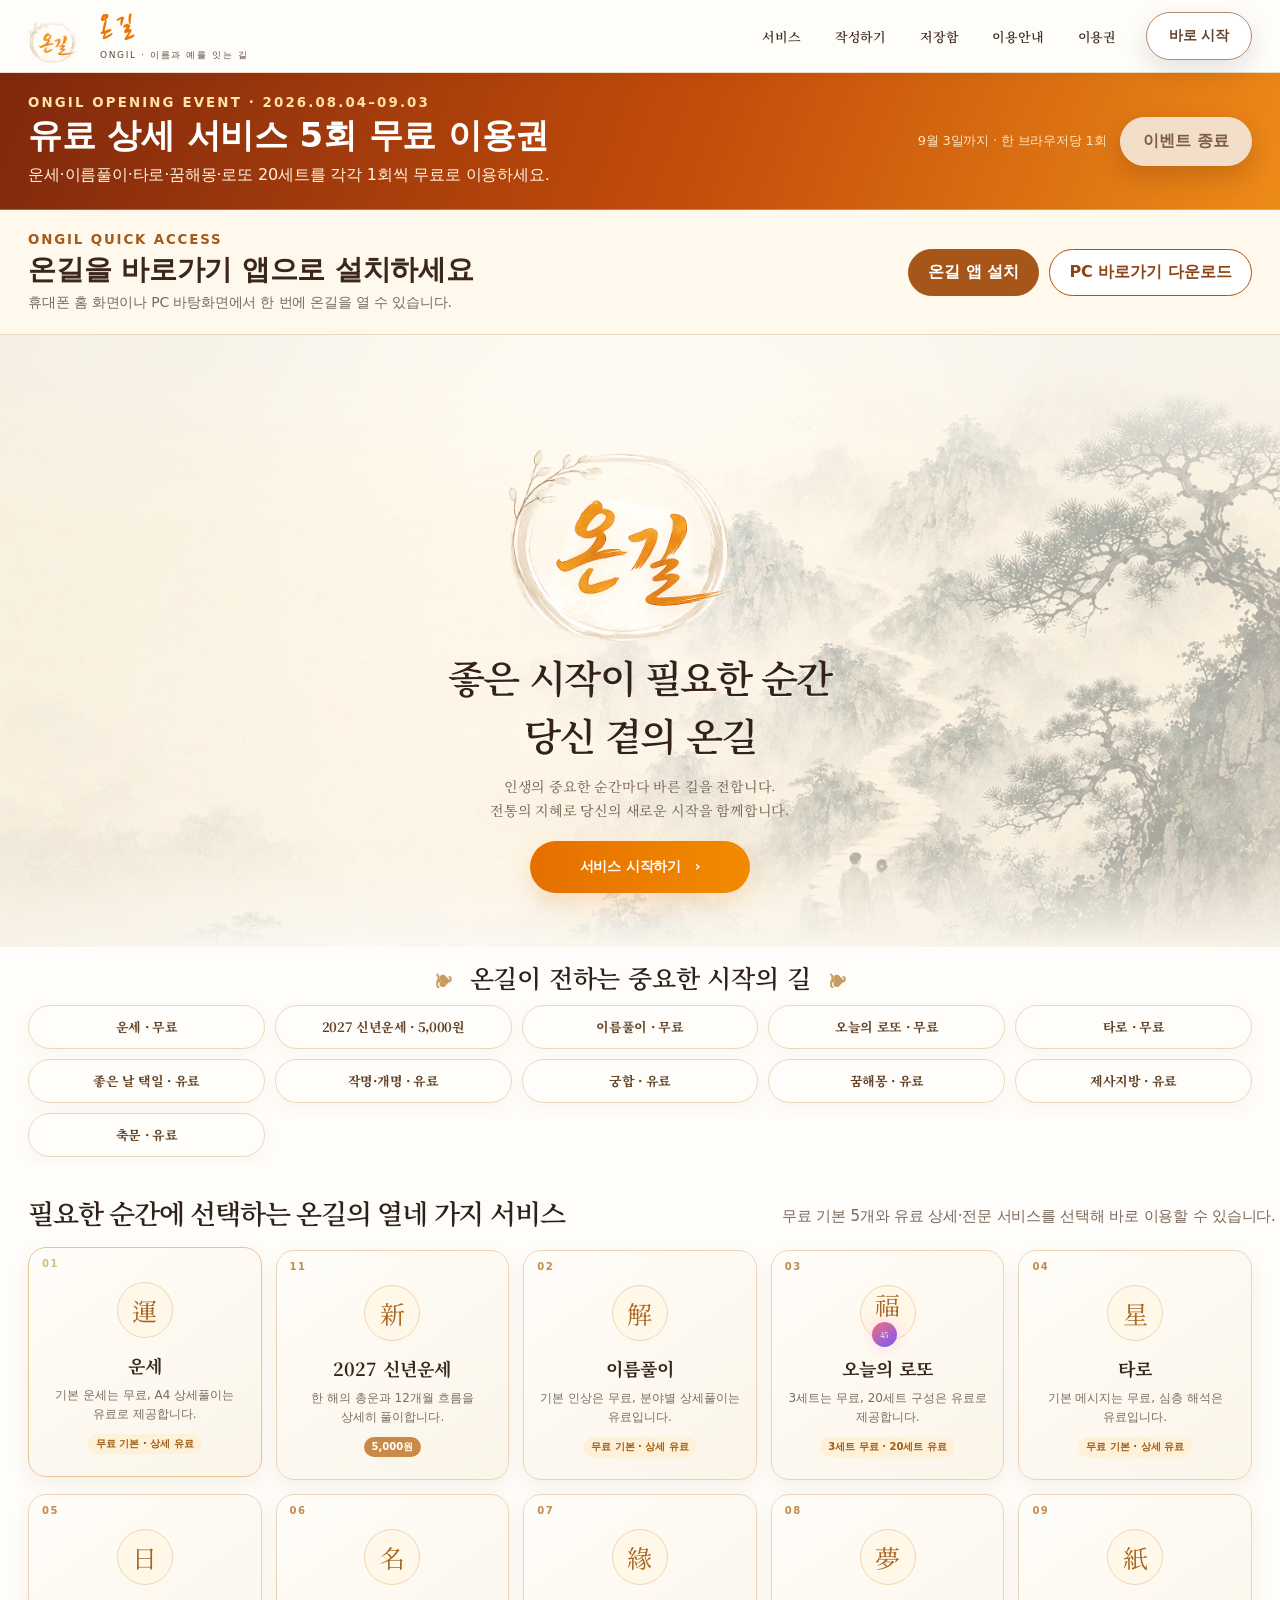
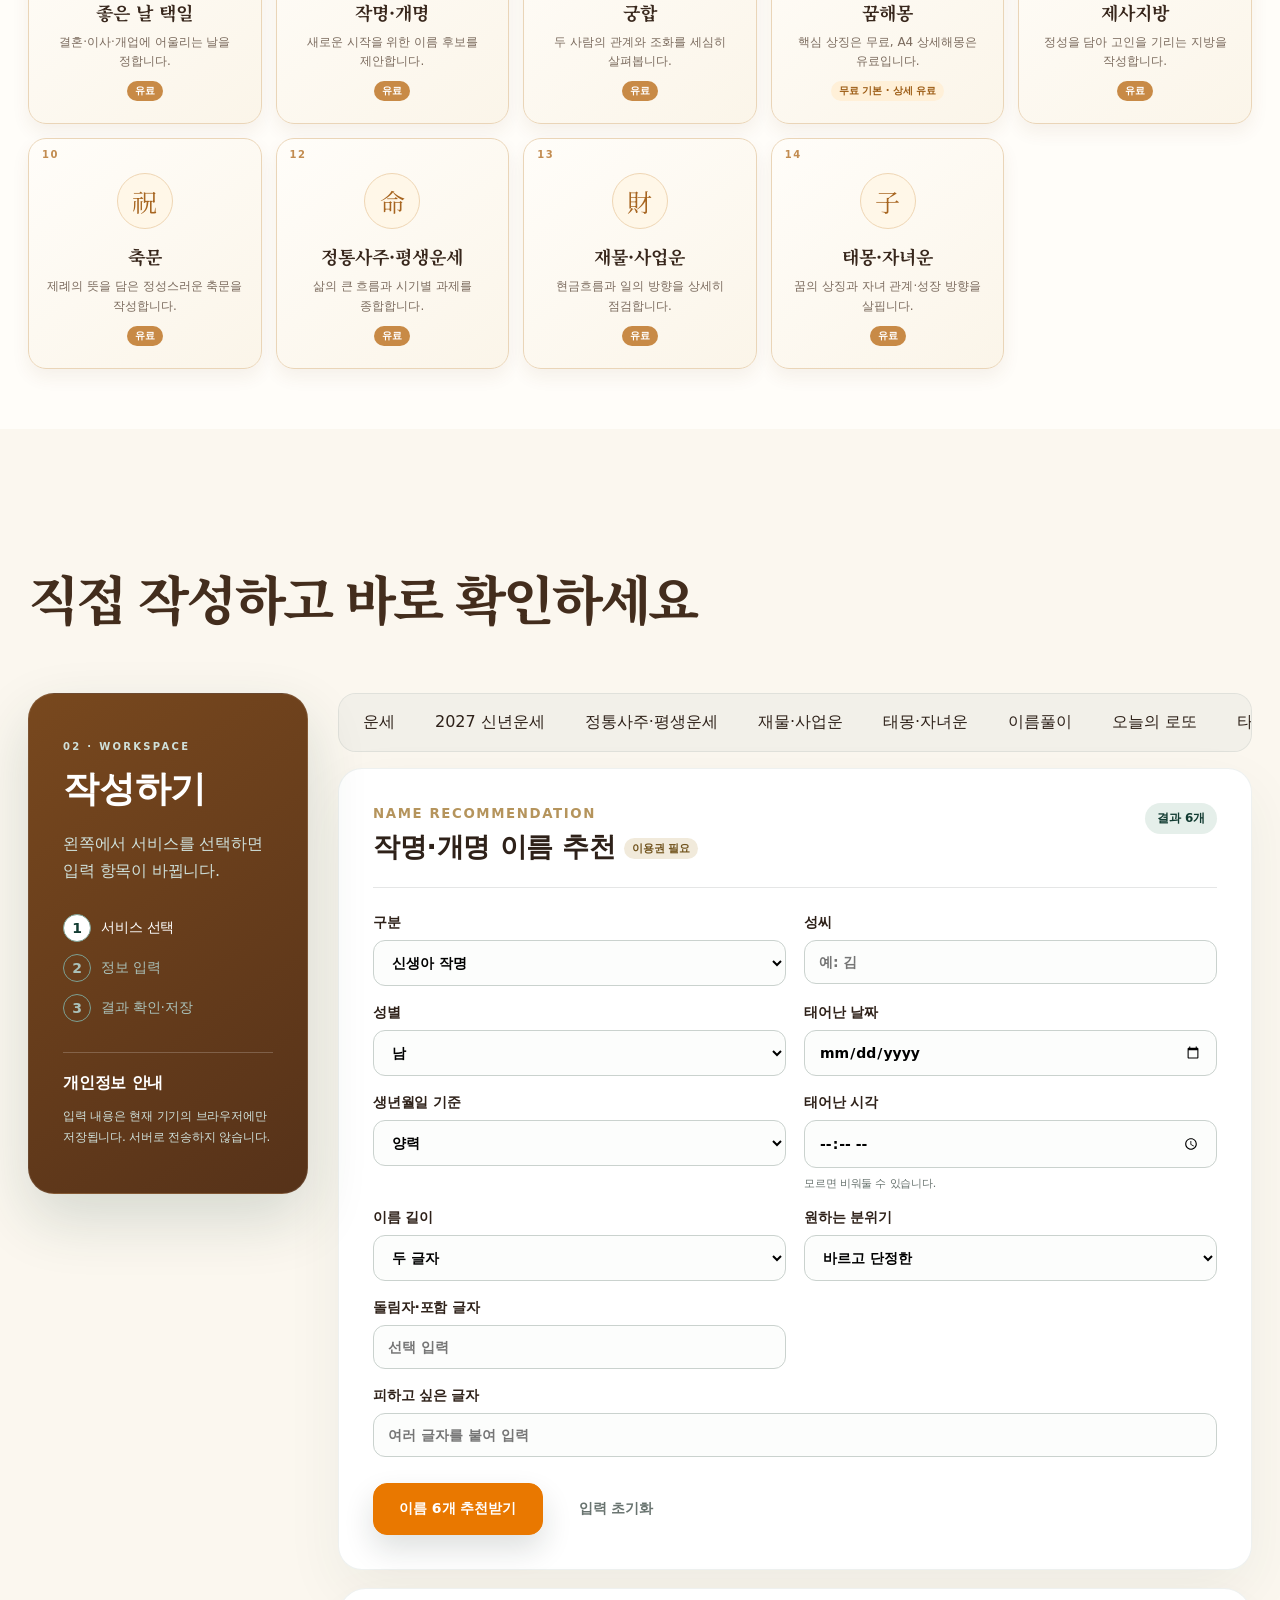
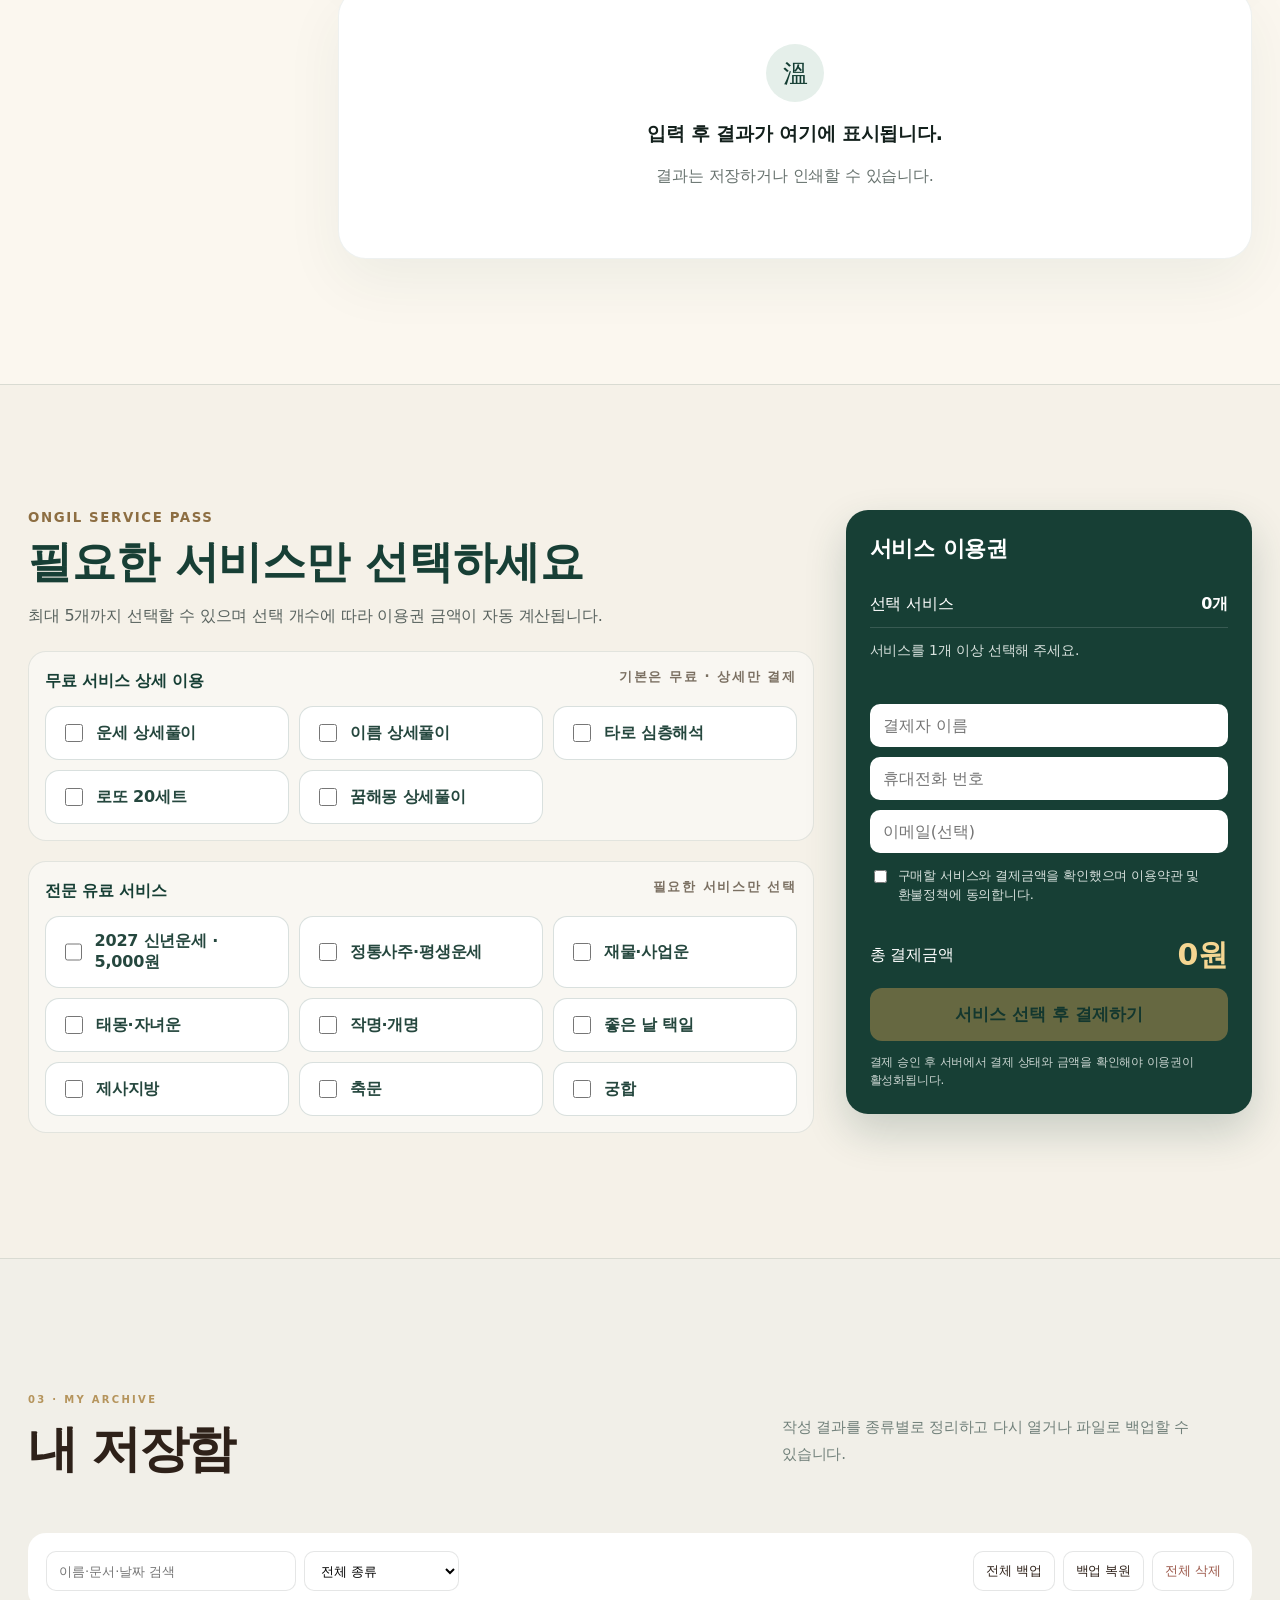
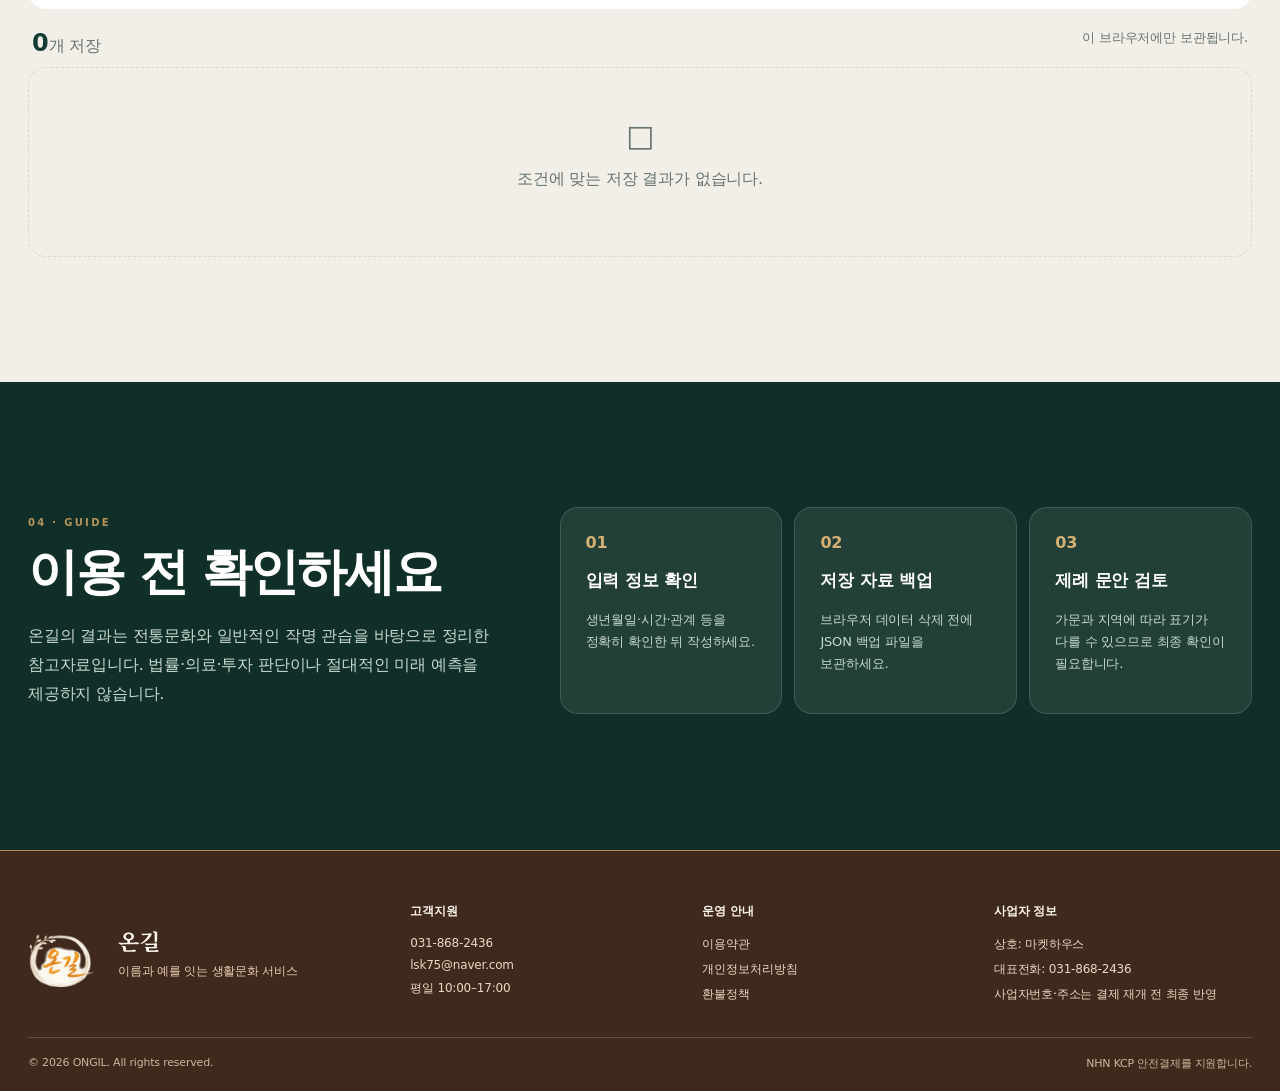
==== index.html @ 4540c9b8 "모바일 앱 설치 안내와 온길 앱 아이콘 적용" ====
<!doctype html>
<html lang="ko">
<head>
  <meta charset="utf-8">
  <meta name="viewport" content="width=device-width, initial-scale=1">
  <meta name="description" content="온길은 작명·개명·이름풀이·택일·제사지방·축문 작성을 한곳에서 돕는 생활문화 서비스입니다.">
  <meta name="theme-color" content="#173f35">
  <meta property="og:type" content="website">
  <meta property="og:title" content="온길 | 이름과 예를 잇는 생활문화 서비스">
  <meta property="og:description" content="작명·개명·이름풀이·택일·제사지방·축문 작성과 기록 보관">
  <meta property="og:url" content="https://ongil.io.kr/">
  <link rel="canonical" href="https://ongil.io.kr/">
  <link rel="icon" href="assets/img/favicon.svg" type="image/svg+xml">
  <link rel="apple-touch-icon" sizes="180x180" href="assets/img/ongil-apple-touch-icon.png">
  <meta name="apple-mobile-web-app-capable" content="yes">
  <meta name="apple-mobile-web-app-status-bar-style" content="default">
  <meta name="apple-mobile-web-app-title" content="온길">
  <link rel="manifest" href="site.webmanifest">
  <link rel="stylesheet" href="https://fonts.googleapis.com/css2?family=Nanum+Pen+Script&family=Nanum+Brush+Script&family=Noto+Serif+KR:wght@400;500;600;700&display=swap">
  <link rel="stylesheet" href="assets/css/styles.css?v=20260801-flowing-title-v13">
  <link rel="stylesheet" href="assets/css/extended-services.css">
  <link rel="stylesheet" href="assets/css/business-info.css">
  <link rel="stylesheet" href="assets/css/face-ai.css">
  <link rel="stylesheet" href="assets/css/tarot-cards.css?v=20260804-navy-back-v6">
  <link rel="stylesheet" href="assets/css/lotto.css">
  <link rel="stylesheet" href="assets/css/daily-fortune.css">
  <link rel="stylesheet" href="assets/css/annual-fortune.css?v=20260804-v1">
  <link rel="stylesheet" href="assets/css/reference-redesign.css?v=20260804-a4-report-v12">
  <title>온길 | 이름과 예를 잇는 생활문화 서비스</title>
</head>
<body>
  <a class="skip-link" href="#main">본문 바로가기</a>

  <div class="notice-bar">
    <span>결제 연동 준비 중</span>
    <p>현재 모든 작성 기능을 무료 체험으로 제공합니다. 결제정보는 수집하지 않습니다.</p>
  </div>

  <header class="site-header" id="top">
    <div class="shell header-inner">
      <a class="brand" href="#top" aria-label="온길 홈">
        <img class="brand-logo-image" src="assets/img/ongil-logo-reference.png" alt="">
        <span class="brand-copy"><strong>온길</strong><small>ONGIL · 이름과 예를 잇는 길</small></span>
      </a>
      <button class="menu-toggle" type="button" aria-expanded="false" aria-controls="main-nav"><span></span><span></span><span></span><b class="sr-only">메뉴 열기</b></button>
      <nav class="main-nav" id="main-nav" aria-label="주요 메뉴">
        <a href="#services">서비스</a>
        <a href="#workspace">작성하기</a>
        <a href="#archive">저장함</a>
        <a href="#guide">이용안내</a>
      </nav>
      <a class="header-cta" href="#workspace">바로 시작</a>
    </div>
  </header>

  <section class="opening-event" id="openingEvent" aria-labelledby="openingEventTitle">
    <div class="shell opening-event-inner">
      <div class="opening-event-copy"><small>ONGIL OPENING EVENT · 2026.08.04–09.03</small><h2 id="openingEventTitle">유료 상세 서비스 5회 무료 이용권</h2><p>운세·이름풀이·타로·꿈해몽·로또 20세트를 각각 1회씩 무료로 이용하세요.</p></div>
      <div class="opening-event-actions"><span>9월 3일까지 · 한 브라우저당 1회</span><button type="button" id="claimOpeningPass">5회 무료 이용권 받기</button></div>
    </div>
  </section>

  <section class="shortcut-install" aria-labelledby="shortcutInstallTitle">
    <div class="shell shortcut-install-inner">
      <div><small>ONGIL QUICK ACCESS</small><h2 id="shortcutInstallTitle">온길을 바로가기 앱으로 설치하세요</h2><p>휴대폰 홈 화면이나 PC 바탕화면에서 한 번에 온길을 열 수 있습니다.</p></div>
      <div class="shortcut-install-actions"><button type="button" id="installOngilApp">온길 앱 설치</button><button type="button" id="downloadOngilShortcut">PC 바로가기 다운로드</button></div>
    </div>
  </section>

  <main id="main">
        <section class="hero hero-v2">
      <div class="shell hero-v2-grid">
        <div class="hero-v2-copy">
          <img class="hero-v2-logo-image" src="assets/img/ongil-logo-reference.png" alt="온길">
          <h1>좋은 시작이 필요한 순간<br><span>당신 곁의 온길</span></h1>
          <p class="hero-v2-lead">인생의 중요한 순간마다 바른 길을 전합니다.<br>전통의 지혜로 당신의 새로운 시작을 함께합니다.</p>
          <div class="hero-actions">
            <a class="button primary" href="#services">서비스 시작하기　›</a>
          </div>
        </div>
      </div>
    </section>

    <nav class="hero-service-shortcuts" aria-label="서비스 바로가기">
      <div class="shell">
        <h2 class="hero-service-title">온길이 전하는 중요한 시작의 길</h2>
        <div class="hero-service-shortcuts-inner">
          <button type="button" data-service="fortune">운세 · 무료</button>
          <button type="button" data-service="annual">2027 신년운세 · 5,000원</button>
          <button type="button" data-service="analysis">이름풀이 · 무료</button>
          <button type="button" data-service="lotto">오늘의 로또 · 무료</button>
          <button type="button" data-service="tarot">타로 · 무료</button>
          <button type="button" data-service="date">좋은 날 택일 · 유료</button>
          <button type="button" data-service="naming">작명·개명 · 유료</button>
          <button type="button" data-service="compatibility">궁합 · 유료</button>
          <button type="button" data-service="dream">꿈해몽 · 유료</button>
          <button type="button" data-service="jibang">제사지방 · 유료</button>
          <button type="button" data-service="chukmun">축문 · 유료</button>
        </div>
      </div>
    </nav>

    <section class="section services" id="services">
      <div class="shell">
        <div class="section-head service-head-one-line">
          <div><p class="section-no">01 · SERVICES</p><h2>필요한 순간에 선택하는 온길의 열네 가지 서비스</h2></div>
          <p>무료 기본 5개와 유료 상세·전문 서비스를 선택해 바로 이용할 수 있습니다.</p>
        </div>
        <div class="service-grid">
          <button class="service-card" type="button" data-service="fortune" data-tier="free"><span>01</span><i>運</i><h3>운세</h3><p>기본 운세는 무료, A4 상세풀이는 유료로 제공합니다.</p><b class="service-price">무료 기본 · 상세 유료</b></button>
          <button class="service-card annual-service-card" type="button" data-service="annual"><span>11</span><i>新</i><h3>2027 신년운세</h3><p>한 해의 총운과 12개월 흐름을 상세히 풀이합니다.</p><b class="service-price">5,000원</b></button>
          <button class="service-card" type="button" data-service="analysis" data-tier="free"><span>02</span><i>解</i><h3>이름풀이</h3><p>기본 인상은 무료, 분야별 상세풀이는 유료입니다.</p><b class="service-price">무료 기본 · 상세 유료</b></button>
          <button class="service-card" type="button" data-service="lotto" data-tier="free"><span>03</span><i>福</i><h3>오늘의 로또</h3><p>3세트는 무료, 20세트 구성은 유료로 제공합니다.</p><b class="service-price">3세트 무료 · 20세트 유료</b></button>
          <button class="service-card" type="button" data-service="tarot" data-tier="free"><span>04</span><i>星</i><h3>타로</h3><p>기본 메시지는 무료, 심층 해석은 유료입니다.</p><b class="service-price">무료 기본 · 상세 유료</b></button>
          <button class="service-card" type="button" data-service="date"><span>05</span><i>日</i><h3>좋은 날 택일</h3><p>결혼·이사·개업에 어울리는 날을 정합니다.</p><b class="service-price">유료</b></button>
          <button class="service-card" type="button" data-service="naming"><span>06</span><i>名</i><h3>작명·개명</h3><p>새로운 시작을 위한 이름 후보를 제안합니다.</p><b class="service-price">유료</b></button>
          <button class="service-card" type="button" data-service="compatibility"><span>07</span><i>緣</i><h3>궁합</h3><p>두 사람의 관계와 조화를 세심히 살펴봅니다.</p><b class="service-price">유료</b></button>
          <button class="service-card" type="button" data-service="dream" data-tier="free"><span>08</span><i>夢</i><h3>꿈해몽</h3><p>핵심 상징은 무료, A4 상세해몽은 유료입니다.</p><b class="service-price">무료 기본 · 상세 유료</b></button>
          <button class="service-card" type="button" data-service="jibang"><span>09</span><i>紙</i><h3>제사지방</h3><p>정성을 담아 고인을 기리는 지방을 작성합니다.</p><b class="service-price">유료</b></button>
          <button class="service-card" type="button" data-service="chukmun"><span>10</span><i>祝</i><h3>축문</h3><p>제례의 뜻을 담은 정성스러운 축문을 작성합니다.</p><b class="service-price">유료</b></button>
          <button class="service-card" type="button" data-service="lifetime"><span>12</span><i>命</i><h3>정통사주·평생운세</h3><p>삶의 큰 흐름과 시기별 과제를 종합합니다.</p><b class="service-price">유료</b></button>
          <button class="service-card" type="button" data-service="wealth"><span>13</span><i>財</i><h3>재물·사업운</h3><p>현금흐름과 일의 방향을 상세히 점검합니다.</p><b class="service-price">유료</b></button>
          <button class="service-card" type="button" data-service="child"><span>14</span><i>子</i><h3>태몽·자녀운</h3><p>꿈의 상징과 자녀 관계·성장 방향을 살핍니다.</p><b class="service-price">유료</b></button>
        </div>
      </div>
    </section>

    <section class="section workspace" id="workspace">
      <div class="shell workspace-shell">
        <aside class="workspace-side">
          <p class="section-no">02 · WORKSPACE</p>
          <h2>작성하기</h2>
          <p>왼쪽에서 서비스를 선택하면 입력 항목이 바뀝니다.</p>
          <div class="step-list"><span class="on"><b>1</b>서비스 선택</span><span><b>2</b>정보 입력</span><span><b>3</b>결과 확인·저장</span></div>
          <div class="privacy-note"><b>개인정보 안내</b><p>입력 내용은 현재 기기의 브라우저에만 저장됩니다. 서버로 전송하지 않습니다.</p></div>
        </aside>

        <div class="workspace-main">
          <div class="workspace-tabs" role="tablist" aria-label="작성 서비스">
            <button type="button" data-service="fortune">운세</button><button type="button" data-service="annual">2027 신년운세</button><button type="button" data-service="lifetime">정통사주·평생운세</button><button type="button" data-service="wealth">재물·사업운</button><button type="button" data-service="child">태몽·자녀운</button><button type="button" data-service="analysis">이름풀이</button><button type="button" data-service="lotto">오늘의 로또</button><button type="button" data-service="tarot">타로</button><button type="button" data-service="date">좋은 날 택일</button><button class="active" type="button" data-service="naming">작명·개명</button><button type="button" data-service="compatibility">궁합</button><button type="button" data-service="dream">꿈해몽</button><button type="button" data-service="jibang">제사지방</button><button type="button" data-service="chukmun">축문</button>
          </div>

          <section class="service-panel" id="panel-fortune" data-panel="fortune">
            <div class="panel-head"><div><small>FREE DAILY FORTUNE</small><h3>오늘의 운세</h3></div><span class="panel-badge">무료</span></div>
            <div class="daily-intro"><div><strong>오늘 하루의 흐름을 간단히 살펴보세요.</strong><p>총운·재물운·사업·애정·건강과 행운 정보를 정리합니다.</p></div><span class="daily-date-chip" id="dailyDateChip">오늘 날짜</span></div>
            <form id="dailyFortuneForm" class="form-grid">
              <label><span>별칭</span><input name="nickname" maxlength="10" placeholder="예: 온길님"></label>
              <label><span>생년월일</span><input name="birthDate" type="date" required></label>
              <label><span>생년월일 기준</span><select name="calendarType"><option value="양력">양력</option><option value="음력">음력</option><option value="음력 윤달">음력 윤달</option></select></label>
              <label><span>성별</span><select name="gender"><option value="미입력">선택 안 함</option><option value="남">남</option><option value="여">여</option></select></label>
              <label><span>관심 분야</span><select name="focus"><option>전체 흐름</option><option>재물과 소비</option><option>사업과 직장</option><option>애정과 인연</option><option>건강과 생활</option></select></label>
              <label class="span-2"><span>풀이 종류</span><select name="resultTier"><option value="basic">무료 기본풀이</option><option value="detail">유료 상세풀이 · A4 2~6장</option></select></label>
              <div class="form-actions span-2"><button class="button primary" type="submit">오늘의 운세 무료 보기</button><button class="button text" type="reset">입력 초기화</button></div>
            </form>
          </section>

          <section class="service-panel" id="panel-annual" data-panel="annual">
            <div class="panel-head"><div><small>2027 YEARLY FORTUNE</small><h3>2027년 신년운세</h3></div><span class="panel-badge">유료 · 5,000원</span></div>
            <div class="annual-intro"><div><strong>다가오는 한 해를 월별로 준비하세요.</strong><p>연간 총운과 재물·사업·애정·건강운, 12개월 흐름을 A4 3~4장 수준으로 제공합니다.</p></div><span class="annual-price">5,000원</span></div>
            <form id="annualFortuneForm" class="form-grid">
              <label><span>성명</span><input name="fullName" maxlength="10" placeholder="예: 홍길동" required></label>
              <label><span>풀이 연도</span><select name="targetYear"><option value="2027">2027년</option><option value="2028">2028년</option></select></label>
              <label><span>생년월일</span><input name="birthDate" type="date" required></label>
              <label><span>생년월일 기준</span><select name="calendarType"><option value="양력">양력</option><option value="음력">음력</option><option value="음력 윤달">음력 윤달</option></select></label>
              <label><span>태어난 시각</span><input name="birthTime" type="time"><small>모르면 비워둘 수 있습니다.</small></label>
              <label><span>성별</span><select name="gender"><option value="미입력">선택 안 함</option><option value="남">남</option><option value="여">여</option></select></label>
              <label><span>중점 분야</span><select name="focus"><option>전체 흐름</option><option>재물과 사업</option><option>직장과 성취</option><option>애정과 가족</option><option>건강과 생활</option></select></label>
              <div class="form-actions span-2"><button class="button primary" type="submit">2027 신년운세 상세풀이</button><button class="button text" type="reset">입력 초기화</button></div>
            </form>
          </section>

          <section class="service-panel" id="panel-lifetime" data-panel="lifetime">
            <div class="panel-head"><div><small>LIFETIME SAJU REPORT</small><h3>정통사주·평생운세</h3></div><span class="panel-badge">유료 · 이용권</span></div>
            <form id="lifetimeForm" class="form-grid">
              <label><span>성명</span><input name="fullName" maxlength="10" required></label><label><span>생년월일</span><input name="birthDate" type="date" required></label>
              <label><span>생년월일 기준</span><select name="calendarType"><option value="양력">양력</option><option value="음력">음력</option><option value="음력 윤달">음력 윤달</option></select></label>
              <label><span>태어난 시각</span><input name="birthTime" type="time"><small>모르면 비워둘 수 있습니다.</small></label><label><span>출생 지역</span><input name="birthPlace" maxlength="20" placeholder="예: 서울"></label>
              <label><span>성별</span><select name="gender"><option>선택 안 함</option><option>남</option><option>여</option></select></label><label><span>중점 분야</span><select name="focus"><option>평생의 큰 흐름</option><option>직업과 성취</option><option>재물과 사업</option><option>관계와 가족</option><option>건강과 생활</option></select></label>
              <div class="form-actions span-2"><button class="button primary" type="submit">평생운세 상세풀이</button><button class="button text" type="reset">입력 초기화</button></div>
            </form>
          </section>

          <section class="service-panel" id="panel-wealth" data-panel="wealth">
            <div class="panel-head"><div><small>WEALTH & BUSINESS REPORT</small><h3>재물·사업운 상세풀이</h3></div><span class="panel-badge">유료 · 이용권</span></div>
            <form id="wealthForm" class="form-grid">
              <label><span>성명</span><input name="fullName" maxlength="10" required></label><label><span>생년월일</span><input name="birthDate" type="date" required></label>
              <label><span>생년월일 기준</span><select name="calendarType"><option value="양력">양력</option><option value="음력">음력</option><option value="음력 윤달">음력 윤달</option></select></label>
              <label><span>현재 상태</span><select name="status"><option>직장인</option><option>사업 운영 중</option><option>창업 준비 중</option><option>프리랜서</option><option>구직·전환 준비</option></select></label><label><span>관심 기간</span><select name="period"><option>앞으로 1년</option><option>앞으로 3년</option><option>장기 흐름</option></select></label>
              <label class="span-2"><span>현재 고민</span><textarea name="question" rows="4" maxlength="300" placeholder="수입, 지출, 이직, 창업, 동업 등 확인하고 싶은 내용을 적어주세요."></textarea></label>
              <div class="form-actions span-2"><button class="button primary" type="submit">재물·사업운 상세풀이</button><button class="button text" type="reset">입력 초기화</button></div>
            </form>
          </section>

          <section class="service-panel" id="panel-child" data-panel="child">
            <div class="panel-head"><div><small>TAEMONG & CHILD REPORT</small><h3>태몽·자녀운 상세풀이</h3></div><span class="panel-badge">유료 · 이용권</span></div>
            <form id="childForm" class="form-grid">
              <label><span>신청자 성명</span><input name="fullName" maxlength="10" required></label><label><span>신청자 생년월일</span><input name="birthDate" type="date" required></label>
              <label><span>생년월일 기준</span><select name="calendarType"><option value="양력">양력</option><option value="음력">음력</option><option value="음력 윤달">음력 윤달</option></select></label>
              <label><span>풀이 유형</span><select name="mode"><option>태몽 해석</option><option>자녀 관계와 성장</option><option>종합 풀이</option></select></label><label><span>관심 분야</span><select name="focus"><option>전체 흐름</option><option>관계와 소통</option><option>성장과 교육</option><option>재능과 진로</option></select></label>
              <label class="span-2"><span>태몽 또는 현재 상황</span><textarea name="story" rows="5" maxlength="500" placeholder="꿈의 인물·동물·색·장소와 느낌, 또는 자녀와의 현재 상황을 자세히 적어주세요." required></textarea></label>
              <div class="form-actions span-2"><button class="button primary" type="submit">태몽·자녀운 상세풀이</button><button class="button text" type="reset">입력 초기화</button></div>
            </form>
          </section>

          <section class="service-panel active" id="panel-naming" data-panel="naming">
            <div class="panel-head"><div><small>NAME RECOMMENDATION</small><h3>작명·개명 이름 추천</h3></div><span class="panel-badge">결과 6개</span></div>
            <form id="namingForm" class="form-grid">
              <label><span>구분</span><select name="mode"><option value="작명">신생아 작명</option><option value="개명">개명</option></select></label>
              <label><span>성씨</span><input name="surname" maxlength="2" placeholder="예: 김" required></label>
              <label><span>성별</span><select name="gender"><option value="남">남</option><option value="여">여</option><option value="중성">중성적 이름</option></select></label>
              <label><span>태어난 날짜</span><input name="birthDate" type="date" required></label>
              <label><span>생년월일 기준</span><select name="calendarType"><option value="양력">양력</option><option value="음력">음력</option><option value="음력 윤달">음력 윤달</option></select></label>
              <label><span>태어난 시각</span><input name="birthTime" type="time"><small>모르면 비워둘 수 있습니다.</small></label>
              <label><span>이름 길이</span><select name="length"><option value="2">두 글자</option><option value="1">한 글자</option></select></label>
              <label><span>원하는 분위기</span><select name="theme"><option value="바르고 단정한">바르고 단정한</option><option value="밝고 따뜻한">밝고 따뜻한</option><option value="지혜롭고 깊은">지혜롭고 깊은</option><option value="강인하고 큰">강인하고 큰</option><option value="맑고 세련된">맑고 세련된</option></select></label>
              <label><span>돌림자·포함 글자</span><input name="include" maxlength="1" placeholder="선택 입력"></label>
              <label class="span-2"><span>피하고 싶은 글자</span><input name="exclude" maxlength="10" placeholder="여러 글자를 붙여 입력"></label>
              <div class="form-actions span-2"><button class="button primary" type="submit">이름 6개 추천받기</button><button class="button text" type="reset">입력 초기화</button></div>
            </form>
          </section>

          <section class="service-panel" id="panel-analysis" data-panel="analysis">
            <div class="panel-head"><div><small>NAME INTERPRETATION</small><h3>이름 상세풀이</h3></div><span class="panel-badge">분야별 풀이</span></div>
            <form id="analysisForm" class="form-grid">
              <label><span>성명</span><input name="fullName" maxlength="6" placeholder="예: 김하늘" required></label>
              <label><span>성별</span><select name="gender"><option value="남">남</option><option value="여">여</option><option value="미입력">선택 안 함</option></select></label>
              <label><span>생년월일</span><input name="birthDate" type="date" required></label>
              <label><span>생년월일 기준</span><select name="calendarType"><option value="양력">양력</option><option value="음력">음력</option><option value="음력 윤달">음력 윤달</option></select></label>
              <label><span>태어난 시각</span><input name="birthTime" type="time"></label>
              <label class="span-2"><span>풀이 종류</span><select name="resultTier"><option value="basic">무료 기본풀이</option><option value="detail">유료 분야별 상세풀이 · A4 2~6장</option></select></label>
              <div class="form-actions span-2"><button class="button primary" type="submit">상세풀이 보기</button><button class="button text" type="reset">입력 초기화</button></div>
            </form>
          </section>

          <section class="service-panel" id="panel-date" data-panel="date">
            <div class="panel-head"><div><small>AUSPICIOUS DATE</small><h3>좋은 날 후보 찾기</h3></div><span class="panel-badge">후보 6일</span></div>
            <form id="dateForm" class="form-grid">
              <label><span>택일 목적</span><select name="purpose"><option>결혼</option><option>이사</option><option>개업</option><option>계약</option><option>행사</option><option>제사</option></select></label>
              <label><span>기준 지역</span><input name="region" placeholder="예: 서울" required></label>
              <label><span>시작일</span><input name="startDate" type="date" required></label>
              <label><span>종료일</span><input name="endDate" type="date" required></label>
              <label><span>선호 요일</span><select name="weekday"><option value="all">상관없음</option><option value="weekend">주말</option><option value="weekday">평일</option></select></label>
              <label><span>선호 시간대</span><select name="timeband"><option>오전</option><option>오후</option><option>저녁</option><option>상관없음</option></select></label>
              <div class="form-actions span-2"><button class="button primary" type="submit">후보 날짜 확인</button><button class="button text" type="reset">입력 초기화</button></div>
            </form>
          </section>

          <section class="service-panel" id="panel-jibang" data-panel="jibang">
            <div class="panel-head"><div><small>MEMORIAL TABLET</small><h3>제사지방 작성</h3></div><span class="panel-badge">인쇄 지원</span></div>
            <form id="jibangForm" class="form-grid">
              <label><span>고인과의 관계</span><select name="relation"><option value="부친">부친</option><option value="모친">모친</option><option value="조부">조부</option><option value="조모">조모</option><option value="증조부">증조부</option><option value="증조모">증조모</option><option value="배우자">배우자</option><option value="기타">기타</option></select></label>
              <label><span>고인 성별</span><select name="gender"><option value="남">남</option><option value="여">여</option></select></label>
              <label><span>고인 성명</span><input name="deceasedName" maxlength="6" placeholder="선택 입력"></label>
              <label><span>본관·성씨</span><input name="clan" maxlength="12" placeholder="예: 김해 김씨"></label>
              <label class="span-2"><span>추가 표기</span><input name="note" maxlength="30" placeholder="필요한 경우만 입력"></label>
              <div class="form-actions span-2"><button class="button primary" type="submit">지방 문안 만들기</button><button class="button text" type="reset">입력 초기화</button></div>
            </form>
          </section>

          <section class="service-panel" id="panel-chukmun" data-panel="chukmun">
            <div class="panel-head"><div><small>RITUAL PRAYER</small><h3>축문 작성</h3></div><span class="panel-badge">한글 문안</span></div>
            <form id="chukmunForm" class="form-grid">
              <label><span>제례 종류</span><select name="rite"><option>기제사</option><option>설 차례</option><option>추석 차례</option><option>묘제</option></select></label>
              <label><span>고인과의 관계</span><select name="relation"><option>부친</option><option>모친</option><option>조부</option><option>조모</option><option>증조부</option><option>증조모</option><option>배우자</option></select></label>
              <label><span>고인 성명</span><input name="deceasedName" maxlength="6" placeholder="예: 홍길동" required></label>
              <label><span>제주 성명</span><input name="hostName" maxlength="6" placeholder="예: 홍○○" required></label>
              <label><span>제례 날짜</span><input name="riteDate" type="date" required></label>
              <label><span>장소</span><input name="place" maxlength="30" placeholder="예: 자택" required></label>
              <label class="span-2"><span>전하고 싶은 말</span><textarea name="message" rows="3" maxlength="160" placeholder="가족의 평안과 감사 등 선택 입력"></textarea></label>
              <div class="form-actions span-2"><button class="button primary" type="submit">축문 만들기</button><button class="button text" type="reset">입력 초기화</button></div>
            </form>
          </section>

          <section class="service-panel" id="panel-compatibility" data-panel="compatibility">
            <div class="panel-head"><div><small>RELATIONSHIP COMPATIBILITY</small><h3>궁합 종합풀이</h3></div><span class="panel-badge">유료 · 1회</span></div>
            <form id="compatibilityForm" class="form-grid">
              <label><span>첫 번째 이름</span><input name="nameA" maxlength="8" required></label><label><span>첫 번째 생년월일</span><input name="birthA" type="date" required></label>
              <label><span>첫 번째 날짜 기준</span><select name="calendarA"><option value="양력">양력</option><option value="음력">음력</option><option value="음력 윤달">음력 윤달</option></select></label>
              <label><span>두 번째 이름</span><input name="nameB" maxlength="8" required></label><label><span>두 번째 생년월일</span><input name="birthB" type="date" required></label>
              <label><span>두 번째 날짜 기준</span><select name="calendarB"><option value="양력">양력</option><option value="음력">음력</option><option value="음력 윤달">음력 윤달</option></select></label>
              <label><span>관계 유형</span><select name="relationship"><option>연인</option><option>부부</option><option>사업 동반자</option><option>친구</option><option>가족</option></select></label>
              <label><span>애정 표현</span><select name="affection"><option>말과 대화</option><option>행동과 배려</option><option>함께 보내는 시간</option></select></label>
              <label><span>관계의 속도</span><select name="pace"><option>천천히 신뢰를 쌓는 편</option><option>자연스럽고 균형 있게</option><option>적극적으로 표현하는 편</option></select></label>
              <label class="checkbox-label"><input type="checkbox" name="adultConfirm" value="yes" required><span>두 사람 모두 성인임을 확인합니다.</span></label>
              <div class="form-actions span-2"><button class="button primary" type="submit">궁합 확인</button><button class="button text" type="reset">초기화</button></div>
            </form>
          </section>

          <section class="service-panel" id="panel-dream" data-panel="dream">
            <div class="panel-head"><div><small>DREAM INTERPRETATION</small><h3>꿈해몽</h3></div><span class="panel-badge">무료 기본 · 상세 유료</span></div>
            <form id="dreamForm" class="form-grid">
              <label><span>꿈을 꾼 날짜</span><input name="dreamDate" type="date" required></label>
              <label><span>꿈의 느낌</span><select name="mood"><option>기쁘고 편안함</option><option>불안하고 무서움</option><option>슬프고 답답함</option><option>신기하고 선명함</option></select></label>
              <label class="span-2"><span>기억나는 꿈 내용</span><textarea name="dreamText" rows="6" maxlength="600" placeholder="사람, 동물, 장소, 색상과 일어난 일을 자세히 적어주세요." required></textarea></label>
              <label class="span-2"><span>풀이 종류</span><select name="resultTier"><option value="basic">무료 핵심 상징풀이</option><option value="detail">유료 상세 꿈해몽 · A4 2~6장</option></select></label>
              <div class="form-actions span-2"><button class="button primary" type="submit">꿈 의미 풀이하기</button><button class="button text" type="reset">초기화</button></div>
            </form>
          </section>

          <section class="service-panel" id="panel-tarot" data-panel="tarot">
            <div class="panel-head"><div><small>MYSTIC TAROT</small><h3>오늘의 타로</h3></div><span class="panel-badge">무료</span></div>
            <form id="tarotForm" class="form-grid">
              <label><span>분야</span><select name="topic"><option>오늘의 흐름</option><option>연애운</option><option>재물운</option><option>사업·직장운</option><option>선택과 결정</option></select></label>
              <label><span>카드 배열</span><select name="spread"><option value="one">카드 1장</option><option value="three">카드 3장</option></select></label>
              <label class="span-2"><span>풀이 종류</span><select name="resultTier"><option value="basic">무료 기본 메시지</option><option value="detail">유료 심층 해석 · A4 2~6장</option></select></label>
              <label class="span-2"><span>궁금한 내용</span><textarea name="question" rows="3" maxlength="180"></textarea></label>
              <div class="form-actions span-2"><button class="button primary" type="submit">선택한 카드 보기</button><button class="button text" type="reset">다시 준비</button></div>
            </form>
          </section>

          <section class="service-panel" id="panel-lotto" data-panel="lotto">
            <div class="panel-head"><div><small>DAILY LOTTO 6/45</small><h3>오늘의 로또 추천번호</h3></div><span class="panel-badge">무료</span></div>
            <div class="lotto-panel-intro"><div><strong>날짜와 조건으로 번호를 구성합니다.</strong><p>모든 번호 조합의 실제 당첨 확률은 같습니다.</p></div><span class="lotto-date-chip" id="lottoDateChip">오늘 날짜</span></div>
            <form id="lottoForm" class="form-grid lotto-options">
              <label><span>추천 기준 날짜</span><input name="lottoDate" type="date" required></label><label><span>추천 세트 수</span><select name="setCount"><option value="3" selected>무료 3세트</option><option value="20">유료 20세트</option></select></label>
              <label><span>구성 방식</span><select name="style"><option value="mixed">균형형</option><option value="low">낮은 번호 중심</option><option value="high">높은 번호 중심</option><option value="free">완전 자동</option></select></label><label><span>포함 번호</span><input name="includeNumbers" inputmode="numeric" placeholder="예: 7, 21"></label>
              <label class="span-2"><span>제외 번호</span><input name="excludeNumbers" inputmode="numeric" placeholder="예: 4, 13, 28"></label>
              <div class="form-actions span-2"><button class="button primary" type="submit">오늘 번호 만들기</button><button class="button ghost" id="lottoRemixBtn" type="button">다른 조합</button><button class="button text" type="reset">초기화</button></div>
            </form>
          </section>

          <section class="result-zone" id="resultZone" aria-live="polite">
            <div class="empty-result"><span>溫</span><h3>입력 후 결과가 여기에 표시됩니다.</h3><p>결과는 저장하거나 인쇄할 수 있습니다.</p></div>
          </section>
        </div>
      </div>
    </section>

    <section class="section archive" id="archive">
      <div class="shell">
        <div class="section-head"><div><p class="section-no">03 · MY ARCHIVE</p><h2>내 저장함</h2></div><p>작성 결과를 종류별로 정리하고 다시 열거나 파일로 백업할 수 있습니다.</p></div>
        <div class="archive-toolbar">
          <div class="archive-search"><label class="sr-only" for="archiveSearch">저장함 검색</label><input id="archiveSearch" placeholder="이름·문서·날짜 검색"><select id="archiveFilter" aria-label="종류 필터"><option value="all">전체 종류</option><option value="fortune">운세</option><option value="annual">신년운세</option><option value="analysis">이름풀이</option><option value="lotto">오늘의 로또</option><option value="tarot">타로</option><option value="date">좋은 날 택일</option><option value="naming">작명·개명</option><option value="compatibility">궁합</option><option value="dream">꿈해몽</option><option value="jibang">제사지방</option><option value="chukmun">축문</option></select></div>
          <div class="archive-actions"><button type="button" id="exportBtn">전체 백업</button><label class="file-button">백업 복원<input type="file" id="importFile" accept="application/json"></label><button type="button" class="danger" id="clearArchiveBtn">전체 삭제</button></div>
        </div>
        <div class="archive-summary"><span><b id="archiveCount">0</b>개 저장</span><small>이 브라우저에만 보관됩니다.</small></div>
        <div class="archive-list" id="archiveList"><div class="archive-empty"><span>□</span><p>아직 저장된 결과가 없습니다.</p></div></div>
      </div>
    </section>

    <section class="section guide" id="guide">
      <div class="shell guide-grid">
        <div><p class="section-no">04 · GUIDE</p><h2>이용 전 확인하세요</h2><p>온길의 결과는 전통문화와 일반적인 작명 관습을 바탕으로 정리한 참고자료입니다. 법률·의료·투자 판단이나 절대적인 미래 예측을 제공하지 않습니다.</p></div>
        <div class="guide-cards"><article><b>01</b><h3>입력 정보 확인</h3><p>생년월일·시간·관계 등을 정확히 확인한 뒤 작성하세요.</p></article><article><b>02</b><h3>저장 자료 백업</h3><p>브라우저 데이터 삭제 전에 JSON 백업 파일을 보관하세요.</p></article><article><b>03</b><h3>제례 문안 검토</h3><p>가문과 지역에 따라 표기가 다를 수 있으므로 최종 확인이 필요합니다.</p></article></div>
      </div>
    </section>
  </main>

  <footer class="site-footer">
    <div class="shell footer-grid">
      <div class="footer-brand"><img class="footer-logo-image" src="assets/img/ongil-logo-reference.png" alt="온길"><div><strong>온길</strong><p>이름과 예를 잇는 생활문화 서비스</p></div></div>
      <div><b>고객지원</b><a href="tel:0318682436">031-868-2436</a><a href="mailto:lsk75@naver.com">lsk75@naver.com</a><span>평일 10:00–17:00</span></div>
      <div><b>운영 안내</b><button type="button" data-dialog="termsDialog">이용약관</button><button type="button" data-dialog="privacyDialog">개인정보처리방침</button><button type="button" data-dialog="refundDialog">환불정책</button></div>
      <div><b>사업자 정보</b><span>상호: 마켓하우스</span><span>대표전화: 031-868-2436</span><span>사업자번호·주소는 결제 재개 전 최종 반영</span></div>
    </div>
    <div class="shell footer-bottom"><span>© 2026 ONGIL. All rights reserved.</span><span>현재 결제 기능은 비활성화되어 있습니다.</span></div>
  </footer>

  <dialog id="termsDialog"><div class="dialog-head"><h2>이용약관</h2><button type="button" data-close>×</button></div><div class="dialog-body"><h3>제1조 목적</h3><p>본 약관은 온길이 제공하는 작명·이름풀이·택일·제례문서 작성 서비스의 이용조건을 정합니다.</p><h3>제2조 서비스 성격</h3><p>제공되는 결과는 생활문화 참고자료이며 특정 결과나 미래를 보장하지 않습니다.</p><h3>제3조 이용자의 책임</h3><p>이용자는 입력정보를 확인하고 실제 사용 전에 문안과 날짜를 최종 검토해야 합니다.</p><h3>제4조 결제</h3><p>현재 결제 기능은 비활성화되어 있으며 유료 전환 시 가격과 조건을 별도로 고지합니다.</p></div></dialog>
  <dialog id="privacyDialog"><div class="dialog-head"><h2>개인정보처리방침</h2><button type="button" data-close>×</button></div><div class="dialog-body"><p>현재 입력 내용과 저장 결과는 이용자의 브라우저 저장공간에만 보관되며 온길 서버로 전송하지 않습니다.</p><h3>저장되는 정보</h3><p>이용자가 직접 입력한 이름, 날짜, 관계, 작성 결과와 저장일시가 브라우저 localStorage에 저장될 수 있습니다.</p><h3>삭제 방법</h3><p>저장함의 개별 삭제 또는 전체 삭제 기능으로 즉시 삭제할 수 있습니다.</p><h3>문의</h3><p>031-868-2436 / lsk75@naver.com</p></div></dialog>
  <dialog id="refundDialog"><div class="dialog-head"><h2>환불정책</h2><button type="button" data-close>×</button></div><div class="dialog-body"><p>현재 온길은 결제를 받지 않으므로 환불 대상 거래가 발생하지 않습니다.</p><p>유료 서비스 재개 전 결제취소·환불 가능 기간과 디지털 콘텐츠 제공 이후의 제한사항을 관련 법령에 맞춰 별도 고지합니다.</p></div></dialog>

  <div class="toast" id="toast" role="status" aria-live="polite"></div>
  <script src="assets/js/app.js?v=20260804-free5-v1"></script>
  <script src="assets/js/opening-event.js?v=20260804-v3"></script>
  <script src="assets/js/install-shortcut.js?v=20260804-v2"></script>
  <script src="assets/js/extended-services.js"></script>
  <script src="assets/js/tarot-cards.js?v=20260804-photoreal-78-v4"></script>
  <script src="assets/js/lotto.js?v=20260804-free3-paid20-v1"></script>
  <script src="assets/js/daily-fortune.js"></script>
  <script src="assets/js/annual-fortune.js?v=20260804-v1"></script>
  <script src="assets/js/premium-fortunes.js?v=20260804-v1"></script>
  <script src="assets/js/dream.js"></script>
  <script src="assets/js/payment-ui.js?v=20260804-free5-v2"></script>
  <script src="assets/js/access-control.js?v=20260804-free5-v1"></script>
</body>
</html>
---- assets/css/styles.css ----
:root{--ink:#17221f;--muted:#64716d;--green:#173f35;--green2:#275e4f;--jade:#dceae4;--paper:#f8f5ed;--cream:#eee8da;--gold:#a77b3d;--red:#9e3f35;--white:#fff;--line:#d9dedb;--shadow:0 24px 70px rgba(20,51,43,.12);--radius:24px}*{box-sizing:border-box}html{scroll-behavior:smooth}body{margin:0;font-family:Pretendard,"Noto Sans KR","Malgun Gothic",system-ui,sans-serif;background:#fcfbf7;color:var(--ink);word-break:keep-all}button,input,select,textarea{font:inherit}button,a{color:inherit}.shell{width:min(1180px,calc(100% - 40px));margin:auto}.sr-only{position:absolute!important;width:1px;height:1px;padding:0;margin:-1px;overflow:hidden;clip:rect(0,0,0,0);white-space:nowrap;border:0}.skip-link{position:fixed;left:12px;top:-60px;z-index:1000;background:#fff;padding:12px 18px;border-radius:8px}.skip-link:focus{top:12px}.notice-bar{display:flex;align-items:center;justify-content:center;gap:12px;padding:9px 20px;background:var(--green);color:#fff;font-size:13px}.notice-bar span{background:#fff;color:var(--green);font-weight:800;border-radius:999px;padding:3px 9px}.notice-bar p{margin:0}.site-header{position:sticky;top:0;z-index:50;background:rgba(252,251,247,.94);backdrop-filter:blur(14px);border-bottom:1px solid rgba(23,63,53,.1)}.header-inner{height:84px;display:flex;align-items:center;gap:30px}.brand{display:flex;align-items:center;gap:12px;text-decoration:none;margin-right:auto}.brand-seal{display:grid;place-items:center;width:52px;height:58px;background:var(--red);color:#fff;border-radius:8px 8px 16px 8px;font-family:serif;font-size:20px;line-height:1.05;box-shadow:inset 0 0 0 2px rgba(255,255,255,.35)}.brand-seal.small{width:44px;height:48px;font-size:17px}.brand-copy{display:flex;flex-direction:column}.brand-copy strong{font-family:serif;font-size:25px;letter-spacing:.1em}.brand-copy small{font-size:10px;color:var(--muted);letter-spacing:.08em}.main-nav{display:flex;gap:30px}.main-nav a,.header-cta{text-decoration:none;font-weight:700;font-size:14px}.main-nav a{padding:12px 0}.main-nav a:hover{color:var(--green2)}.header-cta{background:var(--green);color:#fff;padding:13px 20px;border-radius:999px}.menu-toggle{display:none;background:none;border:0;padding:8px}.menu-toggle span{display:block;width:23px;height:2px;background:var(--ink);margin:5px}.hero{min-height:670px;display:flex;align-items:center;background:radial-gradient(circle at 85% 15%,#e8efe9 0,transparent 32%),linear-gradient(135deg,#fbfaf5,#f2ede1);overflow:hidden}.hero-grid{display:grid;grid-template-columns:1.05fr .95fr;align-items:center;gap:70px;padding:75px 0}.eyebrow,.section-no{color:var(--gold);font-size:12px;font-weight:900;letter-spacing:.16em}.eyebrow{display:flex;align-items:center;gap:10px}.eyebrow span{width:32px;height:1px;background:var(--gold)}.hero h1{font-family:"Noto Serif KR",serif;font-size:clamp(45px,5vw,72px);line-height:1.16;margin:22px 0}.hero h1 em{color:var(--green);font-style:normal}.hero-lead{font-size:18px;line-height:1.85;color:var(--muted);max-width:620px}.hero-actions{display:flex;gap:12px;margin:32px 0 24px}.button{display:inline-flex;align-items:center;justify-content:center;min-height:48px;border:1px solid var(--green);border-radius:999px;padding:0 22px;text-decoration:none;font-weight:800;cursor:pointer}.button.primary{background:var(--green);color:#fff}.button.ghost{background:transparent;color:var(--green)}.button.text{border-color:transparent;background:transparent;color:var(--muted)}.hero-points{display:flex;flex-wrap:wrap;gap:18px;padding:0;margin:0;list-style:none;font-size:13px;color:var(--muted)}.hero-points li:before{content:"✓";color:var(--green);font-weight:900;margin-right:6px}.hero-art{height:500px;position:relative;border-radius:250px 250px 30px 30px;background:linear-gradient(#d8e3dd,#f7f2e8);overflow:hidden;box-shadow:var(--shadow)}.moon{position:absolute;width:110px;height:110px;border-radius:50%;background:#fff9df;right:90px;top:70px;box-shadow:0 0 50px rgba(255,249,223,.8)}.mountain{position:absolute;bottom:0;width:0;height:0;border-style:solid}.m1{left:-40px;border-width:0 230px 330px 230px;border-color:transparent transparent #325d50 transparent}.m2{right:-100px;border-width:0 270px 250px 270px;border-color:transparent transparent #6b897e transparent}.path-line{position:absolute;left:44%;bottom:-40px;width:130px;height:380px;border-radius:50%;border-left:5px solid rgba(255,255,255,.8);transform:rotate(20deg)}.hero-card{position:absolute;left:45px;top:60px;width:210px;padding:26px;background:rgba(255,255,255,.88);backdrop-filter:blur(10px);border-radius:20px;box-shadow:0 18px 45px rgba(23,63,53,.15)}.hero-card small{color:var(--gold);font-weight:800}.hero-card strong{display:block;font-family:serif;font-size:26px;line-height:1.35;margin:16px 0}.hero-card span{color:var(--red);font-family:serif}.section{padding:110px 0}.section-head{display:flex;justify-content:space-between;align-items:end;gap:40px;margin-bottom:42px}.section-head h2,.guide h2{font-family:serif;font-size:42px;margin:8px 0 0}.section-head>p{max-width:470px;color:var(--muted);line-height:1.8}.services{background:#fff}.service-grid{display:grid;grid-template-columns:repeat(5,1fr);gap:14px}.service-card{position:relative;text-align:left;border:1px solid var(--line);background:#fff;border-radius:20px;padding:25px 20px;min-height:230px;cursor:pointer;transition:.2s}.service-card:hover,.service-card.active{background:var(--green);color:#fff;transform:translateY(-4px);box-shadow:0 20px 45px rgba(23,63,53,.16)}.service-card>span{font-size:11px;color:var(--gold);font-weight:900}.service-card i{display:block;font-family:serif;font-size:38px;font-style:normal;margin:25px 0}.service-card h3{font-size:19px;margin:0 0 9px}.service-card p{font-size:13px;line-height:1.65;color:var(--muted);margin:0}.service-card.active p,.service-card:hover p{color:#dce8e4}.workspace{background:var(--paper)}.workspace-shell{display:grid;grid-template-columns:280px 1fr;gap:36px}.workspace-side{position:sticky;top:120px;align-self:start;padding:30px;border-radius:var(--radius);background:var(--green);color:#fff}.workspace-side h2{font-family:serif;font-size:36px;margin:10px 0}.workspace-side>p{color:#cfe0da;line-height:1.7}.step-list{display:grid;gap:12px;margin:30px 0}.step-list span{display:flex;align-items:center;gap:10px;color:#aac1b9;font-size:14px}.step-list b{display:grid;place-items:center;width:28px;height:28px;border-radius:50%;border:1px solid #7ca093}.step-list .on{color:#fff}.step-list .on b{background:#fff;color:var(--green)}.privacy-note{border-top:1px solid rgba(255,255,255,.2);padding-top:20px}.privacy-note p{font-size:12px;color:#cfe0da;line-height:1.7}.workspace-main{min-width:0}.workspace-tabs{display:flex;gap:8px;overflow:auto;margin-bottom:16px;padding-bottom:4px}.workspace-tabs button{white-space:nowrap;border:1px solid var(--line);background:#fff;border-radius:999px;padding:10px 16px;cursor:pointer}.workspace-tabs button.active{background:var(--green);color:#fff;border-color:var(--green)}.service-panel{display:none;background:#fff;border-radius:var(--radius);padding:34px;box-shadow:0 15px 50px rgba(23,63,53,.07)}.service-panel.active{display:block}.panel-head{display:flex;justify-content:space-between;align-items:start;border-bottom:1px solid var(--line);padding-bottom:22px;margin-bottom:26px}.panel-head small{color:var(--gold);font-weight:900;letter-spacing:.12em}.panel-head h3{font-size:27px;margin:7px 0 0}.panel-badge{background:var(--jade);color:var(--green);border-radius:999px;padding:7px 12px;font-size:12px;font-weight:800}.form-grid{display:grid;grid-template-columns:1fr 1fr;gap:18px}.form-grid label{display:flex;flex-direction:column;gap:8px;font-size:14px;font-weight:750}.form-grid label>small{font-size:11px;color:var(--muted);font-weight:500}.form-grid input,.form-grid select,.form-grid textarea{width:100%;border:1px solid #cad2ce;background:#fcfdfc;border-radius:12px;padding:13px 14px;outline:none}.form-grid input:focus,.form-grid select:focus,.form-grid textarea:focus{border-color:var(--green);box-shadow:0 0 0 3px rgba(23,63,53,.08)}.span-2{grid-column:1/-1}.form-actions{display:flex;gap:10px;padding-top:8px}.result-zone{margin-top:18px;min-height:180px;background:#fff;border:1px solid var(--line);border-radius:var(--radius);padding:30px}.empty-result{text-align:center;color:var(--muted);padding:25px}.empty-result span{display:grid;place-items:center;margin:auto;width:58px;height:58px;border-radius:50%;background:var(--jade);color:var(--green);font-family:serif;font-size:25px}.empty-result h3{color:var(--ink)}.result-head{display:flex;justify-content:space-between;align-items:center;gap:20px;border-bottom:1px solid var(--line);padding-bottom:18px;margin-bottom:20px}.result-head h3{margin:4px 0}.result-head small{color:var(--gold);font-weight:900}.result-actions{display:flex;gap:8px}.result-actions button{border:1px solid var(--line);background:#fff;border-radius:10px;padding:9px 12px;cursor:pointer}.result-actions .save{background:var(--green);color:#fff}.name-results{display:grid;grid-template-columns:repeat(3,1fr);gap:12px}.name-card{border:1px solid var(--line);border-radius:16px;padding:20px;background:#fcfdfc}.name-card strong{display:block;font-family:serif;font-size:25px;color:var(--green);margin:8px 0}.name-card span{font-size:11px;color:var(--gold);font-weight:900}.name-card p{font-size:13px;color:var(--muted);line-height:1.7}.detail-grid{display:grid;grid-template-columns:repeat(2,1fr);gap:12px}.detail-card{border:1px solid var(--line);border-radius:15px;padding:20px}.detail-card h4{margin:0 0 8px;color:var(--green)}.detail-card p{margin:0;color:var(--muted);line-height:1.8;font-size:14px}.date-list{display:grid;gap:10px}.date-item{display:grid;grid-template-columns:90px 1fr auto;align-items:center;gap:18px;border:1px solid var(--line);border-radius:14px;padding:15px}.date-item strong{font-family:serif;color:var(--green)}.date-item p{margin:0;color:var(--muted);font-size:13px}.date-item span{background:var(--jade);color:var(--green);border-radius:999px;padding:6px 10px;font-size:11px;font-weight:800}.document-preview{display:grid;place-items:center;min-height:390px;background:var(--paper);border-radius:16px;padding:30px}.jibang-paper{background:#fff;width:190px;min-height:330px;border:1px solid #ddd3c0;box-shadow:0 16px 35px rgba(60,46,25,.1);display:flex;align-items:center;justify-content:center;padding:22px}.vertical-text{writing-mode:vertical-rl;text-orientation:upright;font-family:"Noto Serif KR",serif;font-size:25px;letter-spacing:.22em;line-height:1.7}.chukmun-paper{background:#fff;max-width:680px;border:1px solid #ddd3c0;padding:35px;line-height:2.1;font-family:"Noto Serif KR",serif}.archive{background:#fff}.archive-toolbar{display:flex;justify-content:space-between;gap:20px;padding:18px;background:var(--paper);border-radius:18px}.archive-search,.archive-actions{display:flex;gap:8px}.archive-search input{width:250px}.archive-toolbar input,.archive-toolbar select,.archive-toolbar button,.file-button{border:1px solid var(--line);background:#fff;border-radius:10px;padding:10px 12px;font-size:13px}.archive-toolbar button,.file-button{cursor:pointer}.file-button input{display:none}.archive-toolbar .danger{color:var(--red)}.archive-summary{display:flex;justify-content:space-between;padding:20px 4px 10px;color:var(--muted)}.archive-summary b{font-size:24px;color:var(--green)}.archive-list{display:grid;gap:10px}.archive-empty{text-align:center;color:var(--muted);padding:50px;border:1px dashed var(--line);border-radius:18px}.archive-empty span{font-size:30px}.archive-item{display:grid;grid-template-columns:100px 1fr auto;align-items:center;gap:20px;border:1px solid var(--line);border-radius:16px;padding:18px}.archive-type{display:inline-flex;justify-content:center;background:var(--jade);color:var(--green);border-radius:999px;padding:7px 10px;font-size:11px;font-weight:800}.archive-item h3{margin:0 0 5px;font-size:16px}.archive-item p{margin:0;color:var(--muted);font-size:12px}.archive-item-actions{display:flex;gap:7px}.archive-item-actions button{border:1px solid var(--line);background:#fff;border-radius:8px;padding:8px 10px;cursor:pointer}.archive-item-actions .delete{color:var(--red)}.guide{background:var(--green);color:#fff}.guide-grid{display:grid;grid-template-columns:.8fr 1.2fr;gap:70px;align-items:start}.guide-grid>div>p:last-child{color:#c8d8d2;line-height:1.8}.guide-cards{display:grid;grid-template-columns:repeat(3,1fr);gap:12px}.guide-cards article{background:rgba(255,255,255,.08);border:1px solid rgba(255,255,255,.14);border-radius:18px;padding:25px}.guide-cards b{color:#d5b174}.guide-cards h3{font-size:17px}.guide-cards p{font-size:13px;line-height:1.7;color:#c8d8d2}.site-footer{background:#111b18;color:#d8e1dd;padding:55px 0 20px}.footer-grid{display:grid;grid-template-columns:1.4fr repeat(3,1fr);gap:40px}.footer-brand{display:flex;gap:14px}.footer-brand strong{font-family:serif;font-size:23px}.footer-brand p{font-size:12px;color:#899b95}.footer-grid>div:not(.footer-brand){display:flex;flex-direction:column;gap:8px;font-size:12px}.footer-grid b{color:#fff;margin-bottom:8px}.footer-grid a,.footer-grid button{text-decoration:none;color:#c6d2ce;background:none;border:0;padding:0;text-align:left;cursor:pointer}.footer-bottom{display:flex;justify-content:space-between;border-top:1px solid #2d3b37;margin-top:35px;padding-top:18px;color:#7f918b;font-size:11px}dialog{width:min(650px,calc(100% - 30px));border:0;border-radius:20px;padding:0;box-shadow:0 30px 90px rgba(0,0,0,.35)}dialog::backdrop{background:rgba(8,18,15,.68);backdrop-filter:blur(4px)}.dialog-head{display:flex;justify-content:space-between;align-items:center;background:var(--green);color:#fff;padding:20px 25px}.dialog-head h2{margin:0;font-size:20px}.dialog-head button{border:0;background:none;color:#fff;font-size:28px;cursor:pointer}.dialog-body{padding:28px;line-height:1.8;color:var(--muted)}.dialog-body h3{color:var(--ink);margin-top:25px}.toast{position:fixed;right:22px;bottom:22px;z-index:100;background:#182a25;color:#fff;padding:13px 18px;border-radius:12px;opacity:0;transform:translateY(15px);pointer-events:none;transition:.2s}.toast.show{opacity:1;transform:none}@media(max-width:1000px){.main-nav,.header-cta{display:none}.menu-toggle{display:block}.main-nav.open{display:flex;position:absolute;left:20px;right:20px;top:76px;flex-direction:column;gap:0;background:#fff;padding:15px;border-radius:15px;box-shadow:var(--shadow)}.hero-grid{grid-template-columns:1fr}.hero-art{height:400px}.service-grid{grid-template-columns:repeat(3,1fr)}.workspace-shell{grid-template-columns:1fr}.workspace-side{position:static}.guide-grid{grid-template-columns:1fr}.footer-grid{grid-template-columns:repeat(2,1fr)}}@media(max-width:700px){.shell{width:min(100% - 24px,1180px)}.notice-bar{align-items:flex-start;gap:7px;font-size:11px}.header-inner{height:72px}.brand-seal{width:43px;height:47px;font-size:17px}.brand-copy strong{font-size:21px}.brand-copy small{display:none}.hero{min-height:auto}.hero-grid{padding:55px 0;gap:35px}.hero h1{font-size:42px}.hero-lead{font-size:16px}.hero-actions{flex-direction:column}.hero-art{height:330px}.hero-card{left:22px;top:35px;width:180px;padding:20px}.section{padding:75px 0}.section-head{display:block}.section-head h2,.guide h2{font-size:34px}.service-grid{grid-template-columns:1fr 1fr}.service-card{min-height:190px}.service-card:last-child{grid-column:1/-1}.workspace-side{padding:24px}.service-panel{padding:22px 17px}.form-grid{grid-template-columns:1fr}.span-2{grid-column:auto}.panel-head{gap:12px}.panel-badge{display:none}.form-actions{flex-direction:column}.form-actions .button{width:100%}.result-zone{padding:16px}.result-head{align-items:flex-start;flex-direction:column}.name-results,.detail-grid{grid-template-columns:1fr}.date-item{grid-template-columns:1fr}.archive-toolbar{flex-direction:column}.archive-search,.archive-actions{flex-wrap:wrap}.archive-search input{width:100%}.archive-item{grid-template-columns:1fr}.guide-cards{grid-template-columns:1fr}.footer-grid{grid-template-columns:1fr}.footer-bottom{display:block}.footer-bottom span{display:block;margin-top:7px}}@media print{.notice-bar,.site-header,.hero,.services,.workspace-side,.workspace-tabs,.archive,.guide,.site-footer,.toast,.result-actions,.service-panel{display:none!important}.workspace{padding:0;background:#fff}.workspace-shell{display:block}.workspace-main{width:100%}.result-zone{border:0;padding:0}.document-preview{background:#fff;min-height:auto}.jibang-paper{box-shadow:none;border:1px solid #bbb}.chukmun-paper{border:0}.result-head{display:none}}


/* =========================================================
   ONGIL Modern Premium — 2026-08
   Main-screen visual renewal. Existing service behavior remains.
   ========================================================= */
:root{
  --ink:#13201c;
  --muted:#68736f;
  --green:#123c32;
  --green2:#1f5b4b;
  --jade:#e5efea;
  --paper:#f5f3ed;
  --cream:#ede8dc;
  --gold:#b5945c;
  --red:#9c594b;
  --white:#fff;
  --line:rgba(19,32,28,.11);
  --shadow:0 30px 80px rgba(18,60,50,.11);
  --radius:28px
}
body{
  background:#faf9f6;
  color:var(--ink);
  letter-spacing:-.012em
}
.shell{width:min(1240px,calc(100% - 56px))}
.notice-bar{
  min-height:38px;
  padding:8px 24px;
  background:#0d2e27;
  border-bottom:1px solid rgba(255,255,255,.08);
  letter-spacing:.01em
}
.notice-bar span{
  padding:2px 9px;
  background:rgba(255,255,255,.12);
  color:#fff;
  border:1px solid rgba(255,255,255,.16);
  font-size:10px;
  letter-spacing:.08em
}
.notice-bar p{color:rgba(255,255,255,.78)}
.site-header{
  background:rgba(250,249,246,.88);
  border-bottom:1px solid rgba(18,60,50,.08);
  box-shadow:none
}
.header-inner{height:92px}
.brand{gap:14px}
.brand-seal{
  width:45px;
  height:49px;
  border-radius:14px;
  background:linear-gradient(145deg,#173f35,#286353);
  box-shadow:0 10px 25px rgba(18,60,50,.18),inset 0 0 0 1px rgba(255,255,255,.22);
  font-family:inherit;
  font-size:15px;
  font-weight:800;
  letter-spacing:.08em
}
.brand-copy strong{
  font-family:inherit;
  font-size:22px;
  font-weight:850;
  letter-spacing:.18em
}
.brand-copy small{
  margin-top:4px;
  font-size:9px;
  letter-spacing:.18em;
  color:#82908b
}
.main-nav{gap:34px}
.main-nav a{
  position:relative;
  font-size:13px;
  font-weight:700;
  color:#34443f
}
.main-nav a:after{
  content:"";
  position:absolute;
  left:0;
  right:100%;
  bottom:5px;
  height:1px;
  background:var(--green);
  transition:.25s
}
.main-nav a:hover:after{right:0}
.header-cta{
  padding:14px 22px;
  background:var(--ink);
  border:1px solid var(--ink);
  box-shadow:0 10px 25px rgba(19,32,28,.12);
  transition:.2s
}
.header-cta:hover{transform:translateY(-2px);background:var(--green)}
.hero{
  position:relative;
  min-height:720px;
  background:
    radial-gradient(circle at 77% 24%,rgba(181,148,92,.12),transparent 27%),
    radial-gradient(circle at 8% 88%,rgba(31,91,75,.09),transparent 28%),
    #f7f5ef
}
.hero:before{
  content:"";
  position:absolute;
  inset:0;
  pointer-events:none;
  opacity:.36;
  background-image:linear-gradient(rgba(18,60,50,.045) 1px,transparent 1px),linear-gradient(90deg,rgba(18,60,50,.045) 1px,transparent 1px);
  background-size:72px 72px;
  mask-image:linear-gradient(to right,transparent,#000 35%,#000 75%,transparent)
}
.hero-grid{
  position:relative;
  z-index:1;
  grid-template-columns:1.02fr .98fr;
  gap:86px;
  padding:88px 0 96px
}
.eyebrow{
  color:var(--green2);
  font-size:11px;
  letter-spacing:.2em
}
.eyebrow span{width:42px;background:var(--gold)}
.hero h1{
  max-width:690px;
  margin:25px 0 24px;
  font-family:inherit;
  font-size:clamp(48px,5.2vw,76px);
  font-weight:760;
  line-height:1.1;
  letter-spacing:-.055em
}
.hero h1 em{
  display:inline-block;
  margin-top:7px;
  color:var(--green);
  background:linear-gradient(90deg,#123c32,#2d6b5a);
  background-clip:text;
  -webkit-background-clip:text;
  -webkit-text-fill-color:transparent
}
.hero-lead{
  max-width:590px;
  font-size:17px;
  line-height:1.85;
  color:#5e6c67
}
.hero-actions{margin:35px 0 27px}
.button{
  min-height:52px;
  padding:0 25px;
  border-radius:14px;
  font-size:14px;
  transition:transform .2s,box-shadow .2s,background .2s
}
.button:hover{transform:translateY(-2px)}
.button.primary{
  background:var(--ink);
  border-color:var(--ink);
  box-shadow:0 14px 30px rgba(19,32,28,.14)
}
.button.ghost{
  background:rgba(255,255,255,.55);
  border-color:rgba(18,60,50,.18)
}
.hero-points{gap:23px;font-size:12px}
.hero-points li:before{
  display:inline-grid;
  place-items:center;
  width:19px;
  height:19px;
  margin-right:8px;
  border-radius:50%;
  background:#e0ebe6;
  font-size:10px
}
.hero-art{
  height:530px;
  border-radius:40px;
  background:
    radial-gradient(circle at 70% 25%,rgba(255,255,255,.95),transparent 17%),
    linear-gradient(145deg,#dce8e2,#eff1ea 48%,#d8cbb4);
  box-shadow:0 36px 90px rgba(18,60,50,.14);
  isolation:isolate
}
.hero-art:before,.hero-art:after{
  content:"";
  position:absolute;
  border:1px solid rgba(18,60,50,.16);
  border-radius:50%;
  z-index:-1
}
.hero-art:before{
  width:390px;
  height:390px;
  right:-105px;
  top:-75px;
  box-shadow:0 0 0 45px rgba(255,255,255,.14),0 0 0 90px rgba(255,255,255,.09)
}
.hero-art:after{
  width:260px;
  height:260px;
  left:-115px;
  bottom:-120px;
  background:rgba(18,60,50,.12);
  border-color:rgba(255,255,255,.35)
}
.mountain,.path-line{display:none}
.moon{
  width:150px;
  height:150px;
  right:62px;
  top:58px;
  background:rgba(255,255,255,.62);
  border:1px solid rgba(255,255,255,.8);
  backdrop-filter:blur(10px);
  box-shadow:0 20px 60px rgba(18,60,50,.08)
}
.hero-card{
  left:44px;
  top:auto;
  bottom:43px;
  width:260px;
  padding:30px;
  border:1px solid rgba(255,255,255,.75);
  background:rgba(255,255,255,.69);
  backdrop-filter:blur(22px);
  border-radius:24px;
  box-shadow:0 24px 55px rgba(18,60,50,.14)
}
.hero-card:after{
  content:"";
  position:absolute;
  width:58px;
  height:58px;
  right:-113px;
  top:-145px;
  border-radius:18px;
  background:#173f35;
  box-shadow:0 18px 35px rgba(18,60,50,.2);
  transform:rotate(12deg)
}
.hero-card small{
  color:var(--green2);
  font-size:10px;
  letter-spacing:.14em
}
.hero-card strong{
  margin:17px 0 22px;
  font-family:inherit;
  font-size:27px;
  font-weight:750;
  letter-spacing:-.035em
}
.hero-card span{
  color:var(--gold);
  font-family:inherit;
  font-size:11px;
  font-weight:800;
  letter-spacing:.25em
}
.section{padding:125px 0}
.section-no{color:var(--gold);font-size:10px;letter-spacing:.23em}
.section-head{margin-bottom:50px}
.section-head h2,.guide h2{
  margin-top:11px;
  font-family:inherit;
  font-size:clamp(34px,4vw,50px);
  font-weight:740;
  letter-spacing:-.045em
}
.section-head>p{font-size:15px;color:#71807a}
.services{background:#fff}
.service-grid{grid-template-columns:repeat(5,1fr);gap:16px}
.service-card{
  min-height:250px;
  padding:25px;
  border-color:rgba(18,60,50,.1);
  border-radius:22px;
  box-shadow:0 8px 30px rgba(18,60,50,.035)
}
.service-card:hover,.service-card.active{
  background:linear-gradient(155deg,#173f35,#0f3028);
  transform:translateY(-7px);
  box-shadow:0 25px 55px rgba(18,60,50,.18)
}
.service-card>span{font-size:10px;letter-spacing:.15em}
.service-card i{
  display:grid;
  place-items:center;
  width:58px;
  height:58px;
  margin:28px 0 24px;
  border-radius:18px;
  background:var(--paper);
  color:var(--green);
  font-size:27px
}
.service-card.active i,.service-card:hover i{background:rgba(255,255,255,.11);color:#fff}
.service-card h3{font-size:18px}
.service-card p{margin-top:10px;line-height:1.75}
.workspace{background:#f3f1ea}
.workspace-side{border-radius:26px;background:linear-gradient(155deg,#173f35,#0d2e27)}
.service-panel,.result-zone{border:1px solid rgba(18,60,50,.07);box-shadow:0 22px 60px rgba(18,60,50,.06)}
.guide{background:#102f28}
.site-footer{background:#0b1714}

@media(max-width:1000px){
  .hero{min-height:auto}
  .hero-grid{gap:48px}
  .hero-copy{max-width:760px}
  .hero-art{height:410px}
  .service-grid{grid-template-columns:repeat(3,1fr)}
}
@media(max-width:700px){
  .shell{width:min(100% - 28px,1240px)}
  .notice-bar{padding:8px 14px}
  .notice-bar p{line-height:1.45}
  .header-inner{height:76px}
  .hero-grid{padding:55px 0 65px;gap:38px}
  .hero h1{font-size:42px;line-height:1.13}
  .hero-lead{font-size:15px}
  .hero-actions{gap:9px}
  .hero-art{height:330px;border-radius:28px}
  .moon{width:110px;height:110px;right:30px;top:35px}
  .hero-card{left:22px;bottom:22px;width:210px;padding:23px}
  .hero-card strong{font-size:23px}
  .hero-card:after{right:-70px;top:-105px;width:45px;height:45px}
  .section{padding:84px 0}
  .service-grid{gap:10px}
  .service-card{min-height:205px;padding:19px}
  .service-card i{width:48px;height:48px;margin:21px 0 18px;font-size:23px}
}
@media(prefers-reduced-motion:reduce){
  *{scroll-behavior:auto!important;transition:none!important}
}


/* ONGIL Main V2 — clearly differentiated modern landing */
.hero.hero-v2{
  min-height:760px;
  display:block;
  color:#fff;
  background:
    radial-gradient(circle at 82% 18%,rgba(187,157,101,.22),transparent 27%),
    radial-gradient(circle at 13% 90%,rgba(72,144,123,.18),transparent 30%),
    linear-gradient(125deg,#091b17 0%,#123c32 58%,#1d5144 100%)
}
.hero.hero-v2:before{
  opacity:.15;
  background-image:linear-gradient(rgba(255,255,255,.12) 1px,transparent 1px),linear-gradient(90deg,rgba(255,255,255,.12) 1px,transparent 1px);
  background-size:64px 64px;
  mask-image:linear-gradient(to right,#000,transparent 75%)
}
.hero-v2 .hero-v2-grid{
  position:relative;
  z-index:2;
  display:grid;
  grid-template-columns:1.08fr .92fr;
  align-items:center;
  gap:86px;
  min-height:720px;
  padding:86px 0
}
.hero-v2-copy{max-width:710px}
.hero-v2-badge{
  display:inline-flex;
  align-items:center;
  gap:9px;
  margin:0 0 28px;
  padding:8px 13px;
  border:1px solid rgba(255,255,255,.17);
  border-radius:999px;
  background:rgba(255,255,255,.07);
  color:#d8e7e1;
  font-size:11px;
  font-weight:800;
  letter-spacing:.14em
}
.hero-v2-badge:before{
  content:"";
  width:7px;
  height:7px;
  border-radius:50%;
  background:#d3b475;
  box-shadow:0 0 0 5px rgba(211,180,117,.13)
}
.hero-v2 h1{
  max-width:700px;
  margin:0;
  color:#fff;
  font-size:clamp(52px,5.5vw,80px);
  font-weight:720;
  line-height:1.08;
  letter-spacing:-.06em
}
.hero-v2 h1 span{
  display:block;
  margin-top:12px;
  background:linear-gradient(90deg,#e9d5a8,#b9d9cd);
  background-clip:text;
  -webkit-background-clip:text;
  -webkit-text-fill-color:transparent
}
.hero-v2-lead{
  max-width:620px;
  margin:28px 0 0;
  color:rgba(255,255,255,.7);
  font-size:17px;
  line-height:1.85
}
.hero-v2 .hero-actions{margin:38px 0 35px}
.hero-v2 .button.primary{
  color:#102e27;
  background:#fff;
  border-color:#fff;
  box-shadow:0 18px 36px rgba(0,0,0,.18)
}
.hero-v2 .button.ghost{
  color:#fff;
  background:rgba(255,255,255,.06);
  border-color:rgba(255,255,255,.24)
}
.hero-v2-trust{
  display:flex;
  gap:0;
  max-width:620px;
  padding-top:27px;
  border-top:1px solid rgba(255,255,255,.13)
}
.hero-v2-trust div{
  min-width:145px;
  padding-right:25px;
  margin-right:25px;
  border-right:1px solid rgba(255,255,255,.13)
}
.hero-v2-trust div:last-child{border:0;margin:0}
.hero-v2-trust strong{
  display:block;
  color:#fff;
  font-size:17px;
  letter-spacing:-.03em
}
.hero-v2-trust span{
  display:block;
  margin-top:5px;
  color:rgba(255,255,255,.5);
  font-size:11px
}
.hero-v2-visual{
  position:relative;
  min-height:540px;
  padding:26px;
  border:1px solid rgba(255,255,255,.13);
  border-radius:36px;
  background:rgba(255,255,255,.06);
  backdrop-filter:blur(16px);
  box-shadow:0 38px 90px rgba(0,0,0,.22);
  overflow:hidden
}
.hero-v2-visual:before{
  content:"";
  position:absolute;
  width:330px;
  height:330px;
  right:-120px;
  top:-110px;
  border-radius:50%;
  border:1px solid rgba(229,207,164,.28);
  box-shadow:0 0 0 55px rgba(255,255,255,.025),0 0 0 110px rgba(255,255,255,.018)
}
.hero-v2-top{
  position:relative;
  display:flex;
  justify-content:space-between;
  align-items:center;
  padding:7px 5px 25px;
  color:rgba(255,255,255,.62);
  font-size:10px;
  font-weight:800;
  letter-spacing:.18em
}
.hero-v2-top b{
  color:#e1c58e;
  font-size:11px
}
.hero-v2-main-card{
  position:relative;
  min-height:250px;
  padding:31px;
  border-radius:25px;
  color:var(--ink);
  background:#f8f6f0;
  box-shadow:0 25px 55px rgba(0,0,0,.18)
}
.hero-v2-main-card small{
  color:#92743f;
  font-weight:850;
  letter-spacing:.14em
}
.hero-v2-main-card h2{
  margin:22px 0 12px;
  font-size:30px;
  line-height:1.25;
  letter-spacing:-.045em
}
.hero-v2-main-card p{
  max-width:330px;
  margin:0;
  color:#69746f;
  font-size:13px;
  line-height:1.7
}
.hero-v2-mark{
  position:absolute;
  right:25px;
  bottom:24px;
  display:grid;
  place-items:center;
  width:70px;
  height:70px;
  border-radius:22px;
  color:#fff;
  background:#173f35;
  font-size:20px;
  font-weight:800;
  line-height:1.08;
  box-shadow:0 15px 35px rgba(18,60,50,.24)
}
.hero-v2-mini-grid{
  display:grid;
  grid-template-columns:repeat(3,1fr);
  gap:10px;
  margin-top:10px
}
.hero-v2-mini{
  min-height:135px;
  padding:18px;
  border:1px solid rgba(255,255,255,.11);
  border-radius:19px;
  background:rgba(255,255,255,.08)
}
.hero-v2-mini i{
  display:grid;
  place-items:center;
  width:35px;
  height:35px;
  margin-bottom:17px;
  border-radius:11px;
  color:#183d34;
  background:#e8d4aa;
  font-style:normal;
  font-weight:850
}
.hero-v2-mini strong{display:block;color:#fff;font-size:13px}
.hero-v2-mini span{
  display:block;
  margin-top:6px;
  color:rgba(255,255,255,.48);
  font-size:10px;
  line-height:1.45
}
@media(max-width:1000px){
  .hero-v2 .hero-v2-grid{grid-template-columns:1fr;gap:55px;padding:75px 0}
  .hero-v2-copy{max-width:800px}
  .hero-v2-visual{min-height:auto}
}
@media(max-width:700px){
  .hero.hero-v2{min-height:auto}
  .hero-v2 .hero-v2-grid{min-height:auto;padding:58px 0 65px;gap:44px}
  .hero-v2 h1{font-size:43px}
  .hero-v2-lead{font-size:15px}
  .hero-v2 .hero-actions{margin:31px 0}
  .hero-v2-trust{display:grid;grid-template-columns:repeat(3,1fr)}
  .hero-v2-trust div{min-width:0;margin:0;padding:0 10px;border-right:1px solid rgba(255,255,255,.13)}
  .hero-v2-trust div:first-child{padding-left:0}
  .hero-v2-trust strong{font-size:14px}
  .hero-v2-visual{padding:16px;border-radius:26px}
  .hero-v2-main-card{min-height:235px;padding:25px 22px}
  .hero-v2-main-card h2{font-size:25px}
  .hero-v2-mark{width:54px;height:54px;border-radius:17px;font-size:16px}
  .hero-v2-mini-grid{grid-template-columns:1fr}
  .hero-v2-mini{min-height:auto;display:grid;grid-template-columns:36px 1fr;column-gap:12px;align-items:center}
  .hero-v2-mini i{grid-row:1/3;margin:0}
}


/* ONGIL Full Home Renewal V3 */
.home-intro{
  position:relative;
  padding:108px 0;
  background:#faf9f6;
  overflow:hidden
}
.home-intro:after{
  content:"ONGIL";
  position:absolute;
  right:-35px;
  bottom:-68px;
  color:rgba(18,60,50,.035);
  font-size:210px;
  font-weight:900;
  letter-spacing:-.08em;
  pointer-events:none
}
.home-intro-grid{
  position:relative;
  z-index:1;
  display:grid;
  grid-template-columns:.85fr 1.15fr;
  gap:90px;
  align-items:start
}
.home-kicker{
  margin:0 0 20px;
  color:#a17d41;
  font-size:10px;
  font-weight:900;
  letter-spacing:.24em
}
.home-intro h2{
  margin:0;
  max-width:470px;
  font-size:clamp(37px,4vw,54px);
  line-height:1.2;
  letter-spacing:-.055em
}
.home-intro h2 em{color:#27604f;font-style:normal}
.home-intro-lead{
  margin:28px 0 0;
  max-width:480px;
  color:#6d7974;
  font-size:15px;
  line-height:1.9
}
.home-value-list{
  display:grid;
  grid-template-columns:1fr 1fr;
  gap:14px
}
.home-value-card{
  min-height:210px;
  padding:27px;
  border:1px solid rgba(18,60,50,.09);
  border-radius:24px;
  background:#fff;
  box-shadow:0 16px 45px rgba(18,60,50,.045)
}
.home-value-card:first-child{
  color:#fff;
  background:linear-gradient(145deg,#173f35,#0e2f28);
  box-shadow:0 25px 55px rgba(18,60,50,.16)
}
.home-value-card b{
  display:grid;
  place-items:center;
  width:42px;
  height:42px;
  margin-bottom:28px;
  border-radius:13px;
  color:#285b4c;
  background:#e7efe9;
  font-size:11px;
  letter-spacing:.05em
}
.home-value-card:first-child b{color:#173f35;background:#e5d2a9}
.home-value-card h3{margin:0 0 11px;font-size:18px}
.home-value-card p{margin:0;color:#75817c;font-size:12px;line-height:1.75}
.home-value-card:first-child p{color:rgba(255,255,255,.6)}

.services{
  position:relative;
  background:#f0eee7;
  overflow:hidden
}
.services:before{
  content:"";
  position:absolute;
  left:-170px;
  top:70px;
  width:360px;
  height:360px;
  border:1px solid rgba(18,60,50,.08);
  border-radius:50%;
  box-shadow:0 0 0 55px rgba(18,60,50,.018),0 0 0 110px rgba(18,60,50,.012)
}
.services .section-head{position:relative;z-index:1}
.services .service-grid{
  position:relative;
  z-index:1;
  grid-template-columns:1.35fr 1fr 1fr;
  grid-template-rows:repeat(2,235px);
  gap:14px
}
.services .service-card{
  min-height:0;
  height:100%;
  padding:28px;
  border:0;
  background:rgba(255,255,255,.86);
  box-shadow:0 14px 40px rgba(18,60,50,.05)
}
.services .service-card:first-child{
  grid-row:1/3;
  padding:38px;
  color:#fff;
  background:
    radial-gradient(circle at 90% 10%,rgba(229,205,157,.22),transparent 27%),
    linear-gradient(145deg,#173f35,#0d2d26)
}
.services .service-card:first-child>span{color:#d8bb81}
.services .service-card:first-child i{
  width:78px;
  height:78px;
  margin:55px 0 34px;
  color:#173f35;
  background:#e5d2a9;
  font-size:36px
}
.services .service-card:first-child h3{font-size:29px}
.services .service-card:first-child p{max-width:280px;color:rgba(255,255,255,.62);font-size:14px}
.services .service-card:hover,.services .service-card.active{
  color:#fff;
  background:linear-gradient(155deg,#173f35,#0f3028)
}
.services .service-card:not(:first-child) i{
  width:47px;
  height:47px;
  margin:23px 0 18px;
  border-radius:14px;
  font-size:22px
}
.services .service-card:not(:first-child) h3{font-size:17px}
.services .service-card:not(:first-child) p{font-size:12px}

.workspace{
  position:relative;
  padding-top:130px;
  background:#fbfaf7
}
.workspace:before{
  content:"직접 작성하고 바로 확인하세요";
  display:block;
  width:min(1240px,calc(100% - 56px));
  margin:0 auto 58px;
  color:#14231f;
  font-size:clamp(34px,4.2vw,53px);
  font-weight:760;
  letter-spacing:-.05em
}
.workspace-shell{gap:30px}
.workspace-side{
  top:125px;
  padding:34px;
  border:1px solid rgba(255,255,255,.1);
  box-shadow:0 25px 60px rgba(18,60,50,.16)
}
.workspace-tabs{
  padding:8px;
  border:1px solid rgba(18,60,50,.08);
  border-radius:18px;
  background:#f2f0e9
}
.workspace-tabs button{
  flex:1;
  border:0;
  border-radius:12px;
  background:transparent
}
.workspace-tabs button.active{
  background:#fff;
  color:#173f35;
  box-shadow:0 8px 20px rgba(18,60,50,.08)
}
.service-panel{border-radius:24px}
.archive{background:#f1efe8}
.archive-toolbar{background:#fff}
.guide-cards article{transition:transform .2s,background .2s}
.guide-cards article:hover{transform:translateY(-5px);background:rgba(255,255,255,.12)}

@media(max-width:1000px){
  .home-intro-grid{grid-template-columns:1fr;gap:50px}
  .services .service-grid{grid-template-columns:1fr 1fr;grid-template-rows:auto}
  .services .service-card,.services .service-card:first-child{grid-row:auto;min-height:230px}
  .services .service-card:first-child{grid-column:1/-1;min-height:350px}
  .workspace:before{width:min(100% - 56px,1240px)}
}
@media(max-width:700px){
  .home-intro{padding:78px 0}
  .home-intro-grid{gap:38px}
  .home-value-list{grid-template-columns:1fr}
  .home-value-card{min-height:175px}
  .services .service-grid{grid-template-columns:1fr}
  .services .service-card:first-child{grid-column:auto;min-height:320px}
  .services .service-card{min-height:210px}
  .workspace{padding-top:88px}
  .workspace:before{width:min(100% - 28px,1240px);margin-bottom:38px;font-size:34px}
  .workspace-tabs button{flex:none}
}



/* ONGIL Video Reference Main V5 — recreated without source footage */
.hero.hero-v2{
  min-height:760px;
  color:#17231f;
  background:
    radial-gradient(circle at 91% 7%,rgba(182,203,194,.62) 0 115px,transparent 116px),
    radial-gradient(circle at 4% 93%,rgba(171,63,43,.055),transparent 24%),
    #f5f0e4
}
.hero.hero-v2:before{
  opacity:.35;
  background-image:
    linear-gradient(rgba(91,75,45,.025) 1px,transparent 1px),
    linear-gradient(90deg,rgba(91,75,45,.02) 1px,transparent 1px);
  background-size:5px 5px;
  mask-image:none
}
.hero-v2-badge{
  color:#a7432f;
  border:1px solid #a7432f;
  border-radius:5px;
  background:transparent;
  font-size:12px;
  letter-spacing:.12em
}
.hero-v2-badge:before{display:none}
.hero-v2 h1{color:#17231f;font-weight:820;line-height:1.15}
.hero-v2 h1 span{
  margin-top:8px;
  color:#184d40;
  background:none;
  -webkit-text-fill-color:currentColor
}
.hero-v2-lead{color:#52635d}
.hero-v2 .button.primary{
  color:#fff;
  background:#12493d;
  border-color:#12493d;
  border-radius:999px;
  box-shadow:0 13px 30px rgba(18,73,61,.17)
}
.hero-v2 .button.ghost{
  color:#12493d;
  background:rgba(255,255,255,.45);
  border-color:rgba(18,73,61,.25);
  border-radius:999px
}
.hero-v2-trust{border-color:rgba(18,73,61,.14)}
.hero-v2-trust div{border-color:rgba(18,73,61,.14)}
.hero-v2-trust strong{color:#173f35}
.hero-v2-trust span{color:#728079}
.hero-v2-visual{
  min-height:560px;
  padding:0;
  border:1px solid rgba(18,73,61,.13);
  border-radius:34px;
  background:
    linear-gradient(to top,rgba(28,70,59,.22),transparent 42%),
    radial-gradient(ellipse at 17% 91%,#183f35 0 9%,transparent 10%),
    radial-gradient(ellipse at 83% 88%,#294f43 0 11%,transparent 12%),
    radial-gradient(ellipse at 8% 72%,rgba(36,75,64,.78) 0 16%,transparent 17%),
    radial-gradient(ellipse at 89% 66%,rgba(50,85,74,.72) 0 18%,transparent 19%),
    conic-gradient(from 42deg at 22% 79%,transparent 0 9%,rgba(39,73,63,.78) 10% 24%,transparent 25%),
    conic-gradient(from -35deg at 75% 72%,transparent 0 14%,rgba(52,84,73,.65) 15% 30%,transparent 31%),
    radial-gradient(ellipse at 50% 62%,rgba(255,253,245,.94) 0 7%,transparent 7.6%),
    radial-gradient(ellipse at 50% 43%,rgba(255,253,245,.78) 0 4%,transparent 4.7%),
    radial-gradient(ellipse at 50% 25%,rgba(255,253,245,.62) 0 2.2%,transparent 3%),
    linear-gradient(#f5f0e4 0%,#e8e8dc 45%,#c9d4cc 100%);
  box-shadow:0 28px 70px rgba(37,63,54,.16);
  overflow:hidden
}
.hero-v2-visual:before{
  content:"";
  position:absolute;
  left:50%;
  top:7%;
  width:115px;
  height:116%;
  border-left:34px solid rgba(255,252,240,.86);
  border-radius:50%;
  transform:translateX(-42%) rotate(8deg);
  filter:drop-shadow(0 0 18px rgba(255,252,240,.7));
  z-index:1
}
.hero-v2-visual:after{
  content:"두 사람의 첫길, 좋은 온길";
  position:absolute;
  z-index:3;
  left:28px;
  right:28px;
  bottom:27px;
  padding:15px 18px;
  border-radius:999px;
  color:#fff;
  background:rgba(18,73,61,.93);
  box-shadow:0 12px 30px rgba(18,73,61,.2);
  text-align:center;
  font-size:14px;
  font-weight:800
}
.hero-v2-top,.hero-v2-main-card,.hero-v2-mini-grid{display:none}
@media(max-width:1000px){
  .hero-v2-visual{min-height:520px;max-width:680px;width:100%}
}
@media(max-width:700px){
  .hero.hero-v2{background:radial-gradient(circle at 96% 2%,rgba(182,203,194,.6) 0 75px,transparent 76px),#f5f0e4}
  .hero-v2 h1{font-size:41px}
  .hero-v2-visual{min-height:420px;border-radius:25px}
  .hero-v2-visual:after{left:17px;right:17px;bottom:17px;font-size:12px}
}


/* ONGIL Hero V6 — original generated sumukhwa artwork */
.hero.hero-v2{
  min-height:740px;
  background:#f5f0e4
}
.hero-v2 .hero-v2-grid{
  grid-template-columns:.88fr 1.12fr;
  min-height:700px;
  gap:56px
}
.hero-v2-visual{
  min-height:590px;
  border:0;
  border-radius:30px;
  background-image:
    linear-gradient(to right,rgba(245,240,228,.18),transparent 22%),
    url("../img/ongil-hero-sumukhwa-v1.webp");
  background-size:cover;
  background-position:center;
  box-shadow:0 28px 75px rgba(35,62,53,.15)
}
.hero-v2-visual:before{display:none}
.hero-v2-visual:after{
  content:"좋은 시작을 한곳에서";
  left:50%;
  right:auto;
  bottom:28px;
  width:min(330px,calc(100% - 44px));
  transform:translateX(-50%);
  padding:15px 20px;
  border-radius:999px;
  background:#12493d;
  box-sizing:border-box
}
@media(max-width:1000px){
  .hero-v2 .hero-v2-grid{grid-template-columns:1fr}
  .hero-v2-visual{min-height:500px;max-width:none}
}
@media(max-width:700px){
  .hero-v2-visual{min-height:390px;background-position:62% center}
  .hero-v2-visual:after{bottom:16px}
}


/* ONGIL Services Grid V7 — balanced 3 x 3 layout */
.services .service-grid{
  display:grid;
  grid-template-columns:repeat(3,minmax(0,1fr));
  grid-template-rows:none;
  grid-auto-rows:minmax(235px,auto);
  gap:16px
}
.services .service-card,
.services .service-card:first-child,
.services .service-card:not(:first-child){
  grid-column:auto;
  grid-row:auto;
  width:100%;
  min-height:235px;
  height:100%;
  padding:28px;
  border-radius:24px
}
.services .service-card:first-child{
  color:#fff;
  background:linear-gradient(145deg,#173f35,#0d2d26)
}
.services .service-card:first-child i,
.services .service-card:not(:first-child) i{
  width:54px;
  height:54px;
  margin:25px 0 20px;
  border-radius:16px;
  font-size:25px
}
.services .service-card:first-child h3,
.services .service-card:not(:first-child) h3{font-size:19px}
.services .service-card:first-child p,
.services .service-card:not(:first-child) p{max-width:none;font-size:13px}
@media(max-width:1000px){
  .services .service-grid{grid-template-columns:repeat(2,minmax(0,1fr))}
  .services .service-card,.services .service-card:first-child{grid-column:auto;min-height:220px}
}
@media(max-width:700px){
  .services .service-grid{grid-template-columns:1fr}
  .services .service-card,.services .service-card:first-child{min-height:200px}
}


/* Hero service shortcuts V8 */
.hero-service-shortcuts{
  padding:16px 0 22px;
  background:#f5f0e4
}
.hero-service-shortcuts-inner{
  display:grid;
  grid-template-columns:repeat(9,minmax(0,1fr));
  gap:4px;
  padding:8px;
  border:1px solid rgba(18,63,53,.1);
  border-radius:18px;
  background:#efede6;
  box-shadow:0 10px 28px rgba(23,63,53,.045)
}
.hero-service-shortcuts button{
  min-height:46px;
  padding:0 10px;
  border:0;
  border-radius:13px;
  color:#173f35;
  background:transparent;
  font-size:14px;
  white-space:nowrap;
  cursor:pointer;
  transition:background .18s,box-shadow .18s,transform .18s
}
.hero-service-shortcuts button:hover,
.hero-service-shortcuts button.active{
  background:#fff;
  box-shadow:0 7px 18px rgba(23,63,53,.08);
  transform:translateY(-1px)
}
@media(max-width:1000px){
  .hero-service-shortcuts-inner{
    display:flex;
    overflow-x:auto;
    scrollbar-width:none;
    scroll-snap-type:x proximity
  }
  .hero-service-shortcuts-inner::-webkit-scrollbar{display:none}
  .hero-service-shortcuts button{
    flex:0 0 auto;
    min-width:106px;
    scroll-snap-align:start
  }
}
@media(max-width:700px){
  .hero-service-shortcuts{padding:10px 0 16px}
  .hero-service-shortcuts-inner{border-radius:15px}
  .hero-service-shortcuts button{min-height:42px;font-size:13px}
}


/* Hero controls polish V9 */
.hero-service-shortcuts{
  padding:28px 0 36px;
  background:#f5f0e4
}
.hero-service-shortcuts-inner{
  display:grid;
  grid-template-columns:repeat(9,minmax(0,1fr));
  gap:10px;
  padding:0;
  border:0;
  border-radius:0;
  background:transparent;
  box-shadow:none
}
.hero-service-shortcuts button{
  min-width:0;
  min-height:52px;
  padding:0 10px;
  border:1px solid rgba(18,73,61,.16);
  border-radius:16px;
  color:#21483e;
  background:rgba(255,255,255,.82);
  box-shadow:0 8px 22px rgba(18,73,61,.055);
  font-size:13px;
  font-weight:750;
  letter-spacing:-.025em
}
.hero-service-shortcuts button:hover{
  color:#12493d;
  border-color:rgba(18,73,61,.32);
  background:#fff;
  box-shadow:0 12px 26px rgba(18,73,61,.1);
  transform:translateY(-2px)
}
.hero-service-shortcuts button.active{
  color:#fff;
  border-color:#12493d;
  background:#12493d;
  box-shadow:0 12px 28px rgba(18,73,61,.18);
  transform:none
}
@media(max-width:1000px){
  .hero-service-shortcuts{padding:22px 0 30px}
  .hero-service-shortcuts-inner{display:flex;gap:9px;padding:2px 0 10px}
  .hero-service-shortcuts button{min-width:112px;min-height:49px}
}
@media(max-width:700px){
  .hero-service-shortcuts{padding:18px 0 24px}
  .hero-service-shortcuts button{min-width:104px;min-height:46px;border-radius:14px}
}


/* Hero artwork action V10 */
.hero-v2-visual:after{display:none;content:none}


/* Main brush-calligraphy title V11 */
.hero-v2 h1{
  font-family:"Nanum Pen Script","Nanum Brush Script","Noto Serif KR",cursive;
  font-size:clamp(52px,5.6vw,80px);
  font-weight:400;
  line-height:1.02;
  letter-spacing:.015em;
  opacity:.9;
  filter:blur(.18px);
  text-shadow:
    0 1px 1px rgba(20,44,37,.2),
    1px 0 2px rgba(20,44,37,.08),
    -1px 0 2px rgba(20,44,37,.06)
}
.hero-v2 h1 span{
  margin-top:5px;
  font-family:inherit;
  font-weight:400
}
@media(max-width:700px){
  .hero-v2 h1{font-size:48px;line-height:1.06}
}
---- assets/css/extended-services.css ----
/* ONGIL extended services: compatibility, tarot, mobile face reading */
.service-card .service-badge{position:absolute;right:14px;top:14px;border:1px solid rgba(216,183,106,.3);border-radius:999px;padding:4px 8px;font-size:9px;color:#f1d99a;background:rgba(216,183,106,.08)}
.compatibility-score{display:grid;grid-template-columns:160px 1fr;gap:20px;align-items:center;margin-bottom:18px;padding:22px;border:1px solid rgba(216,183,106,.18);border-radius:18px;background:linear-gradient(145deg,rgba(111,76,255,.12),rgba(255,255,255,.015))}
.score-ring{display:grid;place-items:center;width:132px;height:132px;border-radius:50%;margin:auto;background:conic-gradient(#d8b76a var(--score),rgba(255,255,255,.07) 0);position:relative}
.score-ring::before{content:"";position:absolute;inset:10px;border-radius:50%;background:#120d20}
.score-ring strong,.score-ring small{position:relative;z-index:1}.score-ring strong{font-size:35px;color:#f1d99a}.score-ring small{display:block;color:#aaa2bb;font-size:11px;margin-top:-28px}
.compatibility-copy h4{margin:0 0 8px;color:#f5f1fb;font-size:21px}.compatibility-copy p{margin:0;color:#aaa2bb;line-height:1.75}
.intimacy-card{border-color:rgba(216,183,106,.32)!important;background:linear-gradient(145deg,rgba(216,183,106,.06),rgba(111,76,255,.06))!important}.intimacy-card h4::before{content:"✦";color:#d8b76a;margin-right:7px}
.consent-note{margin:16px 0 0;padding:13px 15px;border-left:3px solid #d8b76a;background:rgba(216,183,106,.055);color:#aaa2bb;font-size:12px;line-height:1.7}
.checkbox-label{display:flex!important;flex-direction:row!important;align-items:flex-start;gap:9px!important;padding:13px 15px;border:1px solid rgba(216,183,106,.18);border-radius:12px;background:rgba(216,183,106,.035)}
.checkbox-label input{width:auto!important;margin-top:3px}.checkbox-label span{line-height:1.55}
.tarot-draw{display:grid;grid-template-columns:repeat(3,1fr);gap:14px;margin:5px 0 18px}.tarot-card{min-height:245px;padding:20px;border:1px solid rgba(216,183,106,.24);border-radius:18px;background:radial-gradient(circle at 50% 22%,rgba(111,76,255,.28),transparent 32%),linear-gradient(160deg,#211638,#0d0917);display:flex;flex-direction:column;justify-content:space-between;text-align:center;box-shadow:0 18px 45px rgba(0,0,0,.22)}
.tarot-card .tarot-symbol{font-size:55px;color:#f1d99a;text-shadow:0 0 22px rgba(216,183,106,.25)}.tarot-card small{color:#aaa2bb}.tarot-card strong{font-size:18px;color:#f5f1fb}.tarot-card p{margin:8px 0 0;color:#aaa2bb;font-size:12px;line-height:1.65}
.mobile-only-service,.mobile-only-tab{display:none!important}.mobile-only-panel{display:none!important}
.face-camera-box{display:grid;gap:12px;padding:17px;border:1px solid rgba(216,183,106,.2);border-radius:16px;background:rgba(255,255,255,.018)}
.face-camera-box input[type=file]{width:100%;padding:12px;border:1px dashed rgba(216,183,106,.35);border-radius:12px;background:#0e0a18;color:#aaa2bb}
.face-preview{display:none;position:relative;overflow:hidden;aspect-ratio:3/4;border-radius:15px;background:#090611;border:1px solid rgba(182,162,255,.15)}.face-preview.show{display:block}.face-preview img{width:100%;height:100%;object-fit:cover}.face-guide{position:absolute;inset:10% 15%;border:2px solid rgba(241,217,154,.75);border-radius:48% 48% 44% 44%;box-shadow:0 0 0 999px rgba(0,0,0,.16)}
.face-local-note{margin:0;color:#aaa2bb;font-size:11px;line-height:1.65}.face-local-note b{color:#f1d99a}
@media(max-width:700px){
  .mobile-only-service{display:block!important}.mobile-only-tab{display:inline-flex!important}.mobile-only-panel.active{display:block!important}
  .compatibility-score{grid-template-columns:1fr;text-align:center}.compatibility-copy h4{font-size:19px}
  .tarot-draw{grid-template-columns:1fr}.tarot-card{min-height:210px}
  .service-grid{grid-template-columns:1fr 1fr}.service-card:last-child{grid-column:auto}
}
---- assets/css/business-info.css ----
.ongil-business-address{display:flex;flex-wrap:wrap;gap:10px 16px;align-items:center;margin-top:18px;padding-top:18px;border-top:1px solid rgba(216,183,106,.16);font-size:12px;color:#aaa2bb}.ongil-business-address b{color:#f1d99a;font-weight:700}.ongil-business-address span{line-height:1.7}@media(max-width:700px){.ongil-business-address{display:grid;gap:5px}}
---- assets/css/face-ai.css ----
/* Mobile on-device AI face landmark analysis */
.face-ai-action{display:flex;flex-wrap:wrap;gap:10px;align-items:center;margin:14px 0 4px}
.face-ai-action .button{flex:1 1 220px}
.face-ai-status{flex:2 1 260px;min-height:48px;display:flex;align-items:center;gap:10px;padding:11px 14px;border:1px solid rgba(182,162,255,.17);border-radius:13px;background:#0e0a18;color:#aaa2bb;font-size:12px;line-height:1.55}
.face-ai-status::before{content:"AI";display:grid;place-items:center;flex:0 0 31px;height:31px;border-radius:50%;background:rgba(111,76,255,.16);color:#d9ceff;font-size:10px;font-weight:900;border:1px solid rgba(182,162,255,.2)}
.face-ai-status.loading::before{content:"";border:2px solid rgba(216,183,106,.22);border-top-color:#f1d99a;animation:faceAiSpin .8s linear infinite}
.face-ai-status.success{border-color:rgba(216,183,106,.36);color:#f1d99a;background:rgba(216,183,106,.05)}
.face-ai-status.error{border-color:rgba(219,104,112,.35);color:#ffb9bf;background:rgba(219,104,112,.05)}
@keyframes faceAiSpin{to{transform:rotate(360deg)}}
.face-preview{position:relative;overflow:hidden}
.face-preview img{display:block;width:100%;height:auto}
.face-ai-canvas{position:absolute;inset:0;width:100%;height:100%;pointer-events:none}
.face-ai-summary{display:grid;grid-template-columns:repeat(2,minmax(0,1fr));gap:9px;margin-top:12px}
.face-ai-chip{padding:10px 12px;border:1px solid rgba(216,183,106,.16);border-radius:12px;background:rgba(255,255,255,.018);font-size:12px;color:#bcb3c8}
.face-ai-chip b{display:block;margin-bottom:3px;color:#f1d99a;font-size:11px}
.face-ai-privacy{margin:12px 0 0;padding:12px 14px;border-left:3px solid #d8b76a;background:rgba(216,183,106,.045);color:#aaa2bb;font-size:12px;line-height:1.7}
.face-ai-privacy strong{color:#f1d99a}
#faceForm .face-manual-field,#faceForm .face-manual-note{display:none}
.face-ai-result-head{display:flex;align-items:center;justify-content:space-between;gap:15px;margin-bottom:15px;padding:17px;border:1px solid rgba(216,183,106,.2);border-radius:16px;background:linear-gradient(145deg,rgba(111,76,255,.12),rgba(216,183,106,.045))}
.face-ai-result-head strong{font-size:20px;color:#f1d99a}
.face-ai-result-head small{display:block;margin-top:4px;color:#aaa2bb}
.face-ai-confidence{flex:0 0 auto;display:grid;place-items:center;width:64px;height:64px;border-radius:50%;border:5px solid rgba(216,183,106,.2);border-top-color:#d8b76a;color:#f1d99a;font-weight:900}
@media(max-width:700px){
  .face-ai-action{display:grid}.face-ai-action .button,.face-ai-status{width:100%}
  .face-ai-summary{grid-template-columns:1fr 1fr}
  .face-ai-result-head{align-items:flex-start}.face-ai-confidence{width:58px;height:58px}
}
---- assets/css/tarot-cards.css ----
/* ONGIL visual tarot deck and reading cards */
.tarot-picker{position:relative;overflow:hidden;margin:2px 0 8px;padding:22px;border:1px solid rgba(216,183,106,.24);border-radius:20px;background:radial-gradient(circle at 50% 0,rgba(111,76,255,.18),transparent 42%),linear-gradient(145deg,rgba(255,255,255,.025),rgba(12,8,24,.6))}
.tarot-picker::before{content:"";position:absolute;inset:0;pointer-events:none;background-image:radial-gradient(circle,rgba(241,217,154,.65) 0 1px,transparent 1.5px);background-size:39px 39px;opacity:.16}
.tarot-picker-head{position:relative;z-index:1;display:flex;align-items:flex-end;justify-content:space-between;gap:16px;margin-bottom:18px}
.tarot-picker-head strong{display:block;color:#f5f1fb;font-size:17px}.tarot-picker-head p{margin:5px 0 0;color:#aaa2bb;font-size:12px;line-height:1.6}
.tarot-selection-status{flex:0 0 auto;border:1px solid rgba(216,183,106,.32);border-radius:999px;padding:7px 11px;color:#f1d99a;background:rgba(216,183,106,.07);font-size:11px;font-weight:800}
.tarot-deck{position:relative;z-index:1;display:grid;grid-template-columns:repeat(13,minmax(42px,1fr));gap:8px;max-height:520px;overflow-y:auto;padding:10px;align-items:end;perspective:1100px;scrollbar-color:#8d6b45 #211431}
.tarot-back-card{position:relative;appearance:none;min-width:0;aspect-ratio:2/3;padding:0;border:0;border-radius:12px;background:transparent;cursor:pointer;transform:translateY(var(--lift,0)) rotate(var(--turn,0deg));transform-origin:50% 110%;transition:transform .24s ease,filter .24s ease;filter:drop-shadow(0 11px 13px rgba(0,0,0,.28))}
.tarot-back-card:nth-child(4n+1){--turn:-1.5deg}.tarot-back-card:nth-child(4n+2){--turn:-.5deg}.tarot-back-card:nth-child(4n+3){--turn:.5deg}.tarot-back-card:nth-child(4n){--turn:1.5deg}
.tarot-back-card:hover{--lift:-9px;filter:drop-shadow(0 16px 18px rgba(0,0,0,.36))}
.tarot-back-card[aria-pressed="true"]{--lift:-15px;filter:drop-shadow(0 0 13px rgba(216,183,106,.38)) drop-shadow(0 17px 20px rgba(0,0,0,.4))}
.tarot-card-back-inner{position:absolute;inset:0;overflow:hidden;border:2px solid #eee5cf;border-radius:10px;background-color:#172348;background-image:repeating-linear-gradient(45deg,transparent 0 12px,rgba(224,196,126,.18) 12px 13px,transparent 13px 25px),repeating-linear-gradient(-45deg,transparent 0 12px,rgba(224,196,126,.14) 12px 13px,transparent 13px 25px),radial-gradient(circle at center,#354675 0,#1e2d59 48%,#111a38 100%);box-shadow:inset 0 0 0 3px #172348,inset 0 0 0 5px #d9c486,inset 0 0 0 8px #172348,inset 0 0 0 9px rgba(238,229,207,.85)}
.tarot-card-back-inner::before,.tarot-card-back-inner::after{content:"";position:absolute;left:50%;top:50%;z-index:1;pointer-events:none;transform:translate(-50%,-50%) rotate(45deg)}
.tarot-card-back-inner::before{width:63%;aspect-ratio:1;border:1px solid rgba(238,229,207,.9);box-shadow:0 0 0 3px rgba(19,29,62,.75),0 0 0 4px rgba(214,188,118,.8)}
.tarot-card-back-inner::after{width:39%;aspect-ratio:1;border:1px solid rgba(214,188,118,.95);border-radius:18%;box-shadow:0 0 0 3px rgba(19,29,62,.7),0 0 0 4px rgba(238,229,207,.72)}
.tarot-back-moon{position:absolute;left:50%;top:50%;z-index:3;display:block;width:48%;aspect-ratio:1;transform:translate(-50%,-50%);border-radius:50%;background:url("../img/ongil-logo-reference.png") center/contain no-repeat;filter:drop-shadow(0 2px 4px rgba(0,0,0,.35))}
.tarot-back-moon::after{content:"";position:absolute;inset:-10%;z-index:-1;border:1px solid rgba(238,229,207,.9);border-radius:50%;box-shadow:0 0 0 3px rgba(22,34,72,.82),0 0 0 4px rgba(214,188,118,.8)}
.tarot-back-stars{position:absolute;inset:10px;z-index:2;display:block;pointer-events:none;background-image:radial-gradient(circle at 10% 10%,#eadcae 0 1px,transparent 1.5px),radial-gradient(circle at 90% 10%,#eadcae 0 1px,transparent 1.5px),radial-gradient(circle at 10% 90%,#eadcae 0 1px,transparent 1.5px),radial-gradient(circle at 90% 90%,#eadcae 0 1px,transparent 1.5px)}
.tarot-pick-number{position:absolute;right:-5px;top:-7px;z-index:5;display:none;place-items:center;width:25px;height:25px;border-radius:50%;border:2px solid #120b20;background:#f1d99a;color:#181020;font-size:11px;font-weight:900;box-shadow:0 4px 12px rgba(0,0,0,.3)}
.tarot-back-card[aria-pressed="true"] .tarot-pick-number{display:grid}
.tarot-picker-note{position:relative;z-index:1;margin:15px 0 0;color:#8f879e;font-size:11px;text-align:center}

.tarot-reading-board{display:grid;grid-template-columns:repeat(3,minmax(0,1fr));gap:18px;margin:6px 0 22px}.tarot-reading-board.one-card{grid-template-columns:minmax(250px,360px);justify-content:center}
.tarot-reading-card{min-width:0}.tarot-position-label{display:block;margin:0 0 9px;text-align:center;color:#f1d99a;font-size:11px;font-weight:800;letter-spacing:.08em}
.tarot-card-face{position:relative;overflow:hidden;aspect-ratio:2/3;padding:14px;border:1px solid rgba(241,217,154,.68);border-radius:16px;background:linear-gradient(155deg,#ead9a7,#c59e63 42%,#765087 100%);box-shadow:0 20px 42px rgba(0,0,0,.32),inset 0 0 0 5px #17102a,inset 0 0 0 6px rgba(241,217,154,.62)}
.tarot-card-face.photoreal-face{background-image:linear-gradient(180deg,rgba(8,5,14,.08) 0%,rgba(8,5,14,.02) 47%,rgba(8,5,14,.84) 100%),url("../img/tarot-photoreal-atlas-v1.webp");background-size:100% 100%,400% 400%;background-position:center,var(--art-x) var(--art-y);background-repeat:no-repeat}
.tarot-card-face::before{content:"";position:absolute;inset:10px;border:1px solid rgba(28,17,49,.38);border-radius:10px;pointer-events:none}.tarot-card-face::after{content:"";position:absolute;inset:0;background:radial-gradient(circle at 50% 36%,rgba(255,255,255,.28),transparent 29%),linear-gradient(180deg,transparent 55%,rgba(18,10,32,.32));pointer-events:none}
.tarot-card-number{position:relative;z-index:2;display:block;text-align:center;color:#1d122c;font-family:Georgia,serif;font-size:12px;font-weight:800;letter-spacing:.08em}
.tarot-card-illustration{position:absolute;right:13px;top:40px;z-index:4;display:grid;place-items:center;width:42px;height:42px;border:1px solid rgba(255,238,178,.7);border-radius:50%;background:rgba(16,9,27,.72);box-shadow:0 5px 18px rgba(0,0,0,.35);transition:transform .45s ease}
.tarot-card-illustration::before,.tarot-card-illustration::after{content:"";position:absolute;width:126%;height:1px;background:rgba(30,18,46,.35)}.tarot-card-illustration::after{transform:rotate(90deg)}
.tarot-reading-card.is-reversed .tarot-card-illustration{transform:rotate(180deg)}
.tarot-card-symbol{position:relative;z-index:2;color:#f7e8af;font-family:Georgia,serif;font-size:24px;line-height:1;text-shadow:0 0 12px rgba(241,217,154,.42)}
.tarot-card-title{position:absolute;left:17px;right:17px;bottom:32px;z-index:3;margin:0;text-align:center;color:#fff6d8;font-family:Georgia,"Noto Serif KR",serif;font-size:18px;text-shadow:0 2px 8px rgba(0,0,0,.65)}
.tarot-card-keyword{position:absolute;left:17px;right:17px;bottom:17px;z-index:3;color:#e9d8b0;font-size:9px;text-align:center;letter-spacing:.08em}
.tarot-direction-ribbon{position:absolute;right:9px;top:10px;z-index:5;border:1px solid rgba(255,255,255,.3);border-radius:999px;padding:4px 7px;background:rgba(18,10,32,.7);color:#fff2c7;font-size:9px;font-weight:800;backdrop-filter:blur(4px)}
.tarot-reading-text{margin:11px 0 0;padding:14px;border:1px solid rgba(216,183,106,.18);border-radius:13px;background:rgba(255,255,255,.018);color:#aaa2bb;font-size:12px;line-height:1.7}.tarot-reading-text strong{display:block;margin-bottom:5px;color:#f5f1fb;font-size:13px}
.tarot-reading-summary{margin-top:4px;padding:18px;border:1px solid rgba(216,183,106,.22);border-radius:16px;background:linear-gradient(145deg,rgba(111,76,255,.09),rgba(216,183,106,.035))}.tarot-reading-summary h4{margin:0 0 8px;color:#f1d99a}.tarot-reading-summary p{margin:0;color:#aaa2bb;line-height:1.75}

@media(max-width:820px){.tarot-deck{grid-template-columns:repeat(10,minmax(46px,1fr));max-height:470px;padding:10px}.tarot-reading-board{gap:12px}.tarot-card-title{font-size:15px}}
@media(max-width:700px){.tarot-picker{padding:17px 12px}.tarot-picker-head{align-items:flex-start;flex-direction:column}.tarot-deck{grid-template-columns:repeat(6,minmax(42px,1fr));max-height:480px;margin-inline:-4px}.tarot-reading-board,.tarot-reading-board.one-card{grid-template-columns:minmax(0,1fr)}.tarot-card-face{max-width:310px;margin:auto}.tarot-reading-text{max-width:390px;margin:11px auto 0}}
@media(prefers-reduced-motion:reduce){.tarot-back-card,.tarot-card-illustration{transition:none}}
---- assets/css/lotto.css ----
/* ONGIL daily lotto recommendation */
.lotto-panel-intro{display:grid;grid-template-columns:1fr auto;gap:18px;align-items:center;margin:0 0 20px;padding:18px 20px;border:1px solid rgba(182,162,255,.18);border-radius:17px;background:radial-gradient(circle at 90% 15%,rgba(93,225,221,.13),transparent 34%),linear-gradient(145deg,rgba(115,76,255,.12),rgba(255,111,190,.035))}
.lotto-panel-intro strong{display:block;color:#f5f1fb;font-size:17px}.lotto-panel-intro p{margin:6px 0 0;color:#aaa2bb;font-size:12px;line-height:1.7}.lotto-date-chip{border:1px solid rgba(216,183,106,.34);border-radius:999px;padding:8px 12px;background:rgba(216,183,106,.07);color:#f1d99a;font-size:11px;font-weight:800;white-space:nowrap}
.lotto-options{display:grid;grid-template-columns:repeat(2,minmax(0,1fr));gap:14px}.lotto-options .span-2{grid-column:1/-1}.lotto-help{display:block;margin-top:6px;color:#81798d;font-size:10px;line-height:1.55}
.lotto-results{display:grid;gap:13px}.lotto-set{display:grid;grid-template-columns:72px 1fr auto;gap:15px;align-items:center;padding:17px 18px;border:1px solid rgba(182,162,255,.15);border-radius:16px;background:linear-gradient(145deg,rgba(255,255,255,.022),rgba(111,76,255,.045));box-shadow:inset 0 1px 0 rgba(255,255,255,.025)}
.lotto-set-label{display:grid;place-items:center;min-height:46px;border-right:1px solid rgba(182,162,255,.14);color:#f1d99a;font-size:11px;font-weight:900;letter-spacing:.08em}.lotto-balls{display:flex;flex-wrap:wrap;gap:9px}.lotto-ball{display:grid;place-items:center;width:43px;height:43px;border-radius:50%;color:#fff;font-size:15px;font-weight:900;text-shadow:0 1px 3px rgba(0,0,0,.35);box-shadow:inset 0 1px 0 rgba(255,255,255,.42),0 8px 17px rgba(0,0,0,.25)}
.lotto-ball[data-range="1"]{background:linear-gradient(145deg,#f4c44d,#c98c18)}.lotto-ball[data-range="2"]{background:linear-gradient(145deg,#5aa8f3,#3472bc)}.lotto-ball[data-range="3"]{background:linear-gradient(145deg,#f16f7b,#c54153)}.lotto-ball[data-range="4"]{background:linear-gradient(145deg,#8a909a,#5c626d)}.lotto-ball[data-range="5"]{background:linear-gradient(145deg,#64c77d,#379a54)}
.lotto-balance{min-width:91px;text-align:right}.lotto-balance strong{display:block;color:#d8cafa;font-size:12px}.lotto-balance small{display:block;margin-top:4px;color:#8e859b;font-size:10px}.lotto-summary-card{margin-top:16px;padding:17px 18px;border:1px solid rgba(216,183,106,.2);border-radius:15px;background:linear-gradient(145deg,rgba(216,183,106,.055),rgba(111,76,255,.035))}.lotto-summary-card h4{margin:0 0 8px;color:#f1d99a}.lotto-summary-card p{margin:0;color:#aaa2bb;font-size:12px;line-height:1.75}.lotto-warning{margin:14px 0 0;padding:12px 14px;border-left:3px solid #d8b76a;background:rgba(216,183,106,.05);color:#aaa2bb;font-size:11px;line-height:1.7}
.service-card[data-service="lotto"] i{font-style:normal}.service-card[data-service="lotto"] i::after{content:"45";display:inline-grid;place-items:center;width:25px;height:25px;margin-left:-7px;border-radius:50%;background:linear-gradient(145deg,#f16f7b,#7657ff);color:white;font-family:inherit;font-size:8px;vertical-align:bottom;box-shadow:0 0 15px rgba(255,111,190,.28)}
@media(max-width:700px){.lotto-panel-intro{grid-template-columns:1fr}.lotto-date-chip{justify-self:start}.lotto-options{grid-template-columns:1fr}.lotto-options .span-2{grid-column:auto}.lotto-set{grid-template-columns:1fr;padding:15px}.lotto-set-label{justify-content:start;min-height:auto;padding-bottom:10px;border-right:0;border-bottom:1px solid rgba(182,162,255,.14)}.lotto-balance{text-align:left}.lotto-ball{width:39px;height:39px;font-size:14px}}
---- assets/css/daily-fortune.css ----
/* ONGIL daily fortune */
.daily-free-badge{display:inline-flex;align-items:center;border:1px solid rgba(108,92,231,.2);border-radius:999px;padding:6px 10px;background:#f1eeff;color:#6c5ce7;font-size:11px;font-weight:900}
.daily-intro{display:grid;grid-template-columns:1fr auto;gap:18px;align-items:center;margin-bottom:20px;padding:20px 22px;border:1px solid rgba(108,92,231,.15);border-radius:18px;background:linear-gradient(135deg,#fbfaff,#f1edff)}
.daily-intro strong{display:block;color:#302a45;font-size:18px}.daily-intro p{margin:6px 0 0;color:#766f84;font-size:12px;line-height:1.7}.daily-date-chip{border-radius:999px;padding:8px 12px;background:#6c5ce7;color:#fff;font-size:11px;font-weight:900;white-space:nowrap}
.daily-result-hero{display:grid;grid-template-columns:110px 1fr 105px;gap:20px;align-items:center;margin-bottom:18px;padding:23px;border:1px solid rgba(108,92,231,.16);border-radius:20px;background:linear-gradient(135deg,#fcfbff,#f2eeff)}
.daily-symbol{display:grid;place-items:center;width:96px;height:96px;border-radius:50%;background:radial-gradient(circle at 35% 30%,#fff 0 9%,#e7e0ff 35%,#8575dd 68%,#4f3cae 100%);box-shadow:0 0 30px rgba(108,92,231,.2);font-size:39px}.daily-result-copy small{color:#6c5ce7;font-weight:900}.daily-result-copy h4{margin:7px 0 9px;color:#302a45;font-size:23px}.daily-result-copy p{margin:0;color:#756e83;line-height:1.75}
.daily-score{position:relative;display:grid;place-items:center;width:100px;height:100px;border-radius:50%;background:conic-gradient(#6c5ce7 var(--score),#e8e4f2 0)}.daily-score::before{content:"";position:absolute;inset:9px;border-radius:50%;background:#fff}.daily-score strong,.daily-score small{position:relative;z-index:1}.daily-score strong{color:#6c5ce7;font-size:29px}.daily-score small{display:block;margin-top:-22px;color:#8b8498;font-size:10px}
.daily-grid{display:grid;grid-template-columns:repeat(2,minmax(0,1fr));gap:13px}.daily-card{padding:17px;border:1px solid #ece8f4;border-radius:15px;background:#fff;box-shadow:0 8px 24px rgba(50,40,90,.05)}.daily-card-head{display:flex;align-items:center;justify-content:space-between;gap:10px;margin-bottom:8px}.daily-card h4{margin:0;color:#302a45;font-size:14px}.daily-card b{color:#6c5ce7;font-size:13px}.daily-card p{margin:0;color:#756e83;font-size:12px;line-height:1.7}.daily-meter{height:5px;margin-top:11px;border-radius:999px;background:#efedf5;overflow:hidden}.daily-meter span{display:block;width:var(--meter);height:100%;background:linear-gradient(90deg,#ff8bc8,#6c5ce7,#60d9d6)}
.daily-lucky{display:grid;grid-template-columns:repeat(4,1fr);gap:10px;margin-top:16px}.daily-lucky article{padding:13px;border:1px solid #ece8f4;border-radius:13px;background:#faf9fd}.daily-lucky small{display:block;color:#91899d;font-size:10px}.daily-lucky strong{display:block;margin-top:5px;color:#5f50c9;font-size:13px}
@media(max-width:700px){.daily-intro,.daily-result-hero{grid-template-columns:1fr}.daily-date-chip{justify-self:start}.daily-symbol,.daily-score{justify-self:center}.daily-result-copy{text-align:center}.daily-grid,.daily-lucky{grid-template-columns:1fr}}
---- assets/css/annual-fortune.css ----
.annual-intro{display:flex;justify-content:space-between;gap:20px;margin-bottom:20px;padding:20px;border:1px solid #e7cfaa;border-radius:18px;background:linear-gradient(135deg,#fff6e7,#fffdf9)}.annual-intro strong{display:block;color:#4b2e1d;font-family:"Noto Serif KR",serif;font-size:19px}.annual-intro p{margin:7px 0 0;color:#705f51;line-height:1.7}.annual-price{align-self:center;white-space:nowrap;padding:9px 14px;border-radius:999px;background:#b85b14;color:#fff;font-weight:900}.annual-hero{display:flex;align-items:center;justify-content:space-between;gap:24px;margin-bottom:22px;padding:28px;border-radius:22px;background:linear-gradient(135deg,#6e3513,#b45a13);color:#fff}.annual-hero small{color:#f6d6a4}.annual-hero h3{margin:7px 0 10px;font-family:"Noto Serif KR",serif;font-size:28px}.annual-hero p{max-width:680px;margin:0;color:#f8e6d2;line-height:1.8}.annual-hero>strong{display:grid;place-items:center;min-width:110px;height:110px;border:2px solid rgba(255,255,255,.38);border-radius:50%;font-size:38px}.annual-hero>strong small{display:block;font-size:10px}.annual-area-grid .detail-card p b{display:block;margin-bottom:4px;color:#a34f14}.annual-month-section{margin-top:26px}.annual-month-section>h3{font-family:"Noto Serif KR",serif;color:#4a2e1d}.annual-month-grid{display:grid;grid-template-columns:repeat(3,minmax(0,1fr));gap:12px}.annual-month{padding:20px;border:1px solid #ead8c1;border-radius:17px;background:#fffaf3}.annual-month span{color:#a65a1d;font-size:11px;font-weight:900}.annual-month h4{margin:7px 0;color:#3f2a1e}.annual-month p{min-height:66px;margin:0;color:#65584e;font-size:12px;line-height:1.75}.annual-month small{display:inline-block;margin-top:12px;padding:5px 8px;border-radius:999px;background:#fff0d8;color:#945719;font-weight:800}.annual-strategy{margin-top:22px}@media(max-width:700px){.annual-intro,.annual-hero{align-items:flex-start;flex-direction:column}.annual-month-grid{grid-template-columns:1fr}.annual-hero>strong{min-width:88px;height:88px;font-size:30px}}@media print{.annual-month{break-inside:avoid}.annual-month-grid{grid-template-columns:repeat(3,1fr)}}
---- assets/css/reference-redesign.css ----
/* ONGIL reference redesign — 2026-08-03 */
:root{--ongil-orange:#e97800;--ongil-brown:#5d3a20;--ongil-line:#ead5b8;--ongil-paper:#fffdf8}
body{background:#fffdf9;color:#2e2119}
.notice-bar{display:none}
.site-header{position:sticky;top:0;background:rgba(255,253,249,.96);border-bottom:1px solid #eadfce;box-shadow:0 2px 12px rgba(82,48,18,.04)}
.header-inner{height:72px}
.brand-seal{width:56px;height:56px;border-radius:50%;color:var(--ongil-orange);background:#fffaf2;border:2px solid #e8c99e;box-shadow:inset 0 0 0 5px #fff,0 4px 14px rgba(120,70,20,.08);font-family:"Nanum Brush Script",serif;font-size:20px}
.brand-copy strong{font-family:"Nanum Brush Script",serif;color:var(--ongil-orange);font-size:27px}
.brand-copy small{color:#5e4938}
.main-nav a{font-family:"Noto Serif KR",serif;font-weight:600;color:#3f2a1e}
.header-cta{color:#65442c;background:#fff;border:1px solid #b78b67}
.hero.hero-v2{position:relative;min-height:478px;color:#342218;background:
radial-gradient(circle at 50% 38%,rgba(255,255,255,.94),rgba(255,250,240,.7) 35%,transparent 60%),
linear-gradient(110deg,rgba(222,202,169,.18),transparent 38%,rgba(224,199,159,.12)),
#fbf8f1;overflow:hidden}
.hero.hero-v2:before{content:"";position:absolute;inset:0;opacity:.35;background-image:url("../img/ongil-hero-sumukhwa-v1.webp");background-size:cover;background-position:center 56%;filter:sepia(.25);mask-image:linear-gradient(to bottom,transparent 5%,#000 30%,#000 85%,transparent)}
.hero-v2 .hero-v2-grid{position:relative;z-index:1;display:block;min-height:478px;padding:54px 0;text-align:center}
.hero-v2-copy{max-width:850px;margin:auto}
.hero-v2-badge{display:inline-flex;margin:0 0 4px;padding:0;border:0;color:#8c6d50;background:none;font-family:"Noto Serif KR",serif;font-size:13px;letter-spacing:.08em}
.hero-v2-logo{position:relative;display:grid;place-items:center;width:190px;height:190px;margin:0 auto 2px;border:3px solid rgba(177,135,82,.3);border-radius:50%;color:var(--ongil-orange);font-family:"Nanum Brush Script",serif;font-size:90px;line-height:1;transform:rotate(-2deg)}
.hero-v2-logo:before,.hero-v2-logo:after{content:"";position:absolute;border-radius:50%;inset:8px;border:1px solid rgba(185,146,91,.28);transform:rotate(7deg)}
.hero-v2-logo:after{inset:-10px 17px 10px -6px;border-color:rgba(172,139,96,.18);transform:rotate(-10deg)}
.hero-v2 h1{margin:5px 0 8px;color:#2f2119;font-family:"Noto Serif KR","Malgun Gothic",serif;font-size:clamp(25px,3vw,38px);font-weight:600;letter-spacing:-.035em;line-height:1.35;filter:none;text-shadow:none}
.hero-v2 h1 span{display:inline;margin:0;color:inherit;background:none;-webkit-text-fill-color:inherit;font-family:inherit;font-weight:inherit}
.hero-v2-lead{max-width:680px;margin:0 auto;color:#725e4e;font-family:"Noto Serif KR",serif;font-size:14px;line-height:1.75}
.hero-v2 .hero-actions{justify-content:center;margin:18px 0 0}
.hero-v2 .button.primary{min-width:220px;color:#fff;background:linear-gradient(90deg,#e56f00,#f28b00);border:0;box-shadow:0 10px 24px rgba(232,118,0,.18)}
.hero-v2 .button.ghost,.hero-v2-trust,.hero-v2-visual{display:none}
.hero-service-shortcuts{padding:12px 0 6px;background:#fffdf9}
.hero-service-title{text-align:center;margin:0 0 10px;font-family:"Noto Serif KR",serif;font-size:25px;font-weight:600}
.hero-service-title:before,.hero-service-title:after{content:"❧";display:inline-block;margin:0 18px;color:#c99b60;font-size:18px}
.hero-service-shortcuts-inner{display:grid;grid-template-columns:repeat(5,minmax(0,1fr));gap:10px;padding:0;border:0;background:none;box-shadow:none}
.hero-service-shortcuts button{min-height:44px;border:1px solid #ecd9be;border-radius:999px;color:#604125;background:#fffdfa;box-shadow:0 6px 16px rgba(112,66,20,.04);font-family:"Noto Serif KR",serif;font-size:13px}
.hero-service-shortcuts button:hover,.hero-service-shortcuts button.active{color:#fff;border-color:var(--ongil-orange);background:var(--ongil-orange);box-shadow:0 8px 18px rgba(232,118,0,.16)}
.services{padding:30px 0 60px;background:#fffdf9}
.services:before{display:none}
.services .section-head{display:block;margin:0 0 18px;text-align:center}
.services .section-head .section-no{display:none}
.services .section-head h2{margin:0;font-family:"Noto Serif KR",serif;font-size:27px;font-weight:600}
.services .section-head>p{margin:8px 0 0;color:#7a685a}
.services .service-grid{display:grid;grid-template-columns:repeat(5,minmax(0,1fr));grid-auto-rows:auto;gap:14px}
.services .service-card,.services .service-card:first-child,.services .service-card:not(:first-child){position:relative;min-height:196px;height:auto;padding:22px 16px;border:1px solid var(--ongil-line);border-radius:18px;color:#38271c;background:linear-gradient(145deg,#fffdf9,#fbf5e9);box-shadow:0 8px 18px rgba(115,70,25,.07);text-align:center}
.services .service-card:hover,.services .service-card.active,.services .service-card:first-child{color:#38271c;border-color:#e6c494;background:linear-gradient(145deg,#fffdf9,#fbf5e9);transform:translateY(-3px)}
.services .service-card>span{position:absolute;left:13px;top:10px;color:#c28c50;font-size:10px}
.services .service-card i,.services .service-card:first-child i,.services .service-card:not(:first-child) i{display:grid;place-items:center;width:56px;height:56px;margin:12px auto 14px;border-radius:50%;color:#a76520;background:#fff7e8;border:1px solid #efd6b4;font-family:"Noto Serif KR",serif;font-size:25px;font-style:normal}
.services .service-card h3,.services .service-card:first-child h3,.services .service-card:not(:first-child) h3{margin:0 0 8px;font-family:"Noto Serif KR",serif;font-size:18px}
.services .service-card p,.services .service-card:first-child p,.services .service-card:not(:first-child) p{margin:0;color:#7b6b5e;font-size:12px;line-height:1.6}
.service-price{display:inline-block;margin-top:10px;padding:3px 8px;border-radius:999px;color:#fff;background:#c88a46;font-size:10px}
.service-card[data-tier="free"] .service-price{color:#9d5d16;background:#fff0d8}
.workspace{background:#fbf7ef}
.workspace:before{color:#432d1d;font-family:"Noto Serif KR",serif}
.button.primary{background:var(--ongil-orange);border-color:var(--ongil-orange)}
.workspace-side{background:linear-gradient(145deg,#78481e,#563219)}
.workspace-tabs button.active{color:#a95a0a}
@media(max-width:1000px){
 .services .service-grid{grid-template-columns:repeat(3,minmax(0,1fr))}
 .hero-service-shortcuts-inner{display:flex;overflow-x:auto}
 .hero-service-shortcuts button{flex:0 0 118px}
}
@media(max-width:700px){
 .header-inner{height:64px}.brand-copy small{display:none}
 .hero.hero-v2,.hero-v2 .hero-v2-grid{min-height:420px}
 .hero-v2 .hero-v2-grid{padding:38px 0}
 .hero-v2-logo{width:145px;height:145px;font-size:68px}
 .hero-v2 h1{font-size:25px}.hero-v2-lead{font-size:13px}
 .hero-service-title{font-size:20px}.hero-service-title:before,.hero-service-title:after{margin:0 8px}
 .services .service-grid{grid-template-columns:repeat(2,minmax(0,1fr));gap:10px}
 .services .service-card,.services .service-card:first-child,.services .service-card:not(:first-child){min-height:190px;padding:20px 10px}
}
/* Attached logo and readable slogan */
.hero-v2-badge{display:none!important}
.hero-v2-logo{display:none!important}
.hero-v2-logo-image{display:block;width:clamp(190px,22vw,275px);height:auto;margin:0 auto 6px;object-fit:contain}
.hero-v2 h1{margin:0 auto 10px;color:#342218;font-family:"Noto Serif KR","Malgun Gothic",serif;font-size:clamp(27px,3vw,39px);font-weight:600;line-height:1.5;letter-spacing:-.045em;opacity:1;filter:none;text-shadow:0 1px 0 rgba(255,255,255,.8)}
.hero-v2 h1 span{display:inline;margin:0;color:#342218;font-family:inherit;font-weight:600;-webkit-text-fill-color:#342218}
@media(max-width:700px){.hero-v2-logo-image{width:190px;margin-bottom:2px}.hero-v2 h1{font-size:25px;line-height:1.48}}

/* Unified header and footer logo */
.brand-logo-image{display:block;width:58px;height:54px;object-fit:contain;flex:0 0 auto}
.footer-logo-image{display:block;width:72px;height:68px;object-fit:contain;flex:0 0 auto}
.footer-brand{align-items:center}
@media(max-width:700px){.brand-logo-image{width:49px;height:47px}.footer-logo-image{width:62px;height:58px}}

/* Ten-service audited layout */
.service-head-one-line{display:flex!important;align-items:center!important;justify-content:space-between!important;gap:28px!important;flex-wrap:nowrap!important}
.service-head-one-line h2,.service-head-one-line>p{white-space:nowrap!important}
.workspace-tabs{display:flex;overflow-x:auto;scrollbar-width:thin}
.workspace-tabs button{flex:0 0 auto}
@media(max-width:1100px){.service-head-one-line{align-items:flex-start!important;flex-direction:column!important}.service-head-one-line h2,.service-head-one-line>p{white-space:normal!important}}

/* Footer visibility restoration */
@media screen{
.site-footer{display:block!important;visibility:visible!important;opacity:1!important;padding:52px 0 20px!important;background:#3f291d!important;color:#f6eadb!important;border-top:1px solid #bd8752!important}
.site-footer .footer-grid{display:grid!important;grid-template-columns:1.35fr repeat(3,1fr)!important;gap:34px!important;visibility:visible!important;opacity:1!important}
.site-footer .footer-grid>div{display:flex!important;visibility:visible!important;opacity:1!important}
.site-footer .footer-brand{flex-direction:row!important;align-items:center!important;gap:14px!important}
.site-footer .footer-brand>div{display:block!important}
.site-footer .footer-brand strong{display:block!important;color:#fff8ef!important;font-family:"Noto Serif KR","Malgun Gothic",serif!important;font-size:22px!important}
.site-footer .footer-brand p{display:block!important;margin:7px 0 0!important;color:#e7cdb2!important;font-size:12px!important}
.site-footer .footer-grid>div:not(.footer-brand){flex-direction:column!important;gap:8px!important;color:#ead7c4!important;font-size:12px!important}
.site-footer .footer-grid b{display:block!important;color:#fff8ef!important}
.site-footer .footer-grid a,.site-footer .footer-grid button,.site-footer .footer-grid span{display:block!important;visibility:visible!important;opacity:1!important;color:#ead7c4!important}
.site-footer .footer-bottom{display:flex!important;justify-content:space-between!important;margin-top:34px!important;padding-top:18px!important;border-top:1px solid rgba(255,245,232,.18)!important;color:#ceb49b!important}
.site-footer .footer-bottom span{display:block!important;color:#ceb49b!important}
.footer-logo-image{display:block!important;visibility:visible!important;opacity:1!important;width:76px!important;height:70px!important;object-fit:contain!important}
}
@media screen and (max-width:1000px){.site-footer .footer-grid{grid-template-columns:repeat(2,1fr)!important}}
@media screen and (max-width:700px){.site-footer .footer-grid{grid-template-columns:1fr!important;gap:28px!important}.site-footer .footer-bottom{display:block!important}.site-footer .footer-bottom span{margin-top:7px!important}}

/* 2026-08-04 stability */
.ambient-music-control,#ongilAmbientMusic{display:none!important}
.site-header,.hero-v2-visual{backdrop-filter:none!important;-webkit-backdrop-filter:none!important}
.service-card,.guide-cards article{transition:none!important}
@media(max-width:1000px){.services .section-head{flex-wrap:wrap!important}.services .section-head p{white-space:normal!important;text-align:left!important}}

/* Light-theme contrast audit — lotto panel and generated results */
.service-panel[data-panel="lotto"] .lotto-panel-intro strong{color:#3f2a1e!important}
.service-panel[data-panel="lotto"] .lotto-panel-intro p{color:#6f6258!important}
.service-panel[data-panel="lotto"] .lotto-date-chip{color:#9a651c!important;background:#fff8e8!important;border-color:#d8b76a!important}
.service-panel[data-panel="lotto"] .lotto-help{color:#6f6258!important}
.service-panel[data-panel="lotto"] .lotto-set{background:#fffdf9!important;border-color:#e2d5c6!important}
.service-panel[data-panel="lotto"] .lotto-set-label{color:#8d5b1d!important;border-color:#e2d5c6!important}
.service-panel[data-panel="lotto"] .lotto-balance strong{color:#3f2a1e!important}
.service-panel[data-panel="lotto"] .lotto-balance small{color:#6f6258!important}
.service-panel[data-panel="lotto"] .lotto-summary-card{background:#fffaf0!important;border-color:#e4cfaa!important}
.service-panel[data-panel="lotto"] .lotto-summary-card h4{color:#7f5014!important}
.service-panel[data-panel="lotto"] .lotto-summary-card p,
.service-panel[data-panel="lotto"] .lotto-warning{color:#62564d!important}

/* A4 1–2 page detailed interpretation reports */
.a4-deep-report{margin-top:28px;padding-top:24px;border-top:2px solid #dfb879}
.deep-report-intro{margin-bottom:18px;padding:24px;border:1px solid #ead3b2;border-radius:18px;background:#fff6e8}
.deep-report-intro small{color:#a86120;font-size:11px;font-weight:900;letter-spacing:.12em}
.deep-report-intro h3{margin:7px 0 9px;color:#3f2a1e;font-family:"Noto Serif KR",serif;font-size:24px}
.deep-report-intro p{margin:0;color:#67584c;line-height:1.8}
.a4-deep-report:after{content:"A4 약 2장 분량 · 입력정보 기반 상세 보고서";display:block;margin-top:18px;padding-top:14px;border-top:1px solid #ead3b2;color:#8a7562;font-size:11px;text-align:right}
.a4-deep-report.concise-report:after{content:"문안 사용 전 입력정보와 문중 관례를 최종 확인하세요"}
.detailed-report .detail-card{padding:25px;background:#fffdfa!important}
.detailed-report .detail-card h4{font-size:18px!important}
.detailed-report .detail-card p{margin:10px 0 0!important;color:#55483f!important;font-size:14px!important;line-height:1.95!important}
.detailed-report .detail-card p b{display:block;margin-bottom:3px;color:#9e551b}
@media print{.a4-deep-report{break-before:auto}.detailed-report .detail-card{break-inside:avoid;box-shadow:none}.deep-report-intro{break-after:avoid}.result-zone{font-size:11pt}.detailed-report .detail-card p{font-size:10.5pt!important;line-height:1.75!important}}
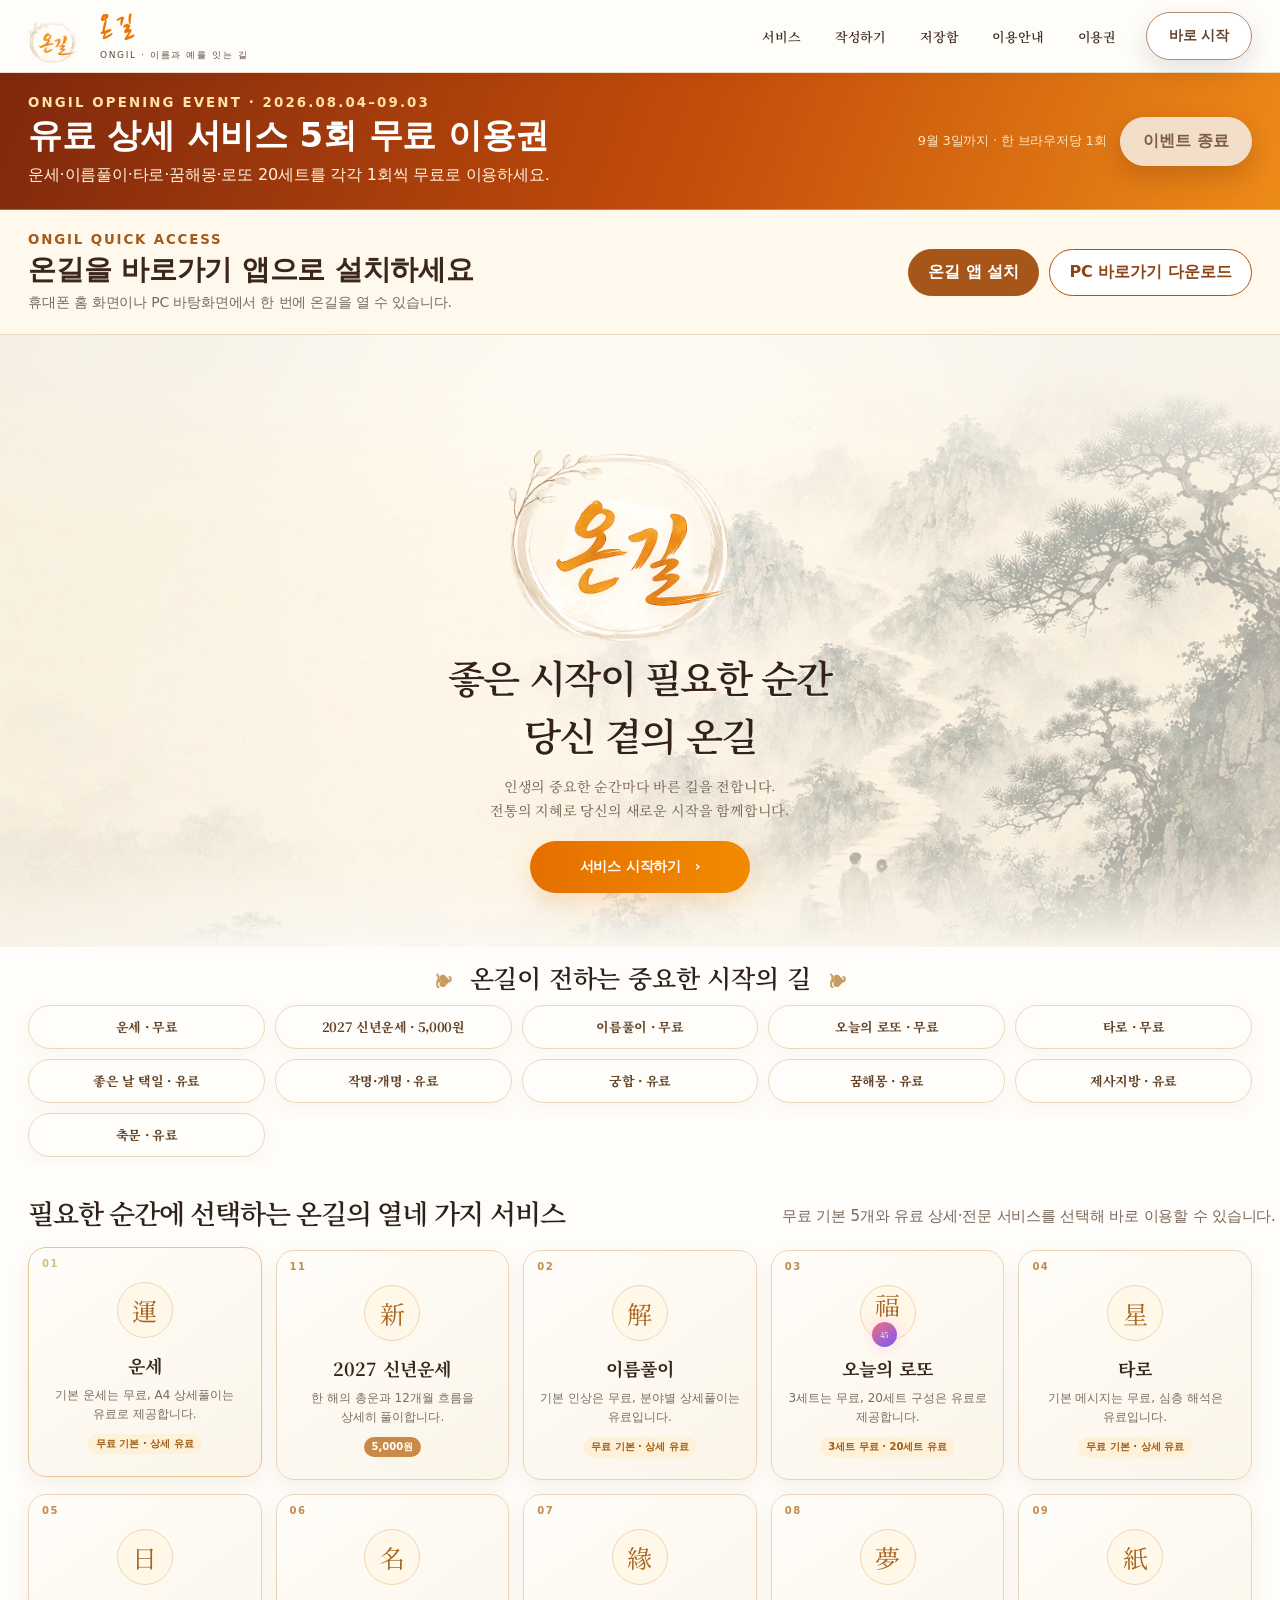
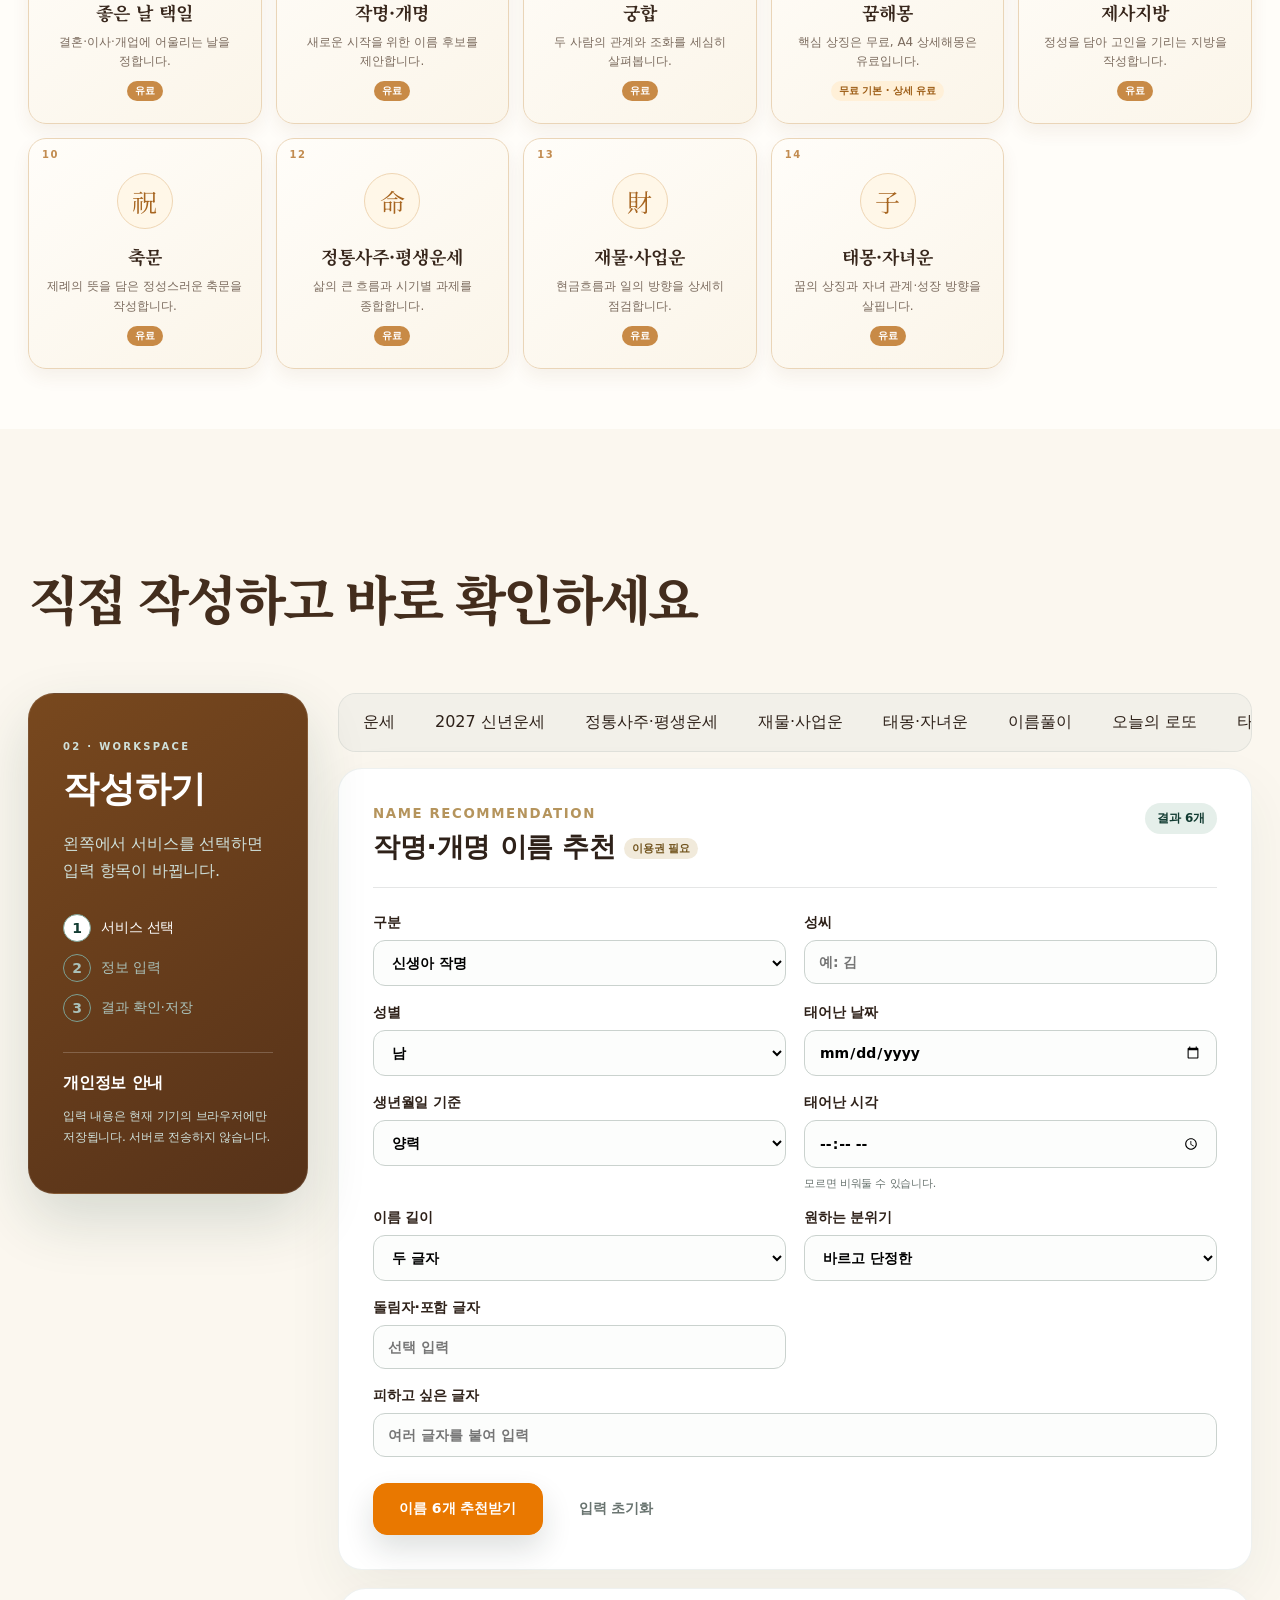
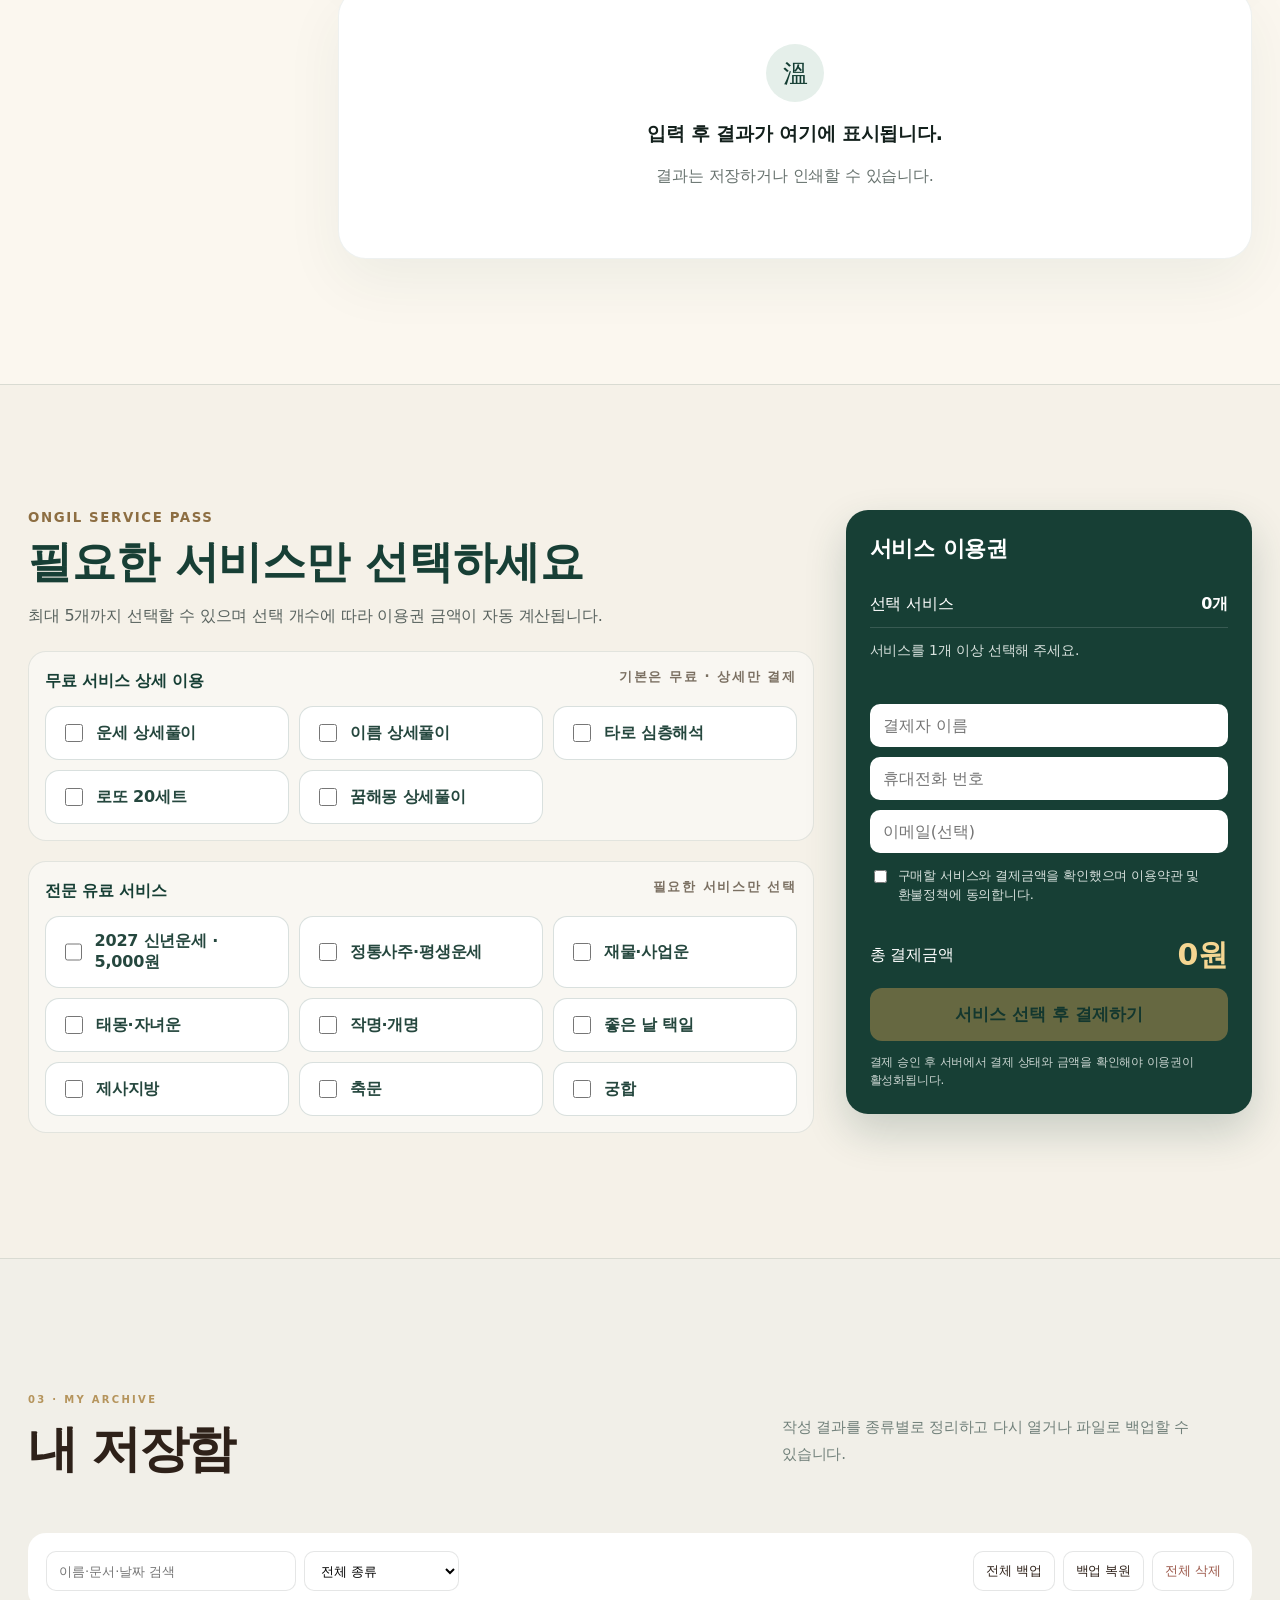
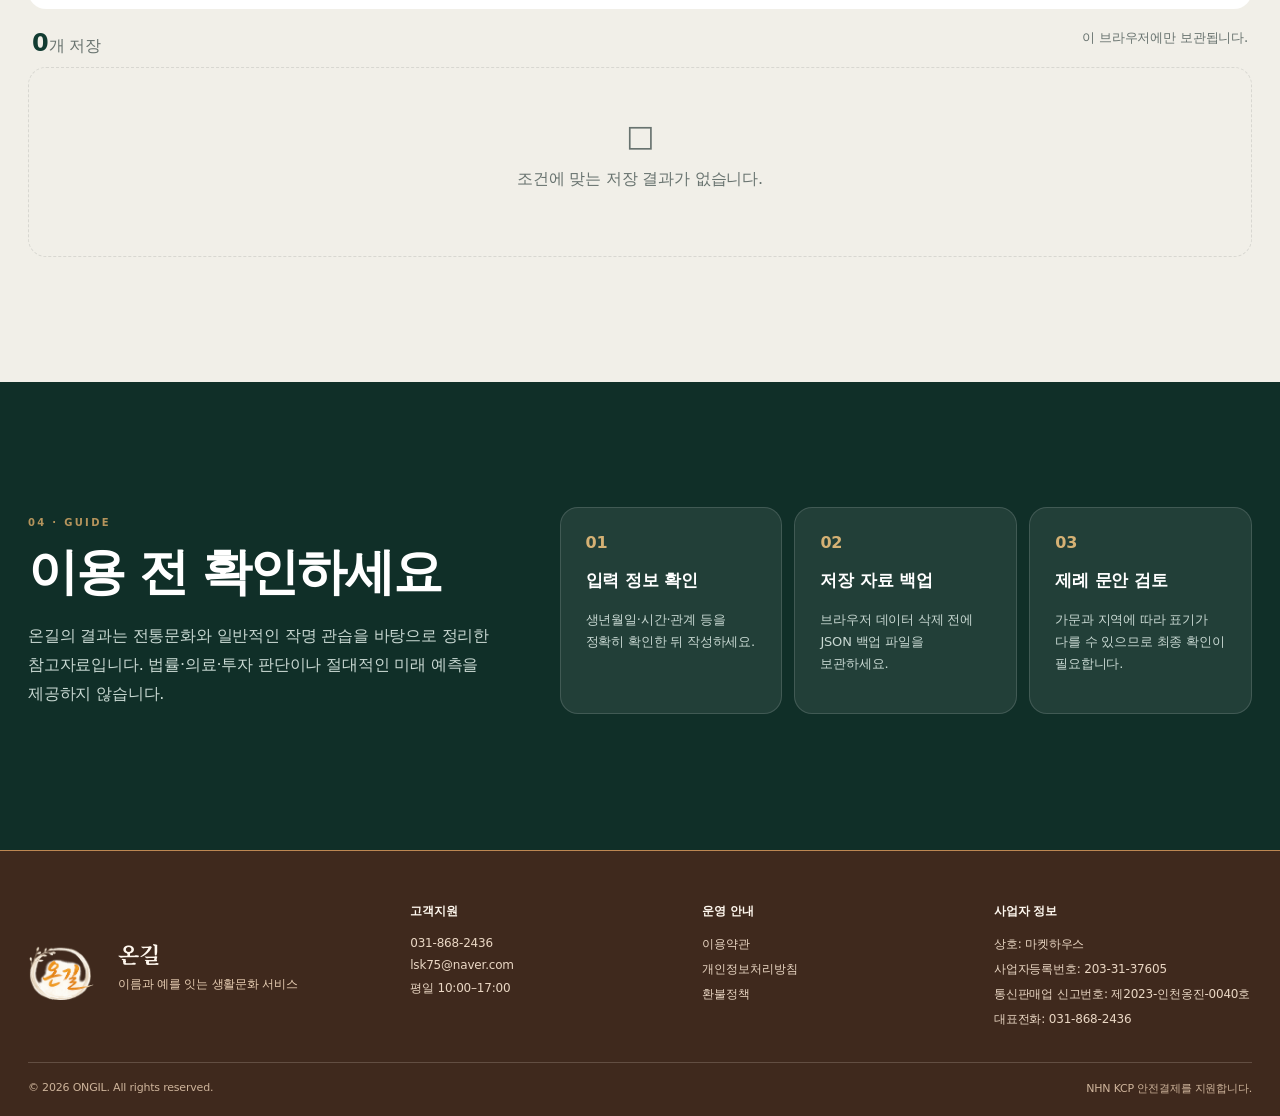
==== commit 7218dc96: "사업자 및 통신판매업 정보 등록" ====
--- a/index.html
+++ b/index.html
@@ -10,7 +10,9 @@
   <meta property="og:description" content="작명·개명·이름풀이·택일·제사지방·축문 작성과 기록 보관">
   <meta property="og:url" content="https://ongil.io.kr/">
   <link rel="canonical" href="https://ongil.io.kr/">
-  <link rel="icon" href="assets/img/favicon.svg" type="image/svg+xml">
+  <link rel="icon" href="assets/img/favicon.ico?v=20260804-logo-v1" sizes="any">
+  <link rel="icon" href="assets/img/ongil-favicon-32.png?v=20260804-logo-v1" type="image/png" sizes="32x32">
+  <link rel="shortcut icon" href="assets/img/favicon.ico?v=20260804-logo-v1">
   <link rel="apple-touch-icon" sizes="180x180" href="assets/img/ongil-apple-touch-icon.png">
   <meta name="apple-mobile-web-app-capable" content="yes">
   <meta name="apple-mobile-web-app-status-bar-style" content="default">
@@ -351,7 +353,7 @@
       <div class="footer-brand"><img class="footer-logo-image" src="assets/img/ongil-logo-reference.png" alt="온길"><div><strong>온길</strong><p>이름과 예를 잇는 생활문화 서비스</p></div></div>
       <div><b>고객지원</b><a href="tel:0318682436">031-868-2436</a><a href="mailto:lsk75@naver.com">lsk75@naver.com</a><span>평일 10:00–17:00</span></div>
       <div><b>운영 안내</b><button type="button" data-dialog="termsDialog">이용약관</button><button type="button" data-dialog="privacyDialog">개인정보처리방침</button><button type="button" data-dialog="refundDialog">환불정책</button></div>
-      <div><b>사업자 정보</b><span>상호: 마켓하우스</span><span>대표전화: 031-868-2436</span><span>사업자번호·주소는 결제 재개 전 최종 반영</span></div>
+      <div><b>사업자 정보</b><span>상호: 마켓하우스</span><span>사업자등록번호: 203-31-37605</span><span>통신판매업 신고번호: 제2023-인천옹진-0040호</span><span>대표전화: 031-868-2436</span></div>
     </div>
     <div class="shell footer-bottom"><span>© 2026 ONGIL. All rights reserved.</span><span>현재 결제 기능은 비활성화되어 있습니다.</span></div>
   </footer>
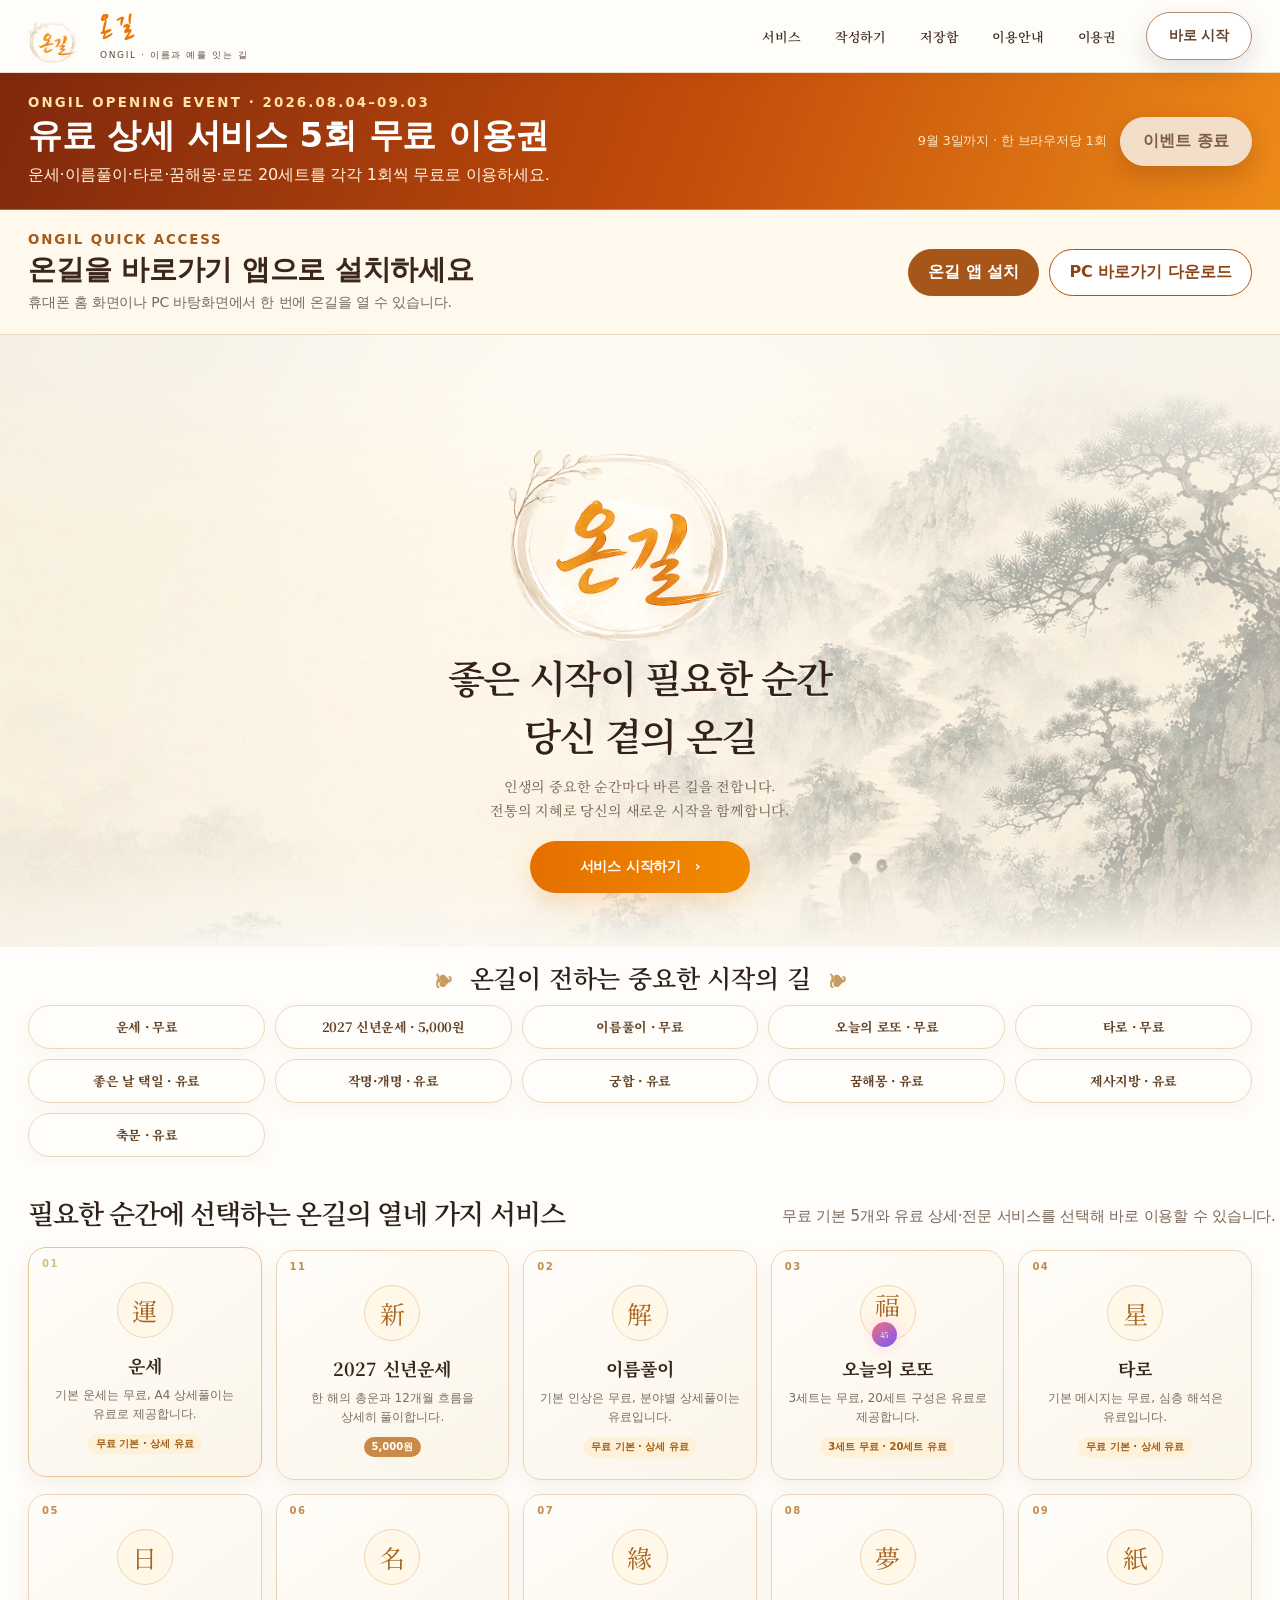
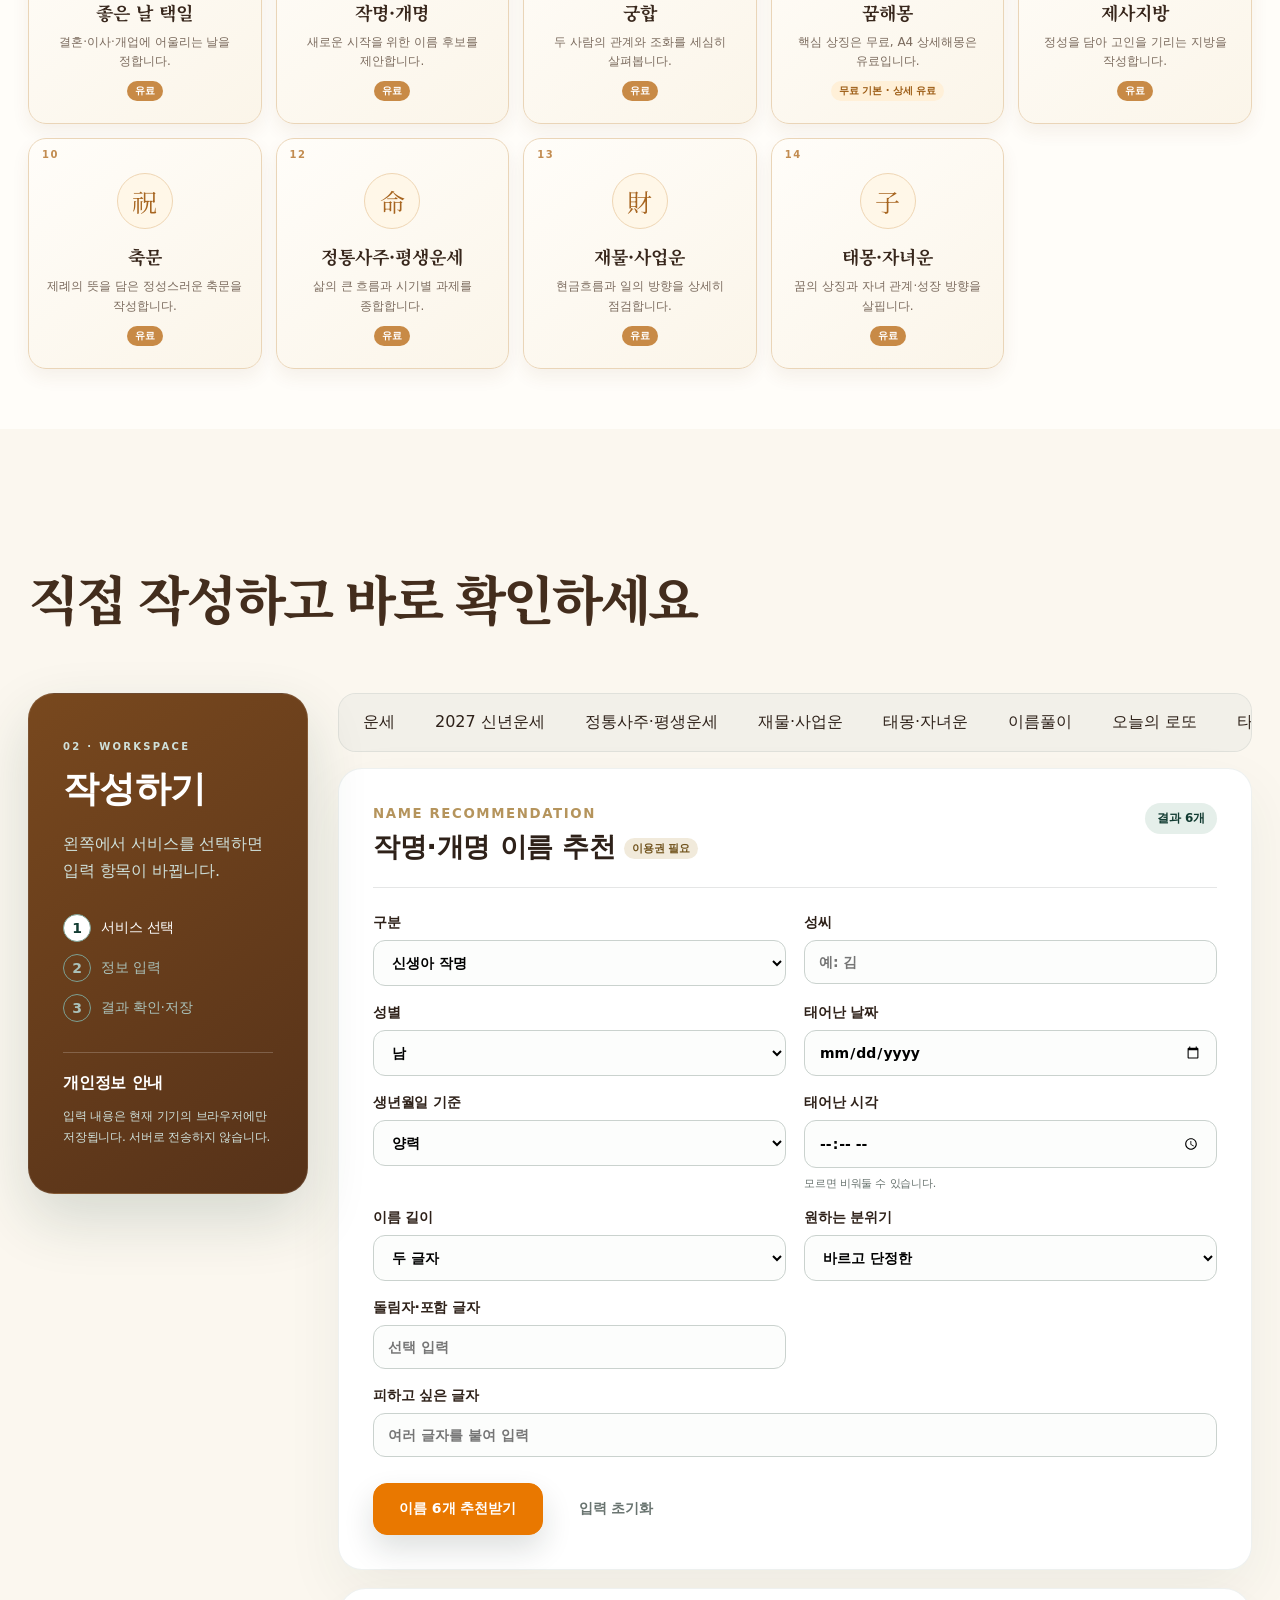
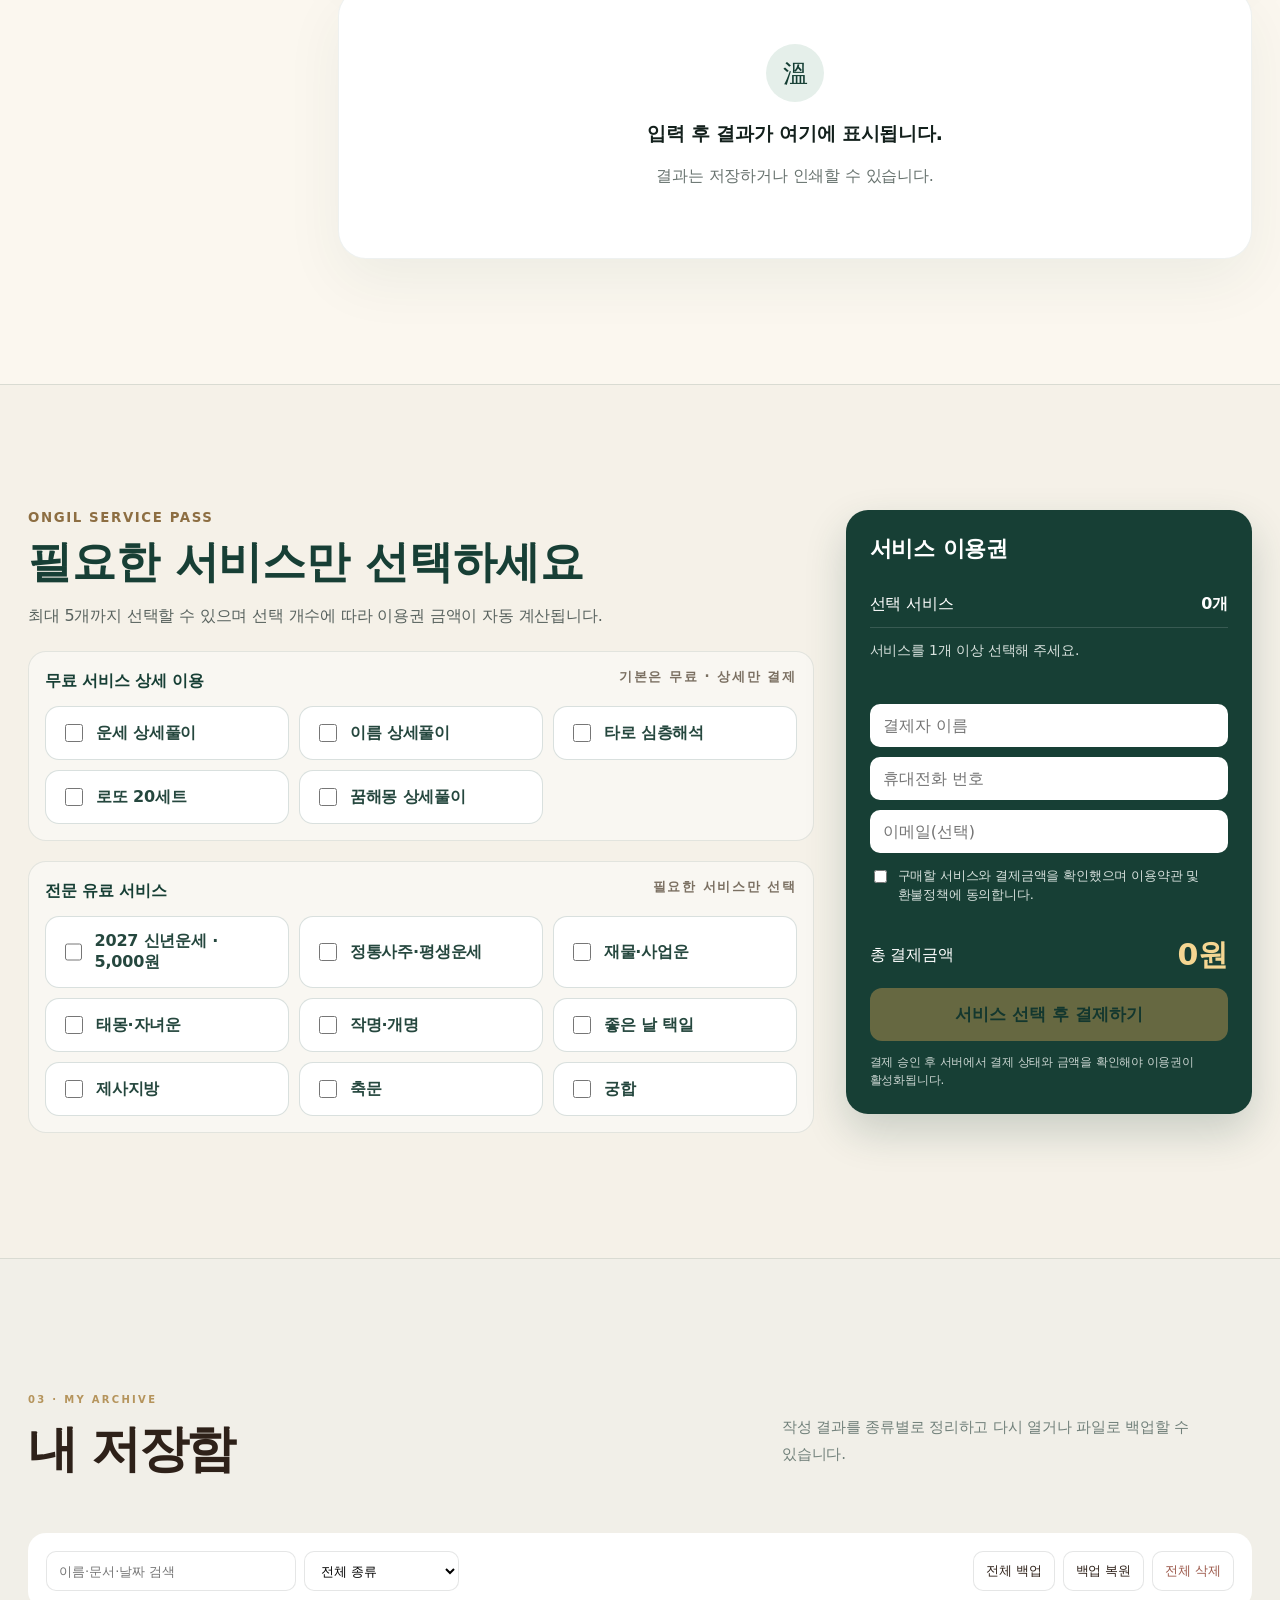
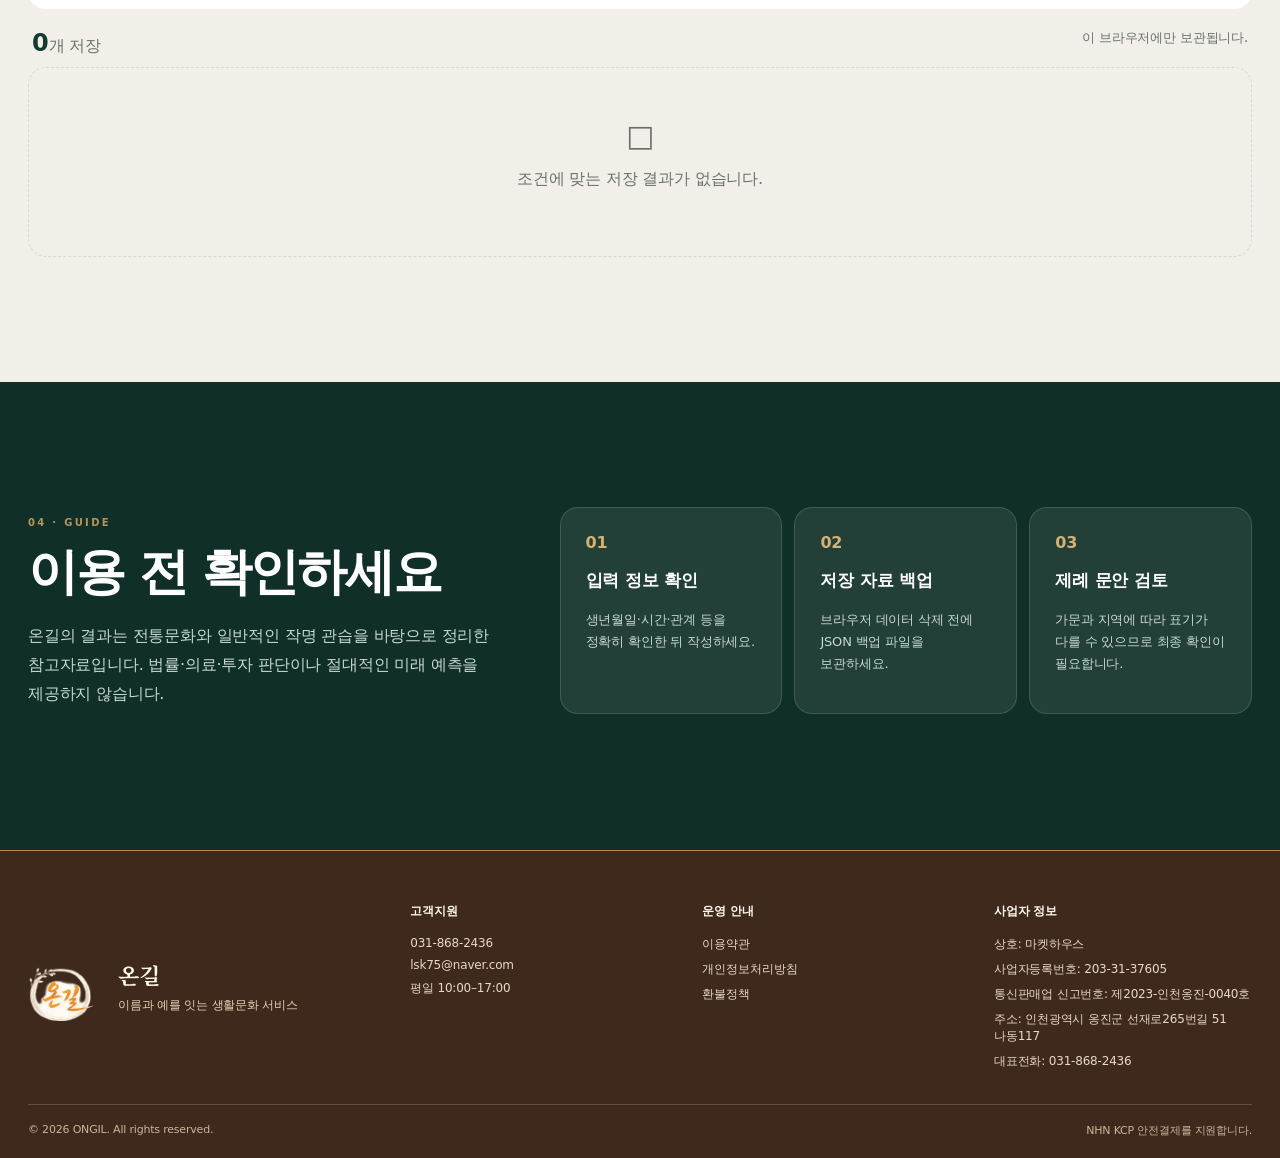
==== commit 96c6b1da: "사업자 주소 및 정책 정보 반영" ====
--- a/index.html
+++ b/index.html
@@ -353,14 +353,14 @@
       <div class="footer-brand"><img class="footer-logo-image" src="assets/img/ongil-logo-reference.png" alt="온길"><div><strong>온길</strong><p>이름과 예를 잇는 생활문화 서비스</p></div></div>
       <div><b>고객지원</b><a href="tel:0318682436">031-868-2436</a><a href="mailto:lsk75@naver.com">lsk75@naver.com</a><span>평일 10:00–17:00</span></div>
       <div><b>운영 안내</b><button type="button" data-dialog="termsDialog">이용약관</button><button type="button" data-dialog="privacyDialog">개인정보처리방침</button><button type="button" data-dialog="refundDialog">환불정책</button></div>
-      <div><b>사업자 정보</b><span>상호: 마켓하우스</span><span>사업자등록번호: 203-31-37605</span><span>통신판매업 신고번호: 제2023-인천옹진-0040호</span><span>대표전화: 031-868-2436</span></div>
+      <div><b>사업자 정보</b><span>상호: 마켓하우스</span><span>사업자등록번호: 203-31-37605</span><span>통신판매업 신고번호: 제2023-인천옹진-0040호</span><span>주소: 인천광역시 옹진군 선재로265번길 51 나동117</span><span>대표전화: 031-868-2436</span></div>
     </div>
     <div class="shell footer-bottom"><span>© 2026 ONGIL. All rights reserved.</span><span>현재 결제 기능은 비활성화되어 있습니다.</span></div>
   </footer>
 
-  <dialog id="termsDialog"><div class="dialog-head"><h2>이용약관</h2><button type="button" data-close>×</button></div><div class="dialog-body"><h3>제1조 목적</h3><p>본 약관은 온길이 제공하는 작명·이름풀이·택일·제례문서 작성 서비스의 이용조건을 정합니다.</p><h3>제2조 서비스 성격</h3><p>제공되는 결과는 생활문화 참고자료이며 특정 결과나 미래를 보장하지 않습니다.</p><h3>제3조 이용자의 책임</h3><p>이용자는 입력정보를 확인하고 실제 사용 전에 문안과 날짜를 최종 검토해야 합니다.</p><h3>제4조 결제</h3><p>현재 결제 기능은 비활성화되어 있으며 유료 전환 시 가격과 조건을 별도로 고지합니다.</p></div></dialog>
-  <dialog id="privacyDialog"><div class="dialog-head"><h2>개인정보처리방침</h2><button type="button" data-close>×</button></div><div class="dialog-body"><p>현재 입력 내용과 저장 결과는 이용자의 브라우저 저장공간에만 보관되며 온길 서버로 전송하지 않습니다.</p><h3>저장되는 정보</h3><p>이용자가 직접 입력한 이름, 날짜, 관계, 작성 결과와 저장일시가 브라우저 localStorage에 저장될 수 있습니다.</p><h3>삭제 방법</h3><p>저장함의 개별 삭제 또는 전체 삭제 기능으로 즉시 삭제할 수 있습니다.</p><h3>문의</h3><p>031-868-2436 / lsk75@naver.com</p></div></dialog>
-  <dialog id="refundDialog"><div class="dialog-head"><h2>환불정책</h2><button type="button" data-close>×</button></div><div class="dialog-body"><p>현재 온길은 결제를 받지 않으므로 환불 대상 거래가 발생하지 않습니다.</p><p>유료 서비스 재개 전 결제취소·환불 가능 기간과 디지털 콘텐츠 제공 이후의 제한사항을 관련 법령에 맞춰 별도 고지합니다.</p></div></dialog>
+  <dialog id="termsDialog"><div class="dialog-head"><h2>이용약관</h2><button type="button" data-close>×</button></div><div class="dialog-body"><h3>제1조 목적</h3><p>본 약관은 온길이 제공하는 작명·이름풀이·택일·제례문서 작성 서비스의 이용조건을 정합니다.</p><h3>제2조 서비스 성격</h3><p>제공되는 결과는 생활문화 참고자료이며 특정 결과나 미래를 보장하지 않습니다.</p><h3>제3조 이용자의 책임</h3><p>이용자는 입력정보를 확인하고 실제 사용 전에 문안과 날짜를 최종 검토해야 합니다.</p><h3>제4조 결제</h3><p>현재 결제 기능은 비활성화되어 있으며 유료 전환 시 가격과 조건을 별도로 고지합니다.</p><h3>사업자 정보</h3><p>상호: 마켓하우스<br>사업자등록번호: 203-31-37605<br>통신판매업 신고번호: 제2023-인천옹진-0040호<br>주소: 인천광역시 옹진군 선재로265번길 51 나동117<br>대표전화: 031-868-2436</p></div></dialog>
+  <dialog id="privacyDialog"><div class="dialog-head"><h2>개인정보처리방침</h2><button type="button" data-close>×</button></div><div class="dialog-body"><p>현재 입력 내용과 저장 결과는 이용자의 브라우저 저장공간에만 보관되며 온길 서버로 전송하지 않습니다.</p><h3>저장되는 정보</h3><p>이용자가 직접 입력한 이름, 날짜, 관계, 작성 결과와 저장일시가 브라우저 localStorage에 저장될 수 있습니다.</p><h3>삭제 방법</h3><p>저장함의 개별 삭제 또는 전체 삭제 기능으로 즉시 삭제할 수 있습니다.</p><h3>개인정보처리자 정보</h3><p>상호: 마켓하우스<br>사업자등록번호: 203-31-37605<br>통신판매업 신고번호: 제2023-인천옹진-0040호<br>주소: 인천광역시 옹진군 선재로265번길 51 나동117</p><h3>문의</h3><p>031-868-2436 / lsk75@naver.com</p></div></dialog>
+  <dialog id="refundDialog"><div class="dialog-head"><h2>환불정책</h2><button type="button" data-close>×</button></div><div class="dialog-body"><p>현재 온길은 결제를 받지 않으므로 환불 대상 거래가 발생하지 않습니다.</p><p>유료 서비스 재개 전 결제취소·환불 가능 기간과 디지털 콘텐츠 제공 이후의 제한사항을 관련 법령에 맞춰 별도 고지합니다.</p><h3>판매자 정보</h3><p>상호: 마켓하우스<br>사업자등록번호: 203-31-37605<br>통신판매업 신고번호: 제2023-인천옹진-0040호<br>주소: 인천광역시 옹진군 선재로265번길 51 나동117<br>대표전화: 031-868-2436</p></div></dialog>
 
   <div class="toast" id="toast" role="status" aria-live="polite"></div>
   <script src="assets/js/app.js?v=20260804-free5-v1"></script>
@@ -373,7 +373,7 @@
   <script src="assets/js/annual-fortune.js?v=20260804-v1"></script>
   <script src="assets/js/premium-fortunes.js?v=20260804-v1"></script>
   <script src="assets/js/dream.js"></script>
-  <script src="assets/js/payment-ui.js?v=20260804-free5-v2"></script>
+  <script src="assets/js/payment-ui.js?v=20260806-business-v1"></script>
   <script src="assets/js/access-control.js?v=20260804-free5-v1"></script>
 </body>
 </html>
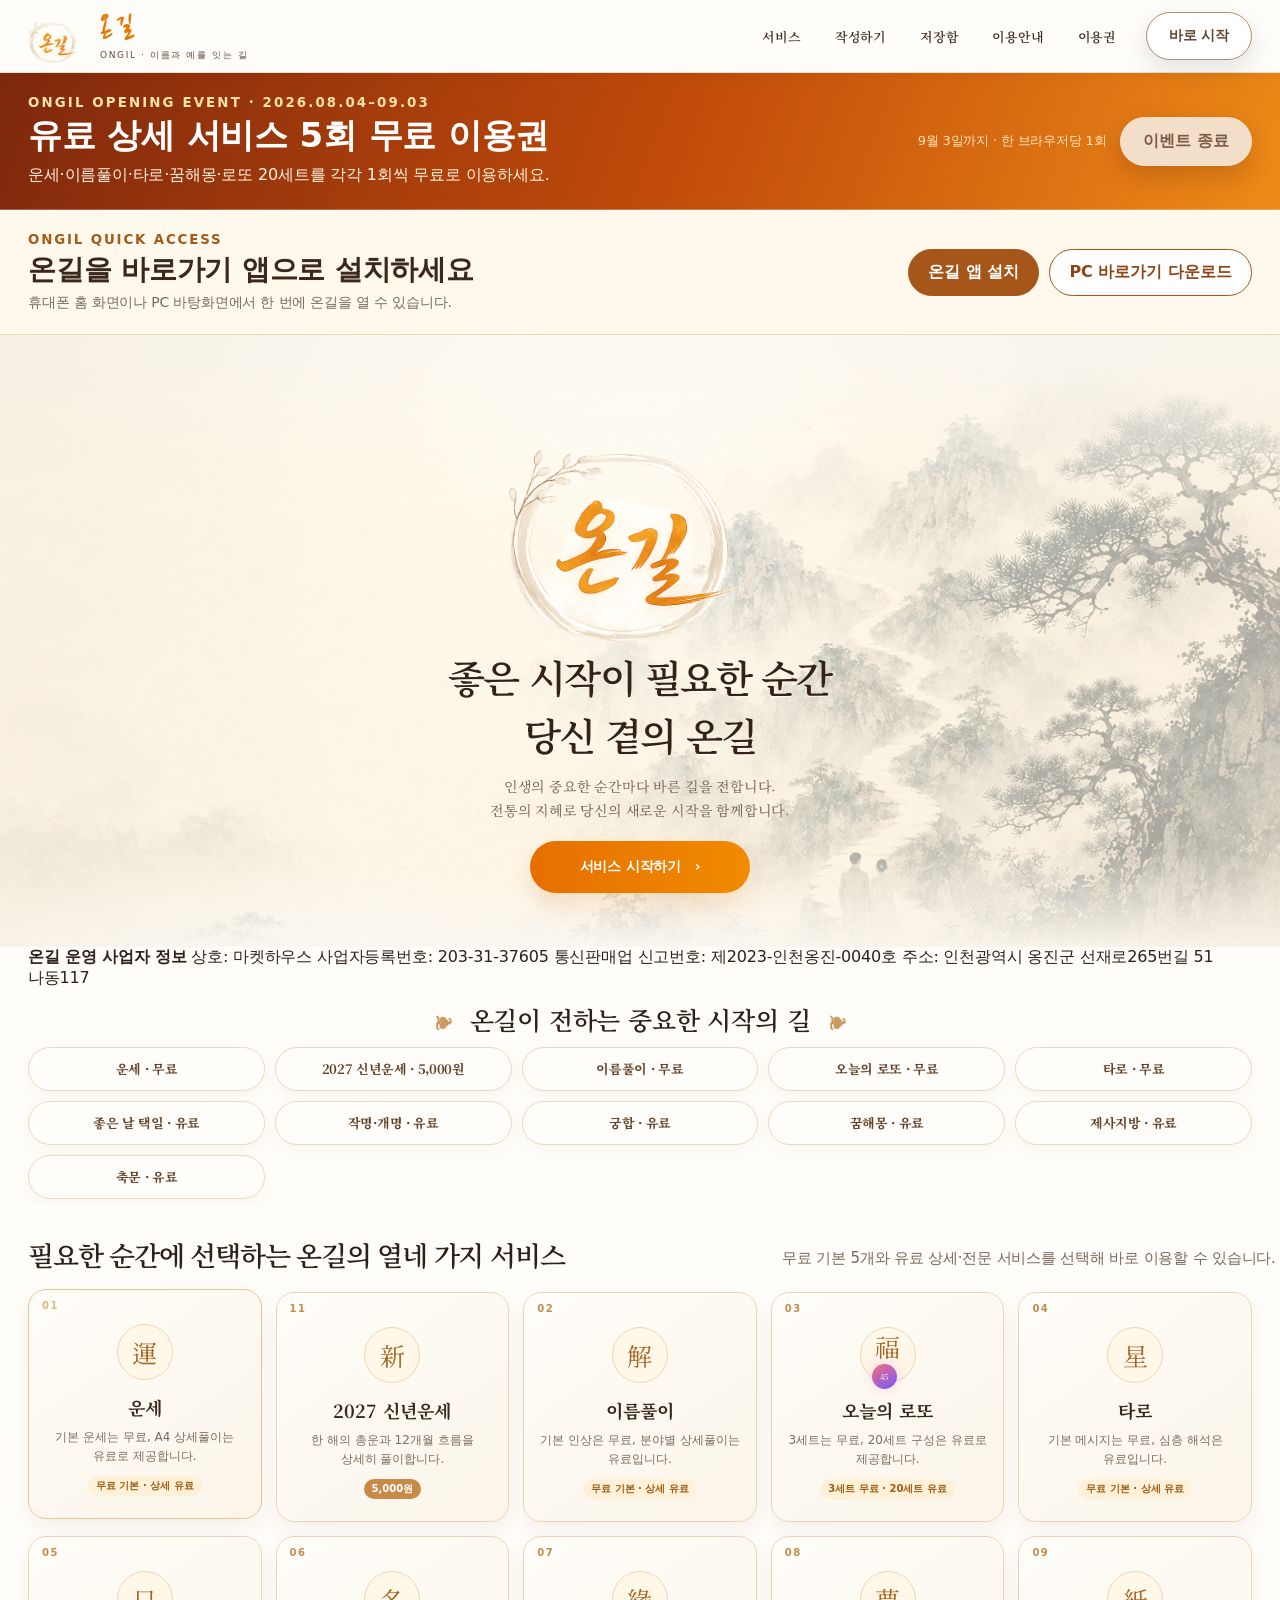
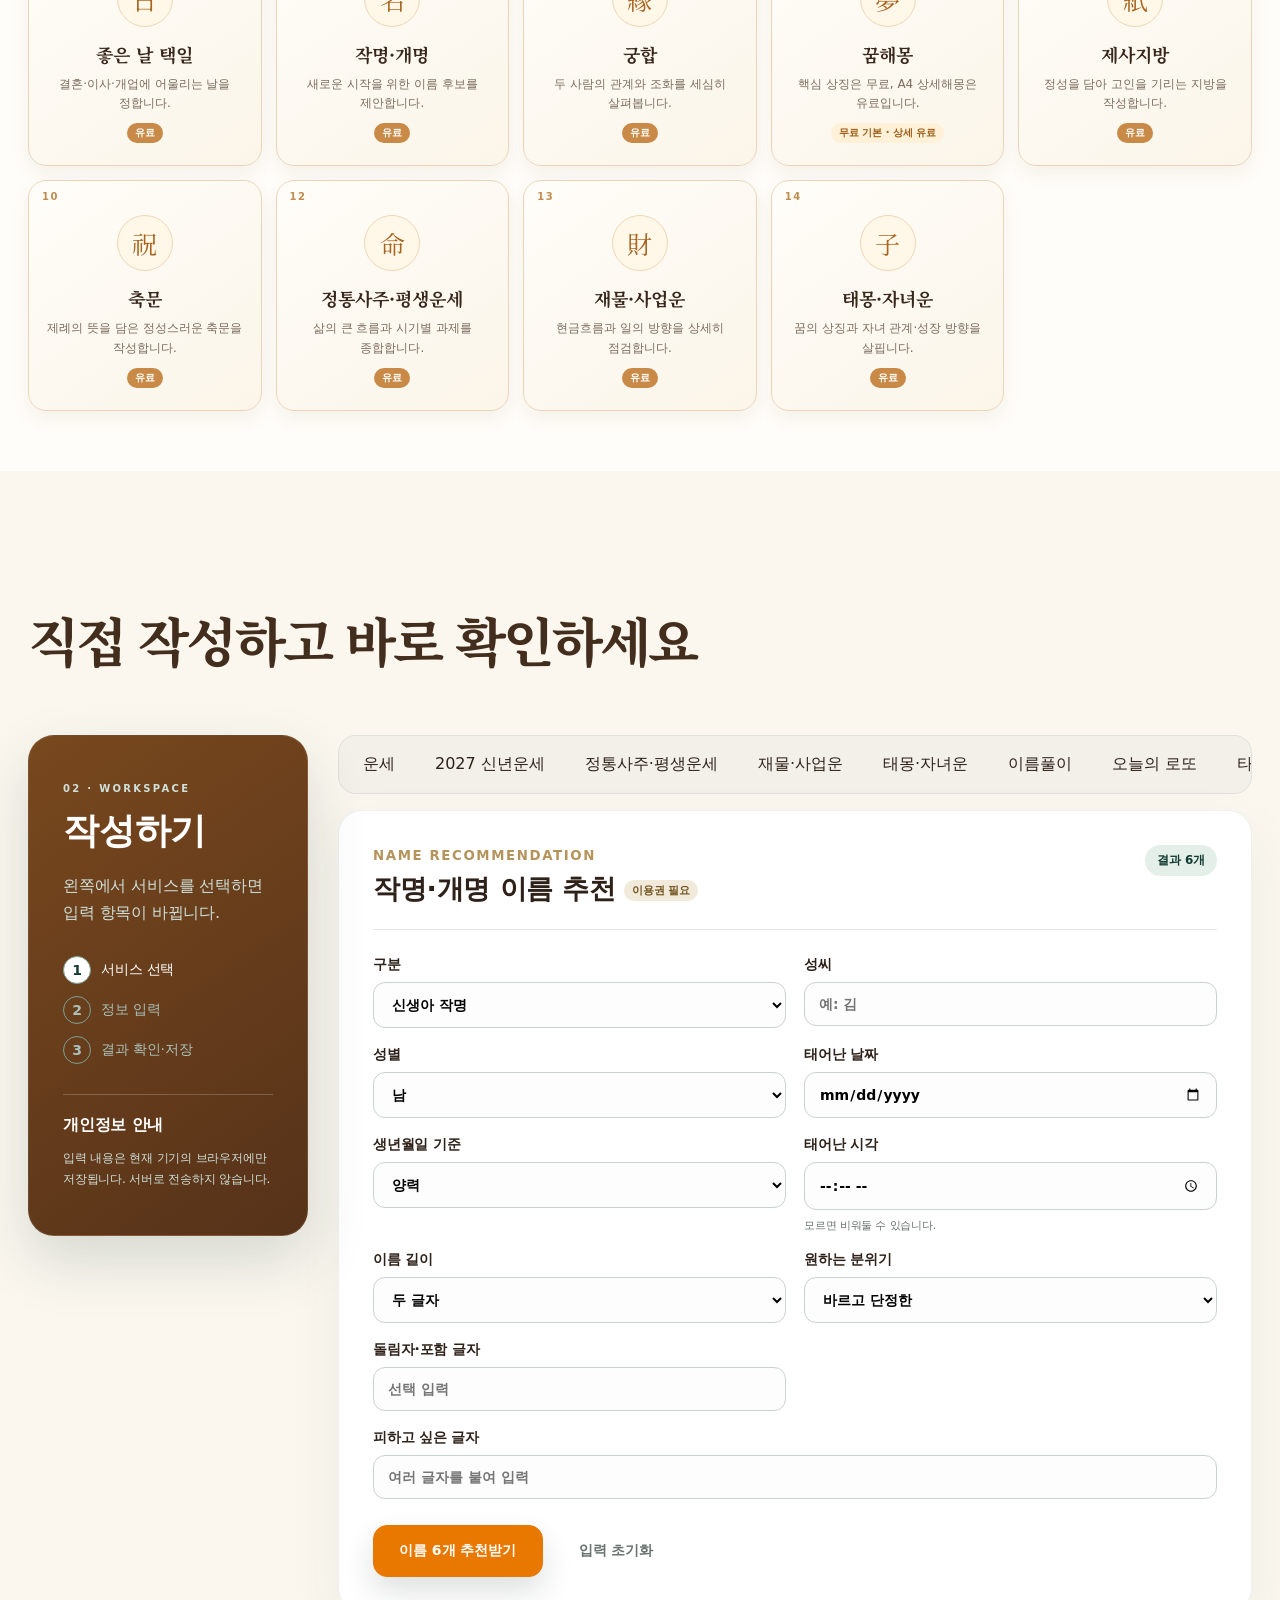
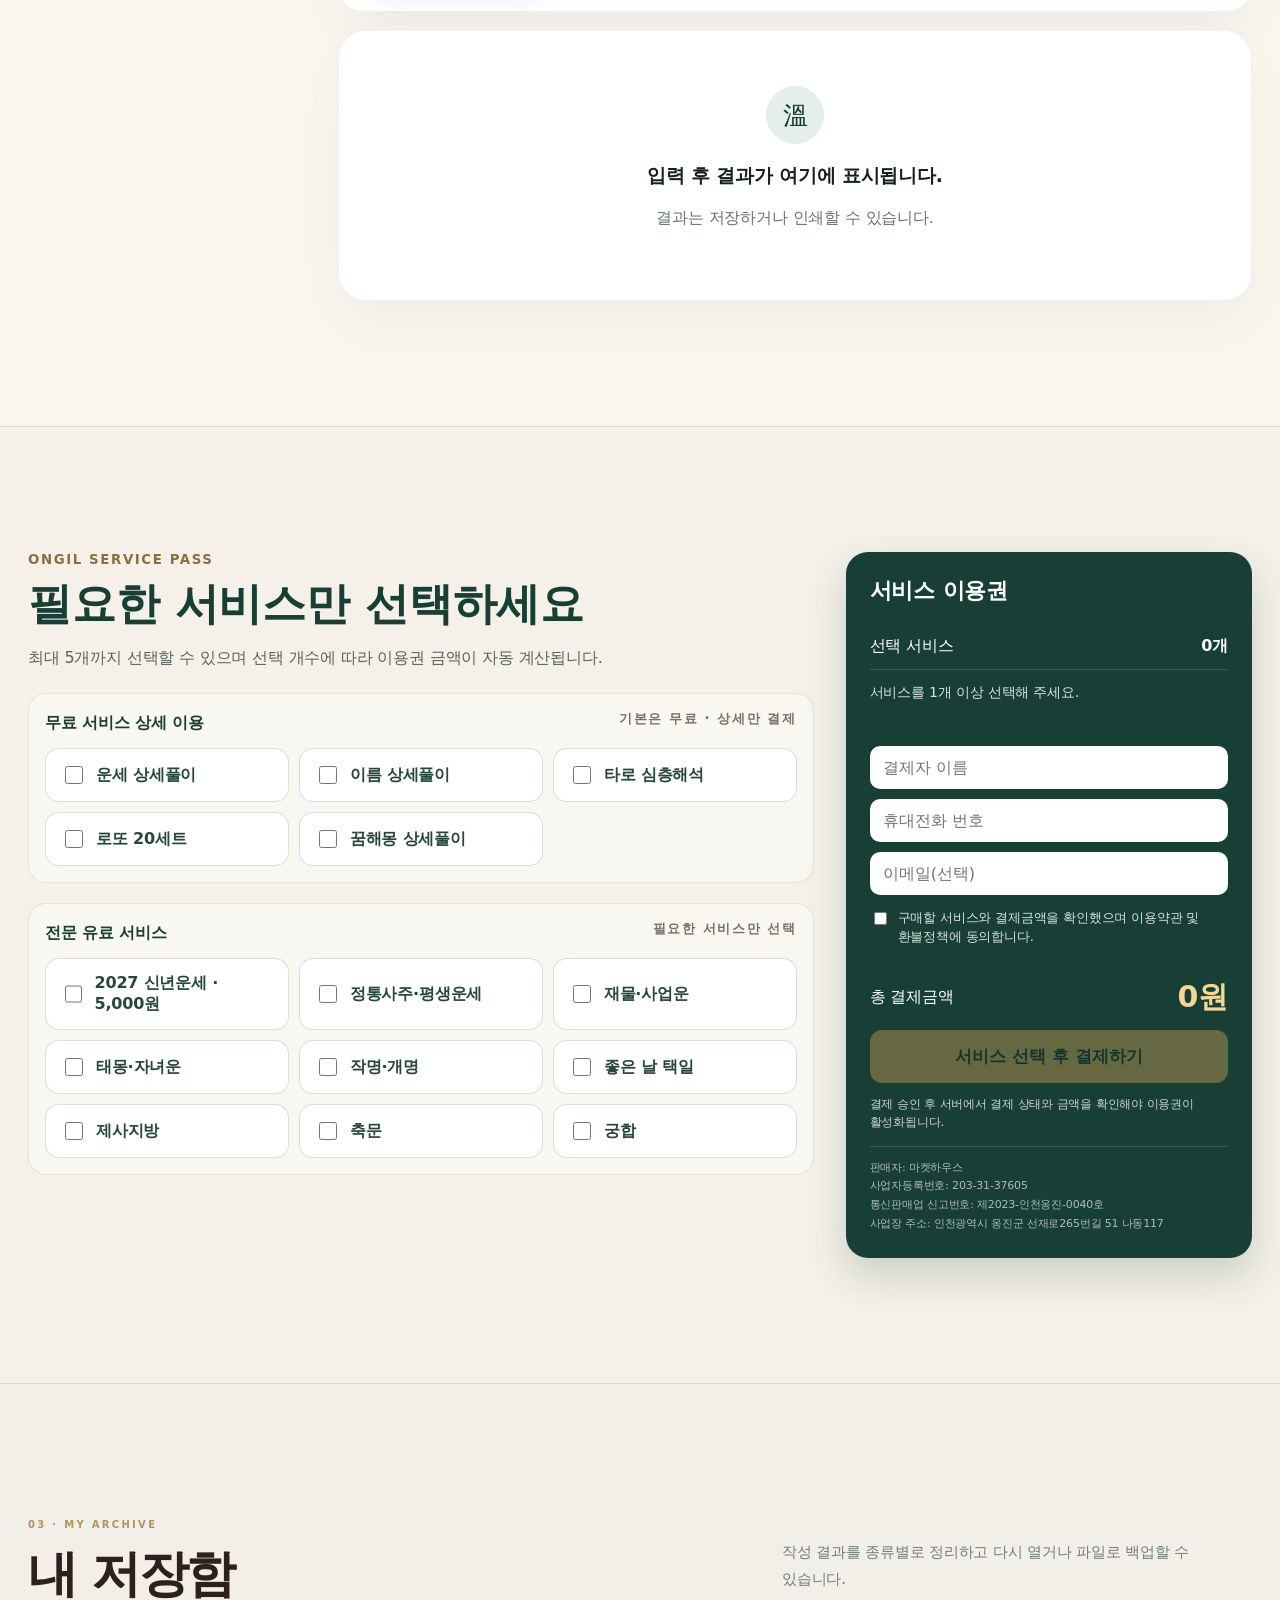
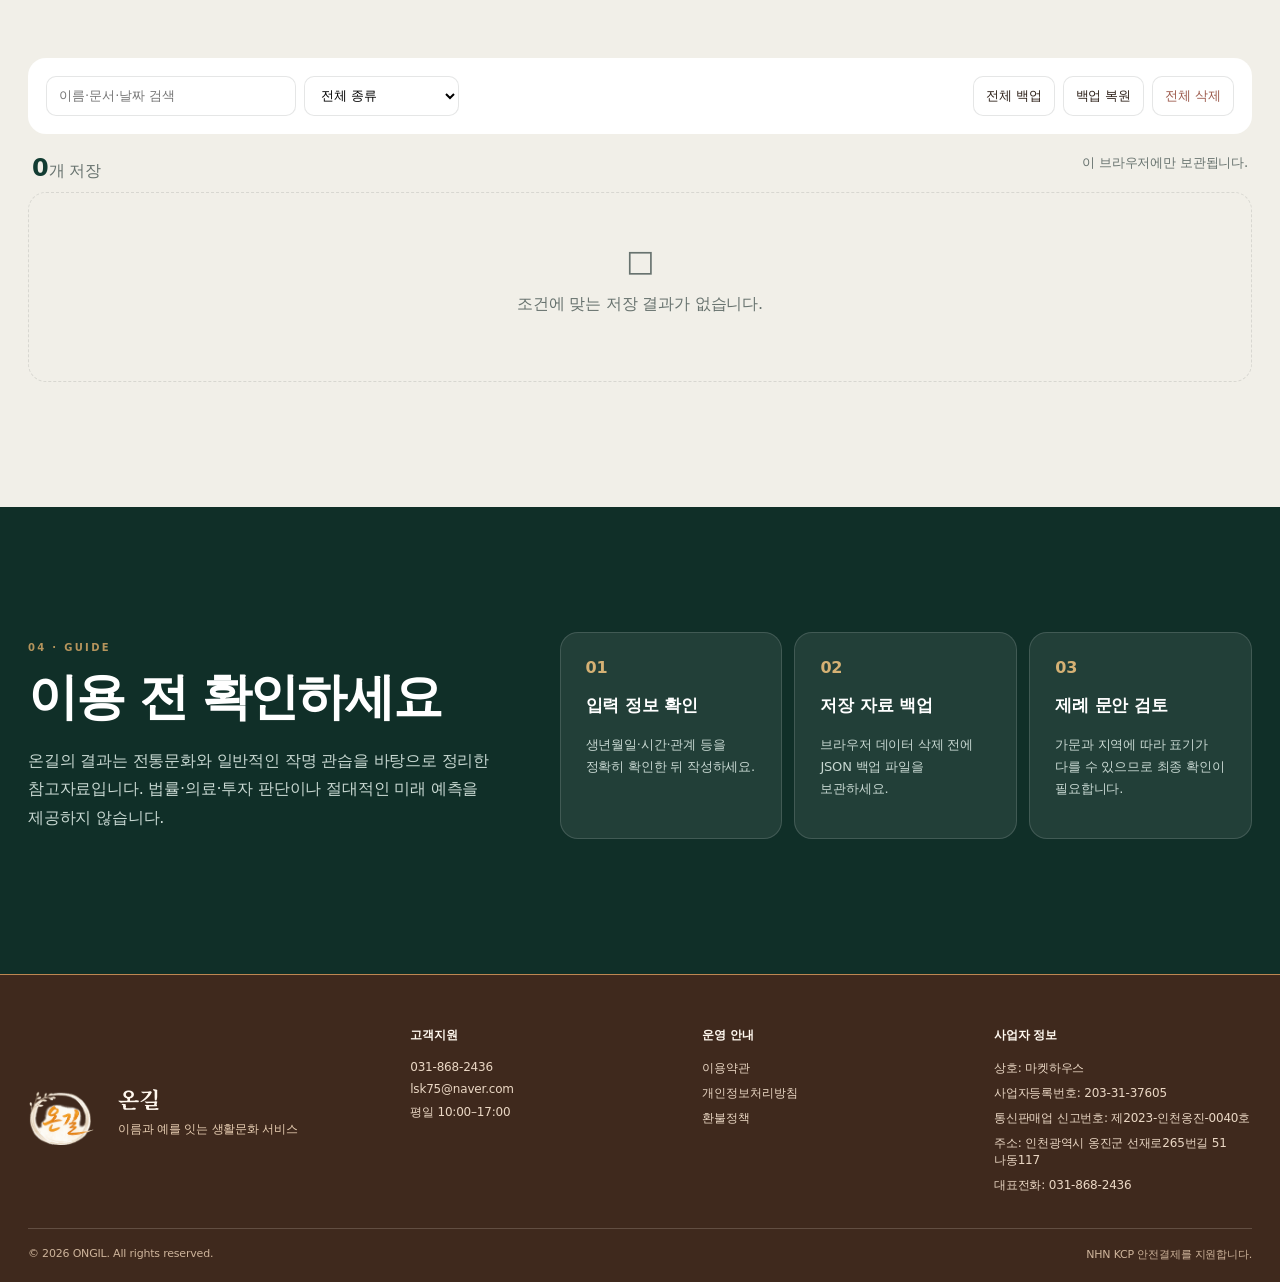
==== commit 58a21c70: "메인 화면에 사업자 정보 표시" ====
--- a/index.html
+++ b/index.html
@@ -83,6 +83,16 @@
       </div>
     </section>
 
+    <section class="main-business-info" aria-label="온길 사업자 정보">
+      <div class="shell main-business-info-inner">
+        <strong>온길 운영 사업자 정보</strong>
+        <span>상호: 마켓하우스</span>
+        <span>사업자등록번호: 203-31-37605</span>
+        <span>통신판매업 신고번호: 제2023-인천옹진-0040호</span>
+        <span>주소: 인천광역시 옹진군 선재로265번길 51 나동117</span>
+      </div>
+    </section>
+
     <nav class="hero-service-shortcuts" aria-label="서비스 바로가기">
       <div class="shell">
         <h2 class="hero-service-title">온길이 전하는 중요한 시작의 길</h2>
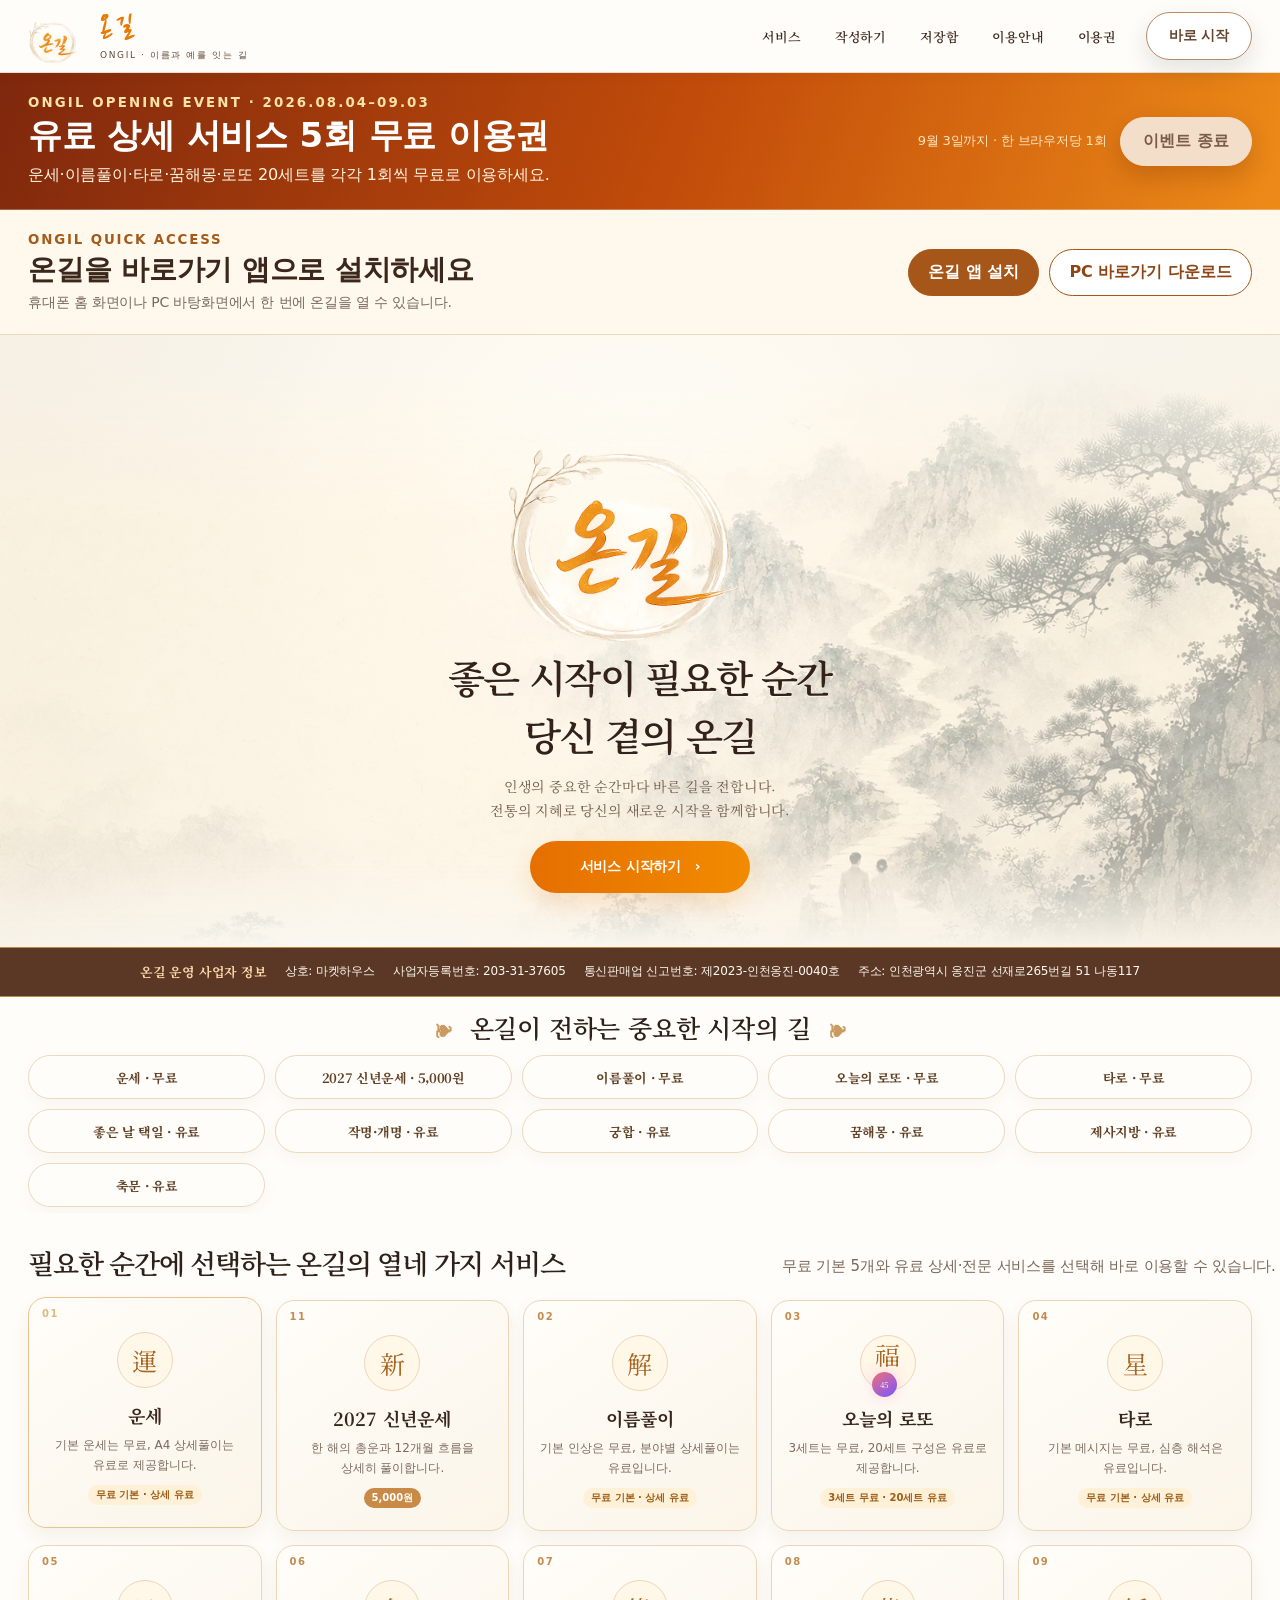
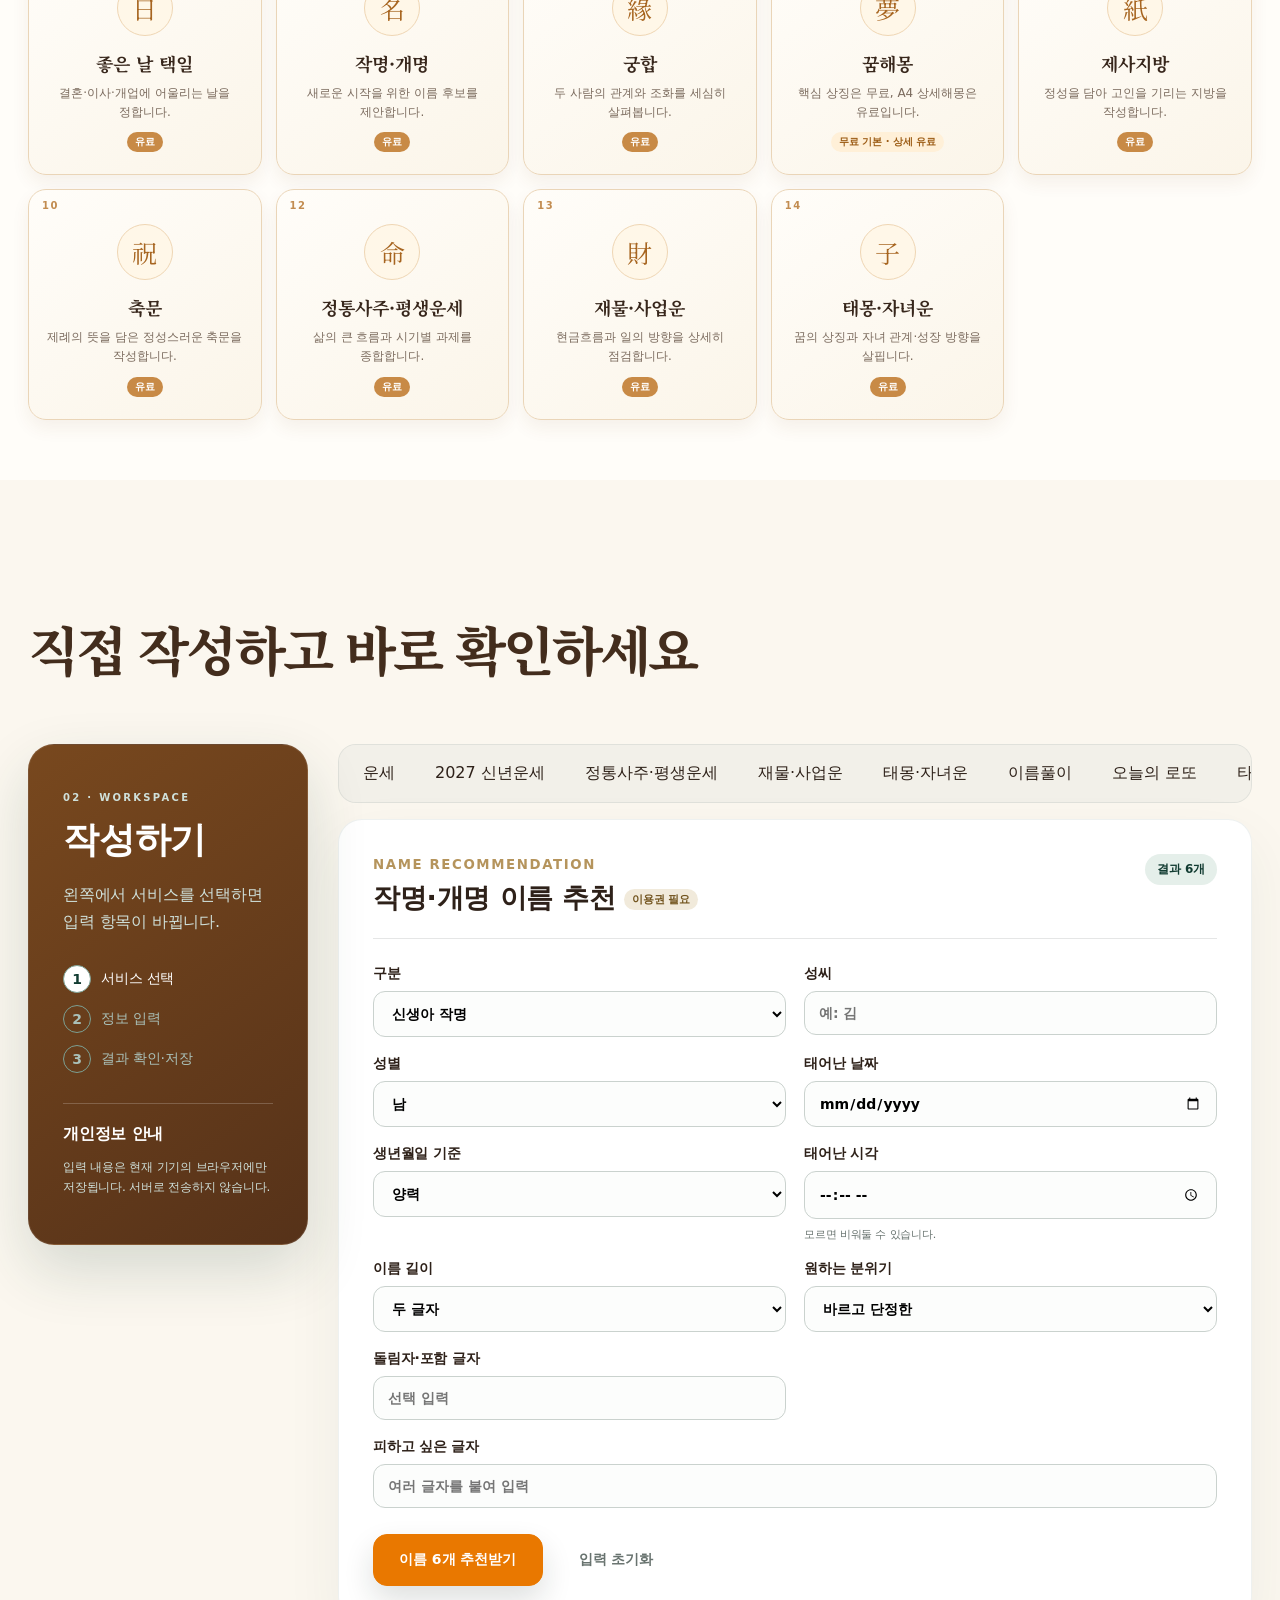
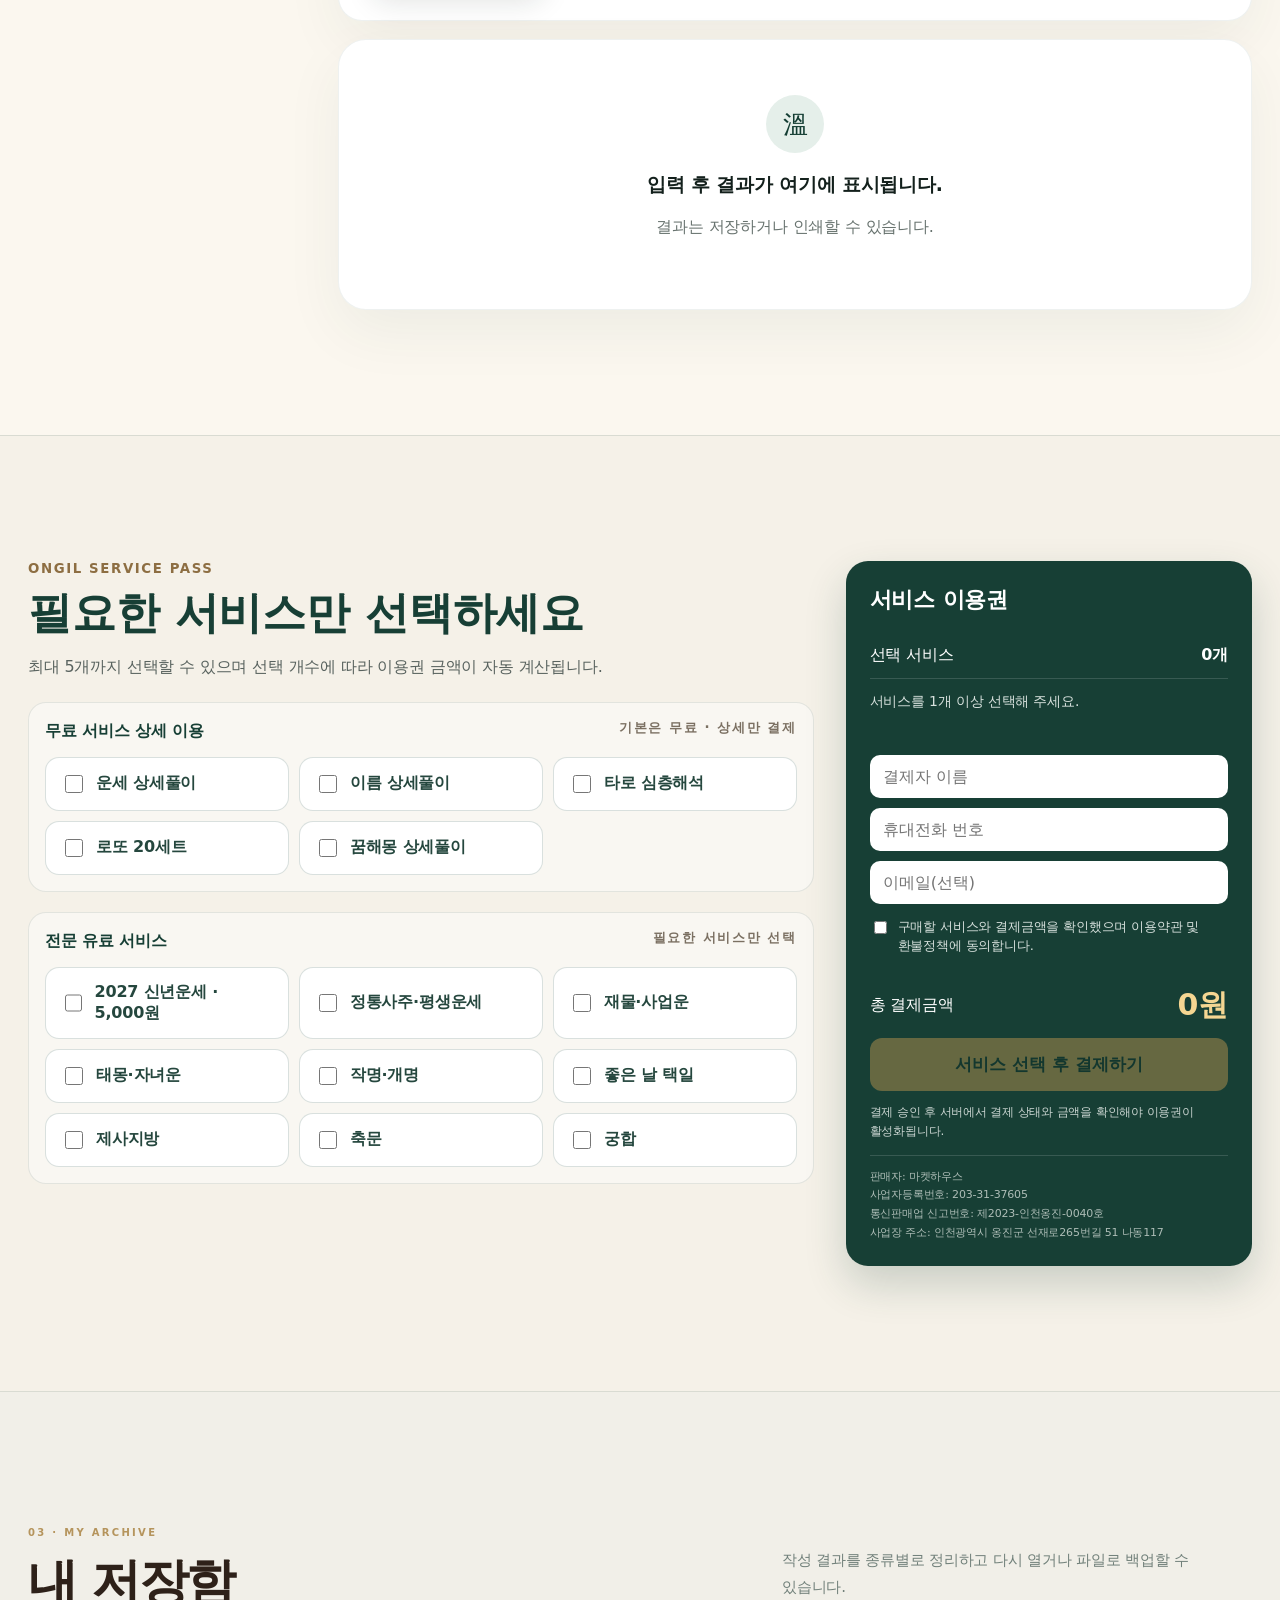
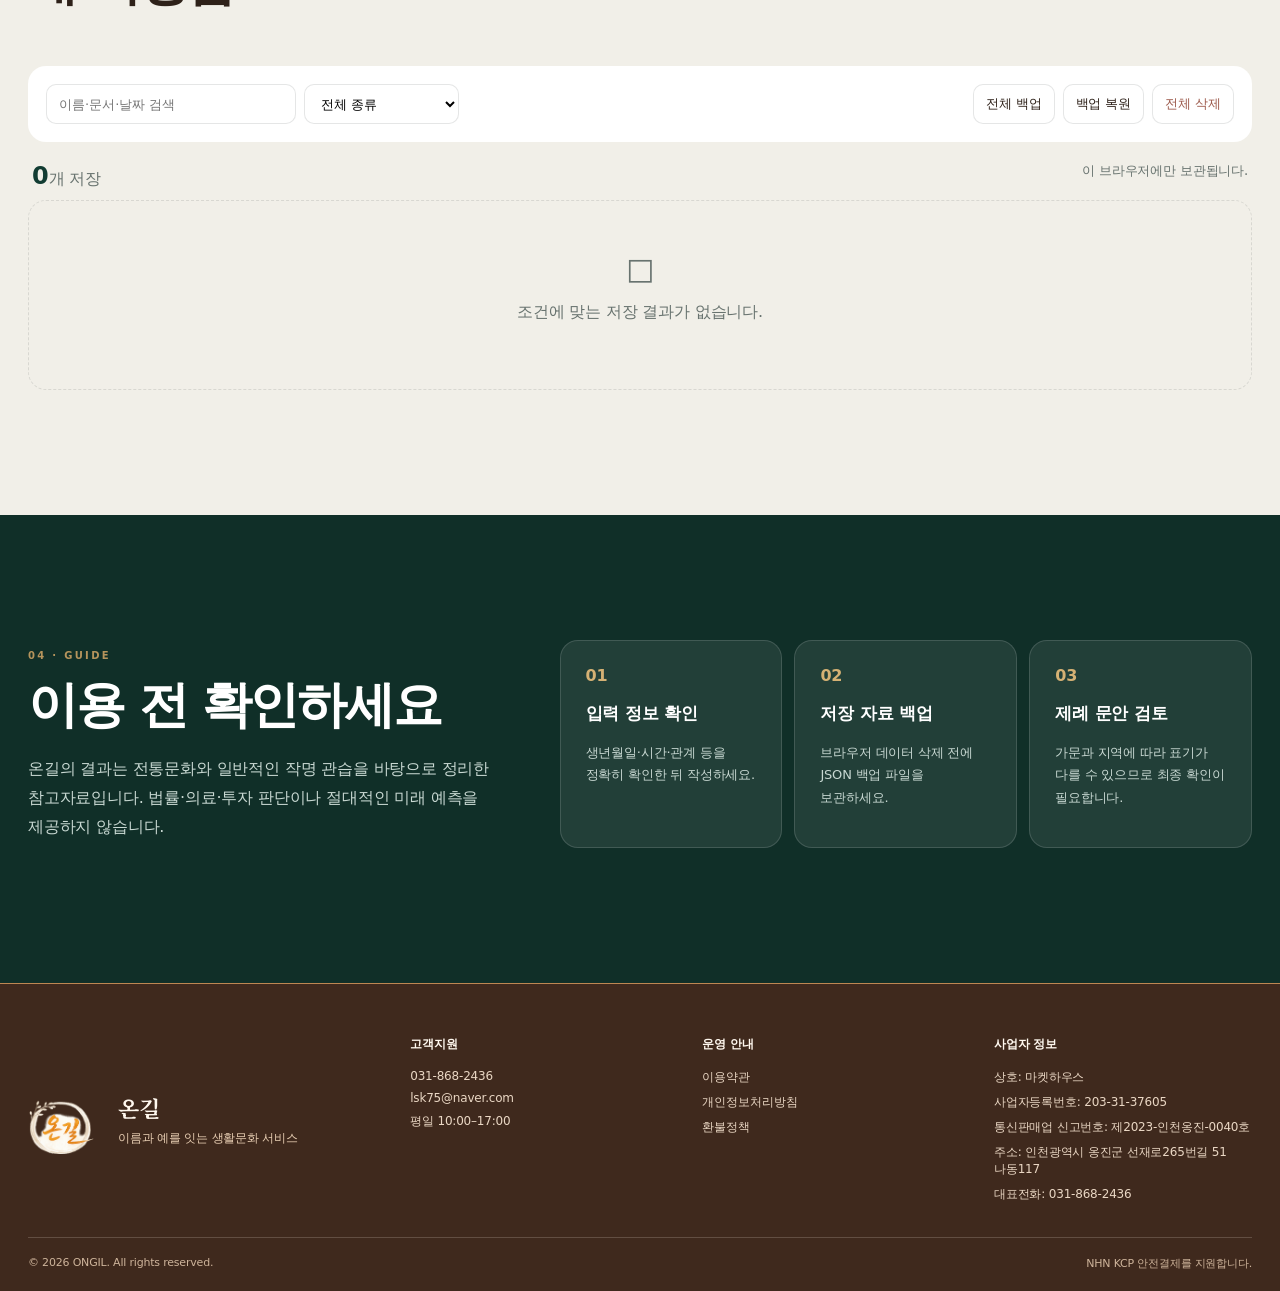
==== commit f3a834f7: "사업자 정보 캐시 버전 갱신" ====
--- a/index.html
+++ b/index.html
@@ -27,7 +27,7 @@
   <link rel="stylesheet" href="assets/css/lotto.css">
   <link rel="stylesheet" href="assets/css/daily-fortune.css">
   <link rel="stylesheet" href="assets/css/annual-fortune.css?v=20260804-v1">
-  <link rel="stylesheet" href="assets/css/reference-redesign.css?v=20260804-a4-report-v12">
+  <link rel="stylesheet" href="assets/css/reference-redesign.css?v=20260806-business-v2">
   <title>온길 | 이름과 예를 잇는 생활문화 서비스</title>
 </head>
 <body>
@@ -375,7 +375,7 @@
   <div class="toast" id="toast" role="status" aria-live="polite"></div>
   <script src="assets/js/app.js?v=20260804-free5-v1"></script>
   <script src="assets/js/opening-event.js?v=20260804-v3"></script>
-  <script src="assets/js/install-shortcut.js?v=20260804-v2"></script>
+  <script src="assets/js/install-shortcut.js?v=20260806-cache-v4"></script>
   <script src="assets/js/extended-services.js"></script>
   <script src="assets/js/tarot-cards.js?v=20260804-photoreal-78-v4"></script>
   <script src="assets/js/lotto.js?v=20260804-free3-paid20-v1"></script>
--- a/assets/css/reference-redesign.css
+++ b/assets/css/reference-redesign.css
@@ -26,6 +26,10 @@
 .hero-v2 .hero-actions{justify-content:center;margin:18px 0 0}
 .hero-v2 .button.primary{min-width:220px;color:#fff;background:linear-gradient(90deg,#e56f00,#f28b00);border:0;box-shadow:0 10px 24px rgba(232,118,0,.18)}
 .hero-v2 .button.ghost,.hero-v2-trust,.hero-v2-visual{display:none}
+.main-business-info{padding:14px 0;background:#5a3825;color:#fff8ef;border-top:1px solid #bd8752;border-bottom:1px solid #bd8752}
+.main-business-info-inner{display:flex;align-items:center;justify-content:center;flex-wrap:wrap;gap:8px 18px;font-size:12px;line-height:1.6}
+.main-business-info-inner strong{color:#ffd8aa;font-family:"Noto Serif KR",serif;font-size:13px}
+.main-business-info-inner span{white-space:nowrap}
 .hero-service-shortcuts{padding:12px 0 6px;background:#fffdf9}
 .hero-service-title{text-align:center;margin:0 0 10px;font-family:"Noto Serif KR",serif;font-size:25px;font-weight:600}
 .hero-service-title:before,.hero-service-title:after{content:"❧";display:inline-block;margin:0 18px;color:#c99b60;font-size:18px}
@@ -66,6 +70,9 @@
  .hero-service-title{font-size:20px}.hero-service-title:before,.hero-service-title:after{margin:0 8px}
  .services .service-grid{grid-template-columns:repeat(2,minmax(0,1fr));gap:10px}
  .services .service-card,.services .service-card:first-child,.services .service-card:not(:first-child){min-height:190px;padding:20px 10px}
+ .main-business-info{padding:13px 0}
+ .main-business-info-inner{display:grid;justify-content:start;gap:3px;font-size:11px}
+ .main-business-info-inner span{white-space:normal}
 }
 /* Attached logo and readable slogan */
 .hero-v2-badge{display:none!important}
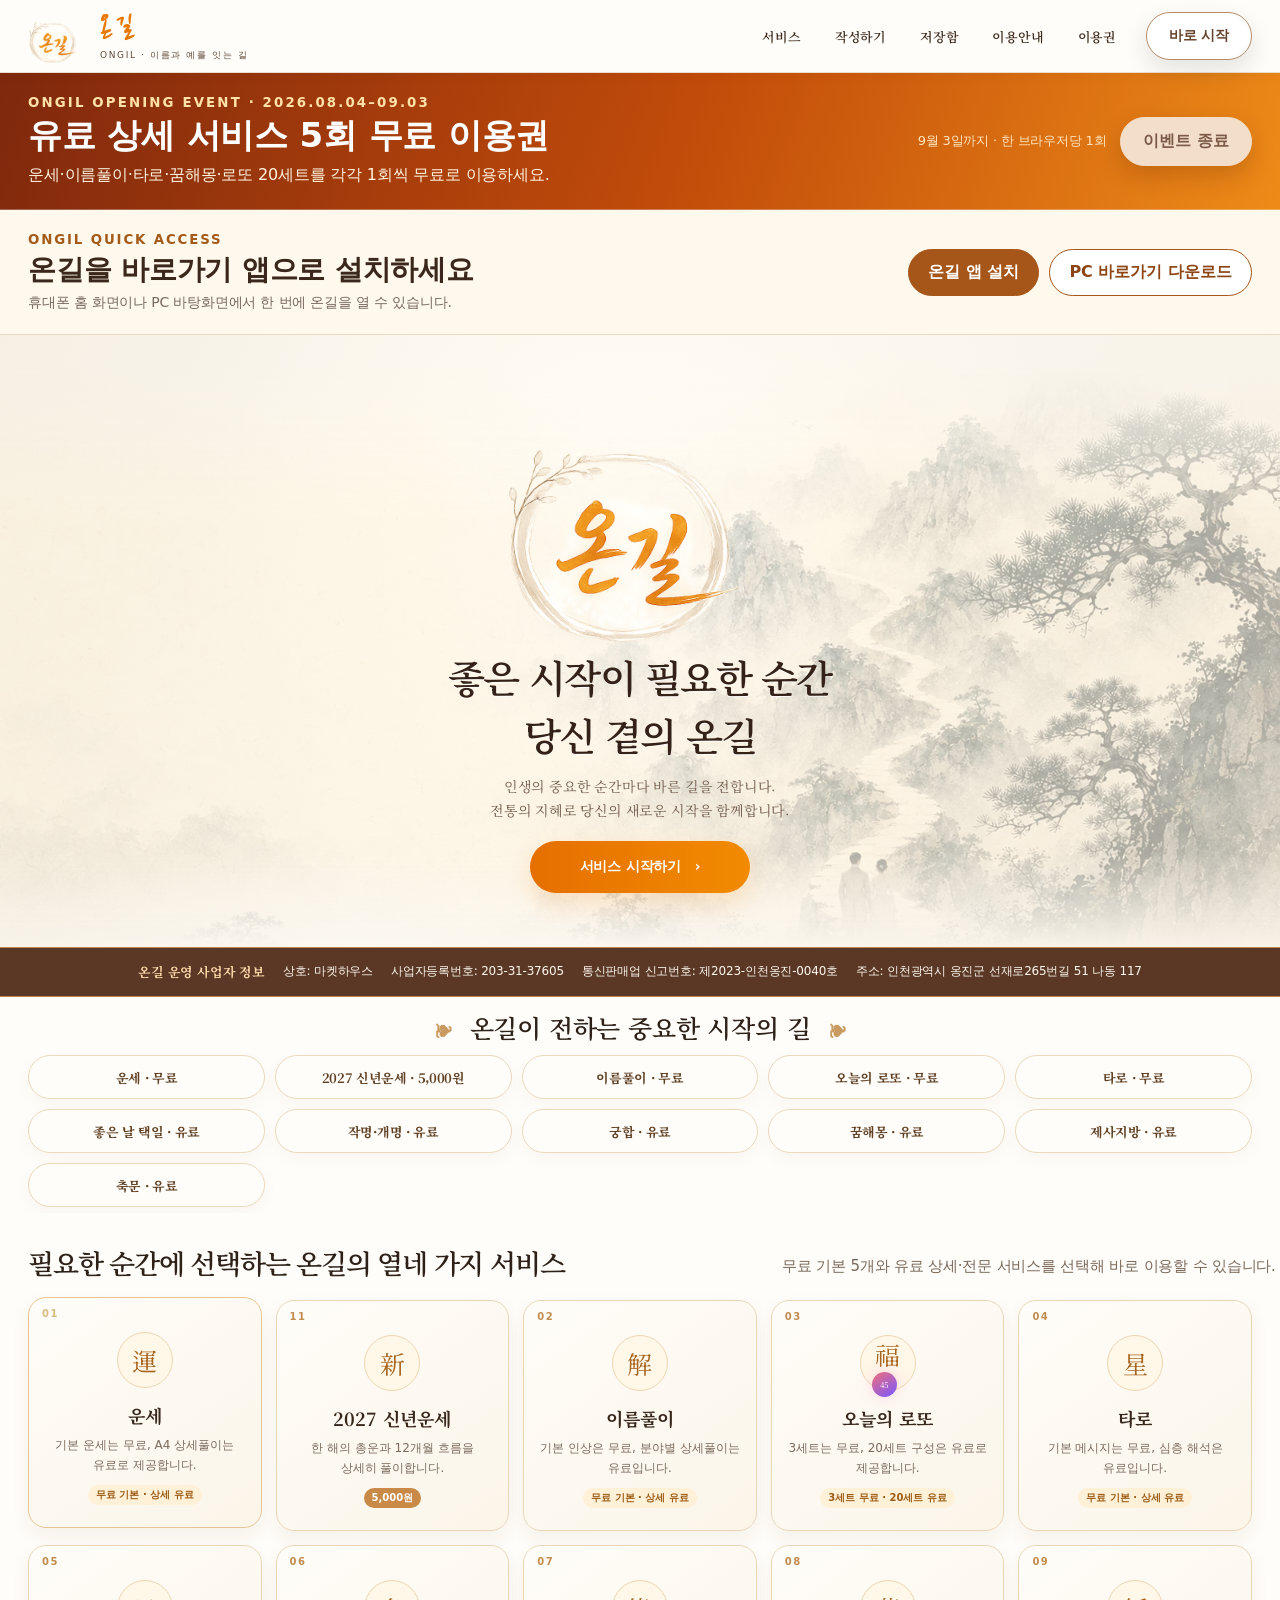
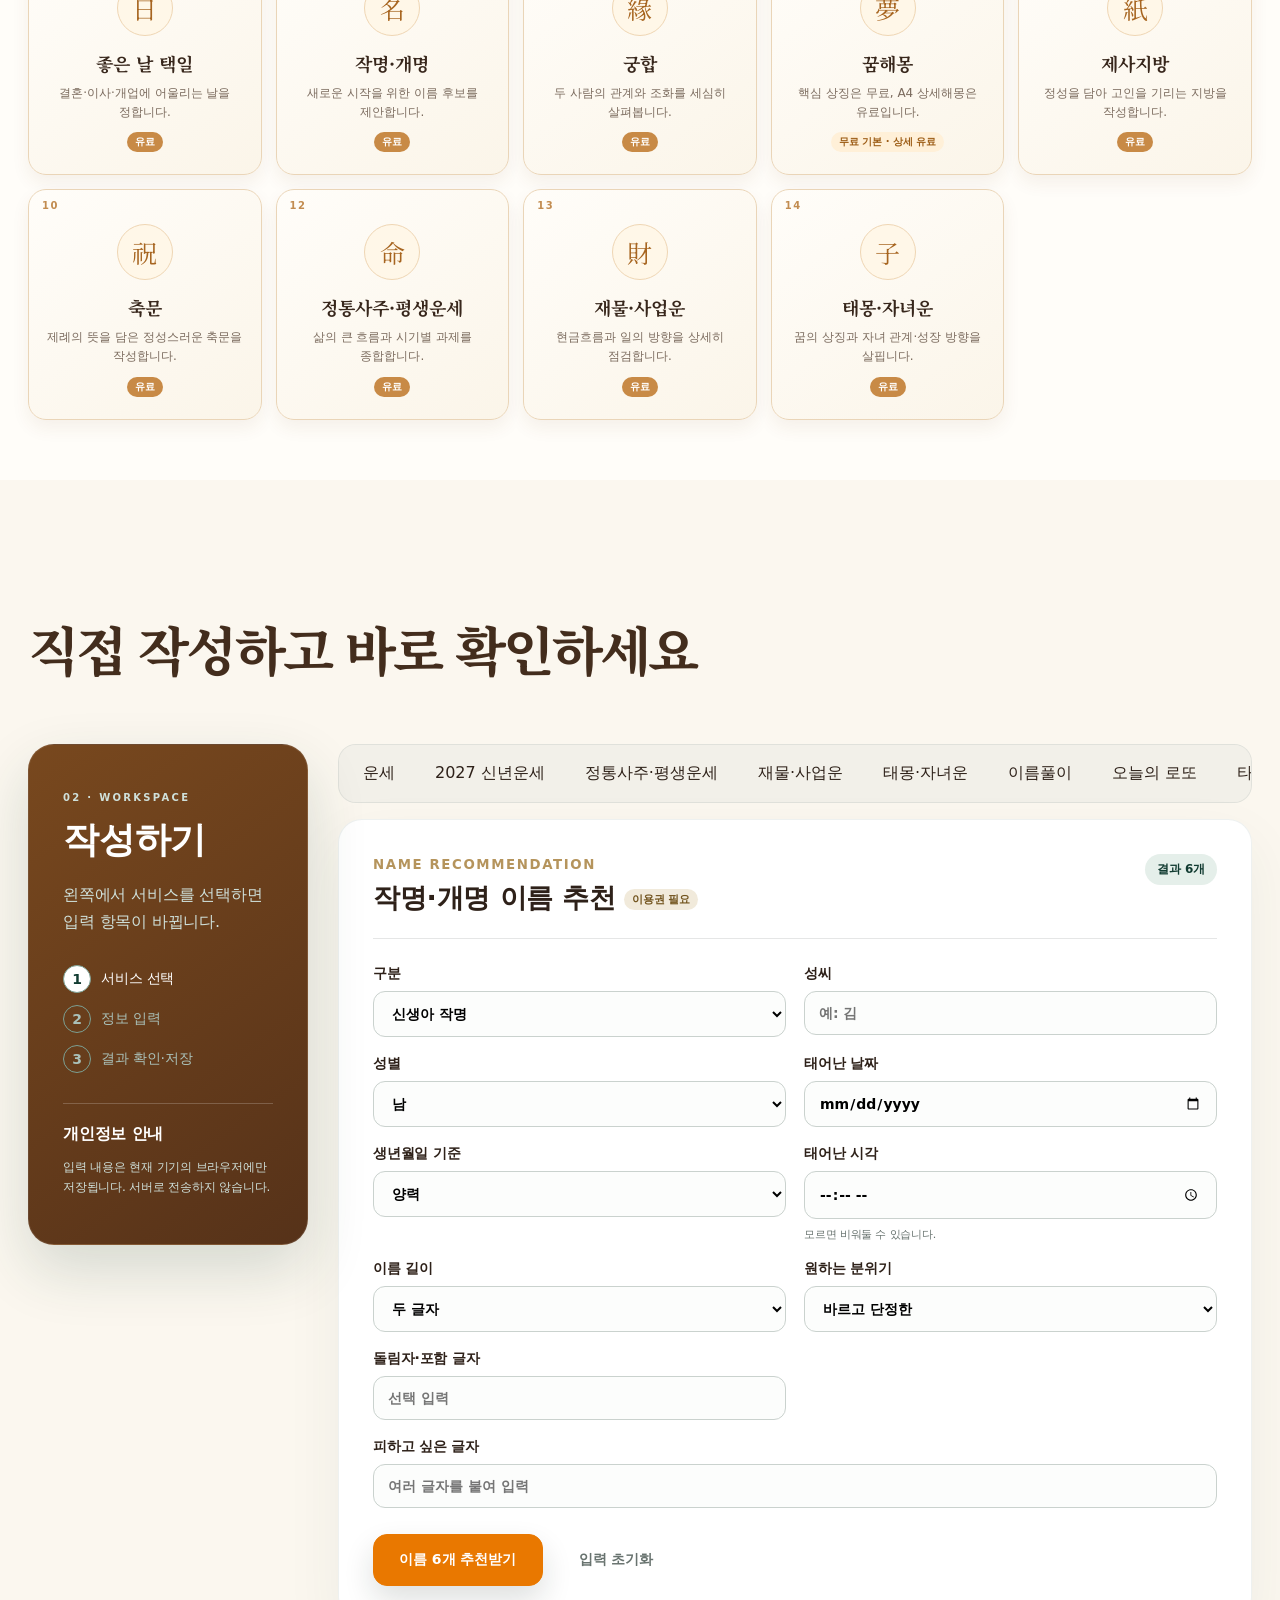
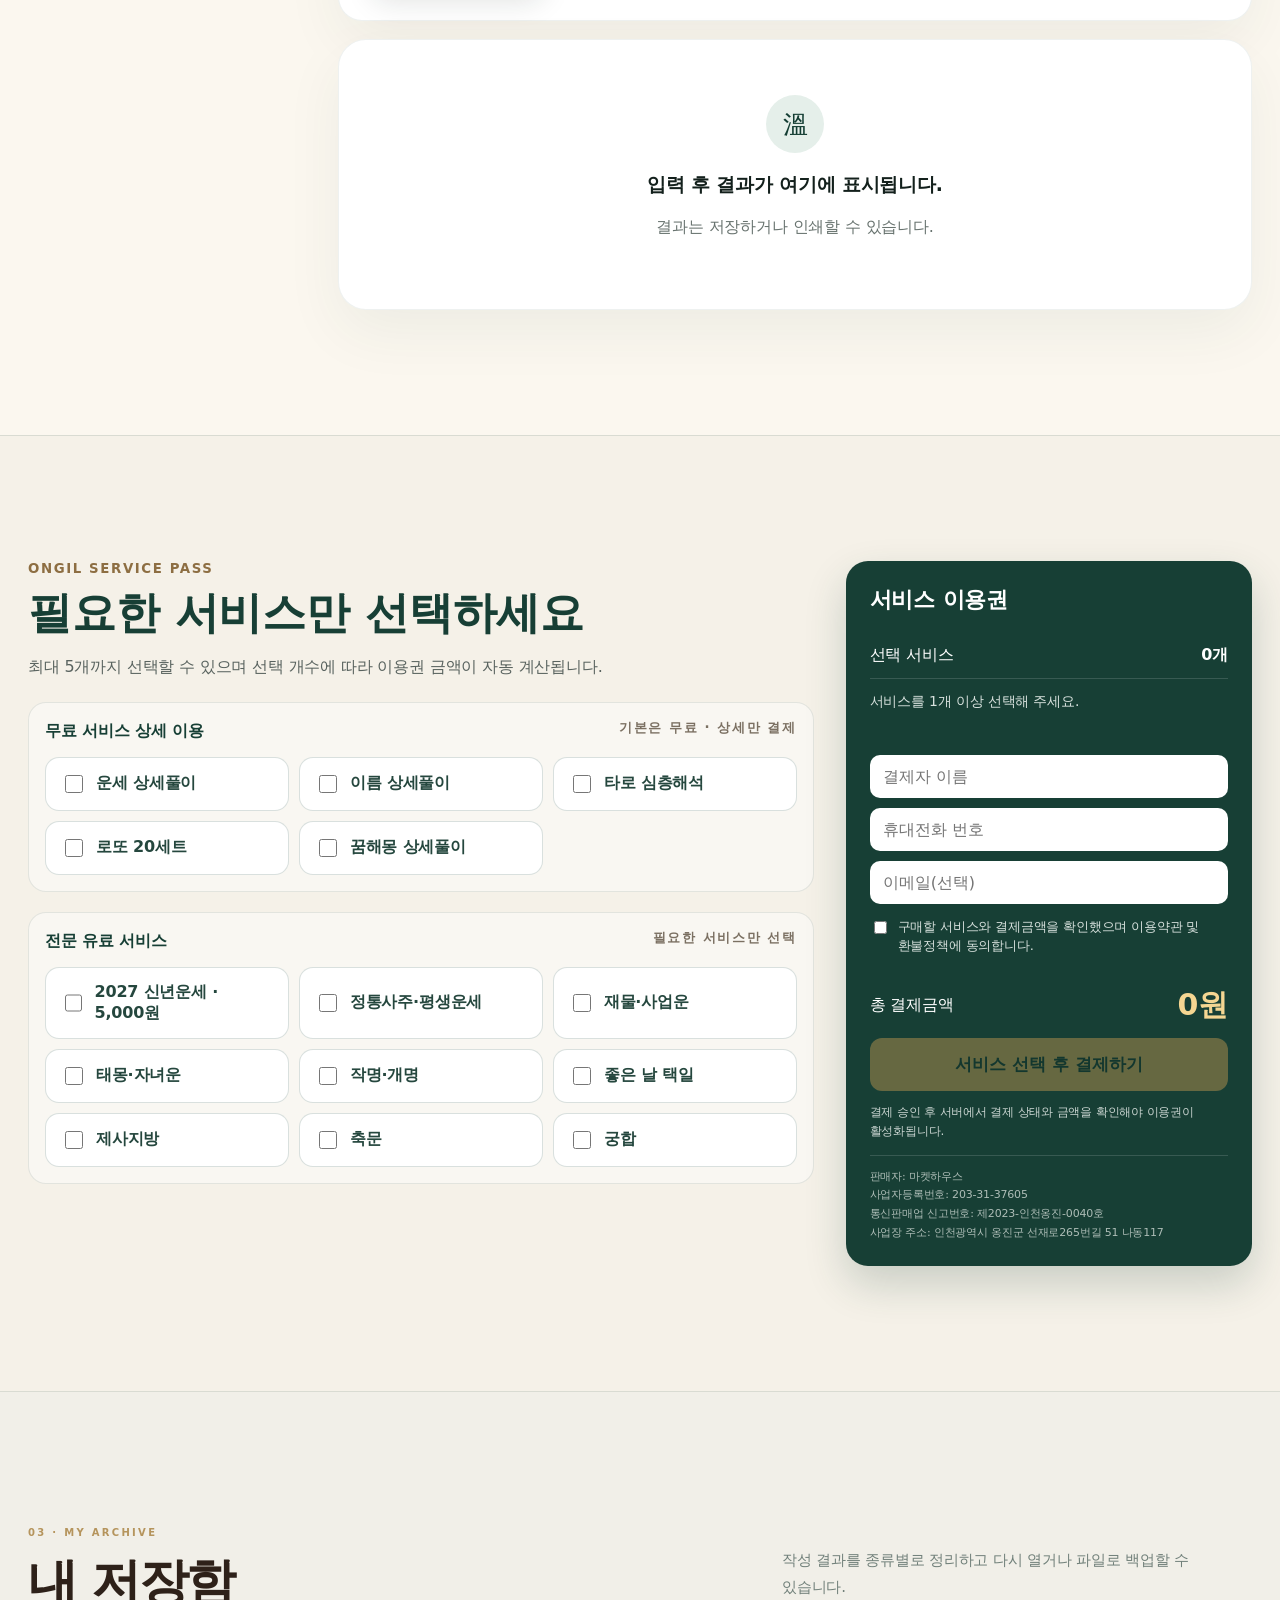
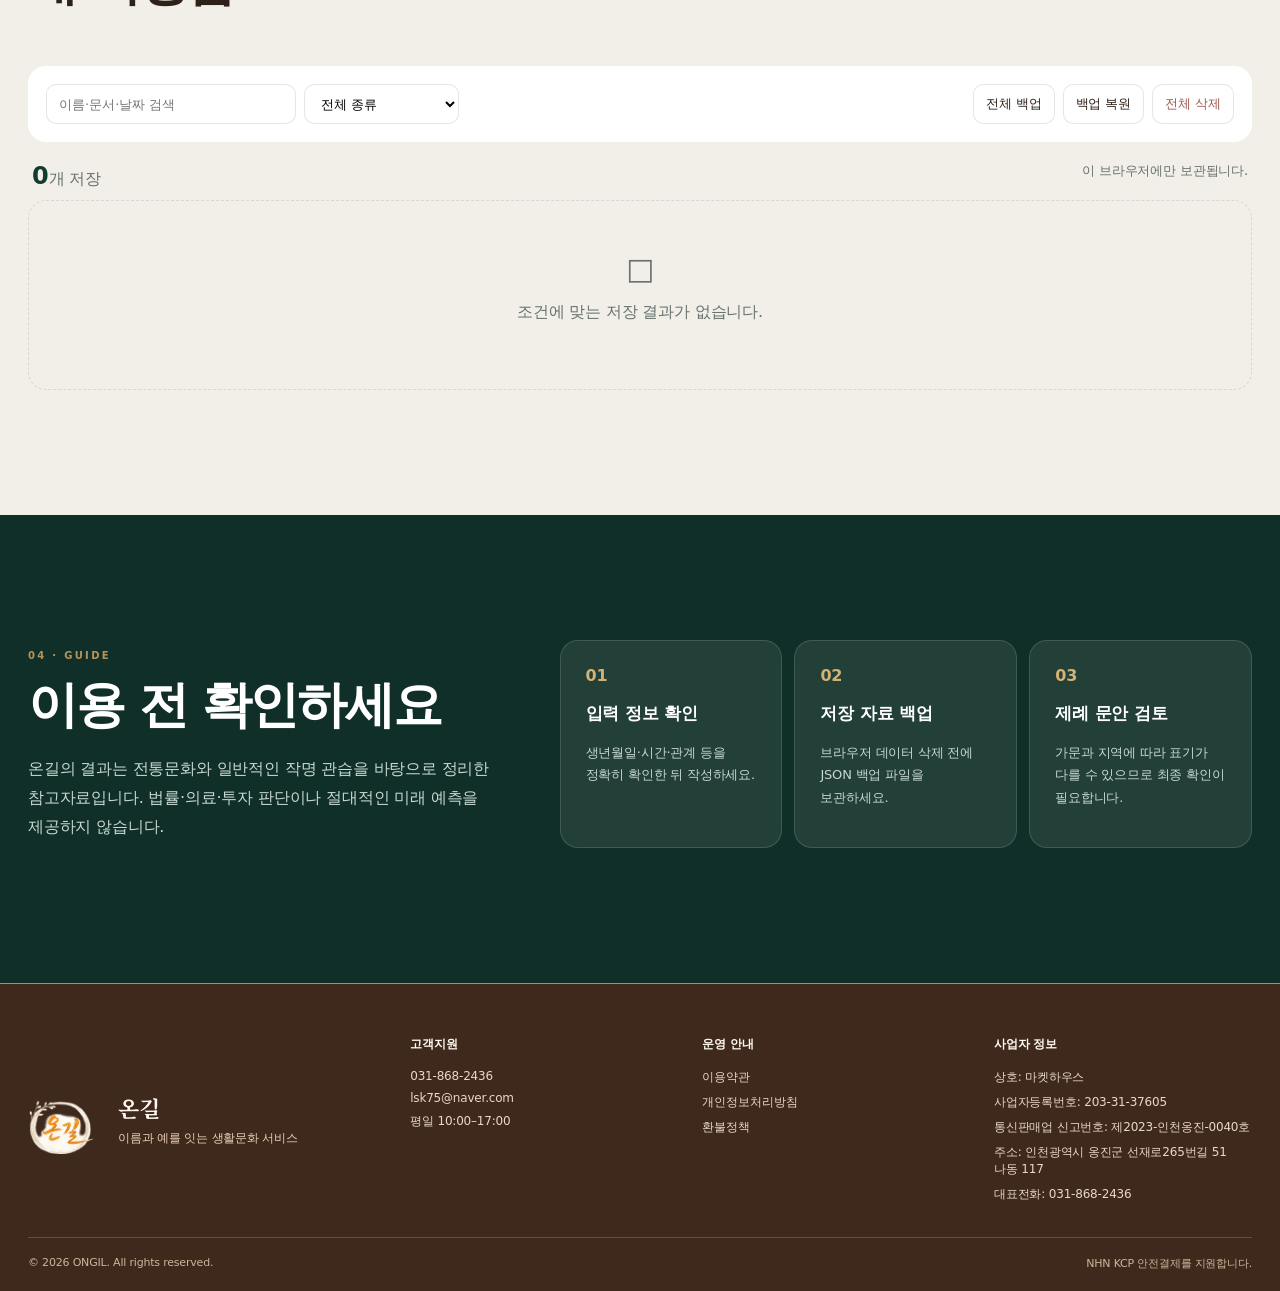
==== commit 647cd367: "온길 하단 사업자 정보 및 주소 표기 반영" ====
--- a/index.html
+++ b/index.html
@@ -27,7 +27,7 @@
   <link rel="stylesheet" href="assets/css/lotto.css">
   <link rel="stylesheet" href="assets/css/daily-fortune.css">
   <link rel="stylesheet" href="assets/css/annual-fortune.css?v=20260804-v1">
-  <link rel="stylesheet" href="assets/css/reference-redesign.css?v=20260806-business-v2">
+  <link rel="stylesheet" href="assets/css/reference-redesign.css?v=20260806-business-v3">
   <title>온길 | 이름과 예를 잇는 생활문화 서비스</title>
 </head>
 <body>
@@ -89,7 +89,7 @@
         <span>상호: 마켓하우스</span>
         <span>사업자등록번호: 203-31-37605</span>
         <span>통신판매업 신고번호: 제2023-인천옹진-0040호</span>
-        <span>주소: 인천광역시 옹진군 선재로265번길 51 나동117</span>
+        <span>주소: 인천광역시 옹진군 선재로265번길 51 나동 117</span>
       </div>
     </section>
 
@@ -363,14 +363,14 @@
       <div class="footer-brand"><img class="footer-logo-image" src="assets/img/ongil-logo-reference.png" alt="온길"><div><strong>온길</strong><p>이름과 예를 잇는 생활문화 서비스</p></div></div>
       <div><b>고객지원</b><a href="tel:0318682436">031-868-2436</a><a href="mailto:lsk75@naver.com">lsk75@naver.com</a><span>평일 10:00–17:00</span></div>
       <div><b>운영 안내</b><button type="button" data-dialog="termsDialog">이용약관</button><button type="button" data-dialog="privacyDialog">개인정보처리방침</button><button type="button" data-dialog="refundDialog">환불정책</button></div>
-      <div><b>사업자 정보</b><span>상호: 마켓하우스</span><span>사업자등록번호: 203-31-37605</span><span>통신판매업 신고번호: 제2023-인천옹진-0040호</span><span>주소: 인천광역시 옹진군 선재로265번길 51 나동117</span><span>대표전화: 031-868-2436</span></div>
+      <div><b>사업자 정보</b><span>상호: 마켓하우스</span><span>사업자등록번호: 203-31-37605</span><span>통신판매업 신고번호: 제2023-인천옹진-0040호</span><span>주소: 인천광역시 옹진군 선재로265번길 51 나동 117</span><span>대표전화: 031-868-2436</span></div>
     </div>
     <div class="shell footer-bottom"><span>© 2026 ONGIL. All rights reserved.</span><span>현재 결제 기능은 비활성화되어 있습니다.</span></div>
   </footer>
 
-  <dialog id="termsDialog"><div class="dialog-head"><h2>이용약관</h2><button type="button" data-close>×</button></div><div class="dialog-body"><h3>제1조 목적</h3><p>본 약관은 온길이 제공하는 작명·이름풀이·택일·제례문서 작성 서비스의 이용조건을 정합니다.</p><h3>제2조 서비스 성격</h3><p>제공되는 결과는 생활문화 참고자료이며 특정 결과나 미래를 보장하지 않습니다.</p><h3>제3조 이용자의 책임</h3><p>이용자는 입력정보를 확인하고 실제 사용 전에 문안과 날짜를 최종 검토해야 합니다.</p><h3>제4조 결제</h3><p>현재 결제 기능은 비활성화되어 있으며 유료 전환 시 가격과 조건을 별도로 고지합니다.</p><h3>사업자 정보</h3><p>상호: 마켓하우스<br>사업자등록번호: 203-31-37605<br>통신판매업 신고번호: 제2023-인천옹진-0040호<br>주소: 인천광역시 옹진군 선재로265번길 51 나동117<br>대표전화: 031-868-2436</p></div></dialog>
-  <dialog id="privacyDialog"><div class="dialog-head"><h2>개인정보처리방침</h2><button type="button" data-close>×</button></div><div class="dialog-body"><p>현재 입력 내용과 저장 결과는 이용자의 브라우저 저장공간에만 보관되며 온길 서버로 전송하지 않습니다.</p><h3>저장되는 정보</h3><p>이용자가 직접 입력한 이름, 날짜, 관계, 작성 결과와 저장일시가 브라우저 localStorage에 저장될 수 있습니다.</p><h3>삭제 방법</h3><p>저장함의 개별 삭제 또는 전체 삭제 기능으로 즉시 삭제할 수 있습니다.</p><h3>개인정보처리자 정보</h3><p>상호: 마켓하우스<br>사업자등록번호: 203-31-37605<br>통신판매업 신고번호: 제2023-인천옹진-0040호<br>주소: 인천광역시 옹진군 선재로265번길 51 나동117</p><h3>문의</h3><p>031-868-2436 / lsk75@naver.com</p></div></dialog>
-  <dialog id="refundDialog"><div class="dialog-head"><h2>환불정책</h2><button type="button" data-close>×</button></div><div class="dialog-body"><p>현재 온길은 결제를 받지 않으므로 환불 대상 거래가 발생하지 않습니다.</p><p>유료 서비스 재개 전 결제취소·환불 가능 기간과 디지털 콘텐츠 제공 이후의 제한사항을 관련 법령에 맞춰 별도 고지합니다.</p><h3>판매자 정보</h3><p>상호: 마켓하우스<br>사업자등록번호: 203-31-37605<br>통신판매업 신고번호: 제2023-인천옹진-0040호<br>주소: 인천광역시 옹진군 선재로265번길 51 나동117<br>대표전화: 031-868-2436</p></div></dialog>
+  <dialog id="termsDialog"><div class="dialog-head"><h2>이용약관</h2><button type="button" data-close>×</button></div><div class="dialog-body"><h3>제1조 목적</h3><p>본 약관은 온길이 제공하는 작명·이름풀이·택일·제례문서 작성 서비스의 이용조건을 정합니다.</p><h3>제2조 서비스 성격</h3><p>제공되는 결과는 생활문화 참고자료이며 특정 결과나 미래를 보장하지 않습니다.</p><h3>제3조 이용자의 책임</h3><p>이용자는 입력정보를 확인하고 실제 사용 전에 문안과 날짜를 최종 검토해야 합니다.</p><h3>제4조 결제</h3><p>현재 결제 기능은 비활성화되어 있으며 유료 전환 시 가격과 조건을 별도로 고지합니다.</p><h3>사업자 정보</h3><p>상호: 마켓하우스<br>사업자등록번호: 203-31-37605<br>통신판매업 신고번호: 제2023-인천옹진-0040호<br>주소: 인천광역시 옹진군 선재로265번길 51 나동 117<br>대표전화: 031-868-2436</p></div></dialog>
+  <dialog id="privacyDialog"><div class="dialog-head"><h2>개인정보처리방침</h2><button type="button" data-close>×</button></div><div class="dialog-body"><p>현재 입력 내용과 저장 결과는 이용자의 브라우저 저장공간에만 보관되며 온길 서버로 전송하지 않습니다.</p><h3>저장되는 정보</h3><p>이용자가 직접 입력한 이름, 날짜, 관계, 작성 결과와 저장일시가 브라우저 localStorage에 저장될 수 있습니다.</p><h3>삭제 방법</h3><p>저장함의 개별 삭제 또는 전체 삭제 기능으로 즉시 삭제할 수 있습니다.</p><h3>개인정보처리자 정보</h3><p>상호: 마켓하우스<br>사업자등록번호: 203-31-37605<br>통신판매업 신고번호: 제2023-인천옹진-0040호<br>주소: 인천광역시 옹진군 선재로265번길 51 나동 117</p><h3>문의</h3><p>031-868-2436 / lsk75@naver.com</p></div></dialog>
+  <dialog id="refundDialog"><div class="dialog-head"><h2>환불정책</h2><button type="button" data-close>×</button></div><div class="dialog-body"><p>현재 온길은 결제를 받지 않으므로 환불 대상 거래가 발생하지 않습니다.</p><p>유료 서비스 재개 전 결제취소·환불 가능 기간과 디지털 콘텐츠 제공 이후의 제한사항을 관련 법령에 맞춰 별도 고지합니다.</p><h3>판매자 정보</h3><p>상호: 마켓하우스<br>사업자등록번호: 203-31-37605<br>통신판매업 신고번호: 제2023-인천옹진-0040호<br>주소: 인천광역시 옹진군 선재로265번길 51 나동 117<br>대표전화: 031-868-2436</p></div></dialog>
 
   <div class="toast" id="toast" role="status" aria-live="polite"></div>
   <script src="assets/js/app.js?v=20260804-free5-v1"></script>
